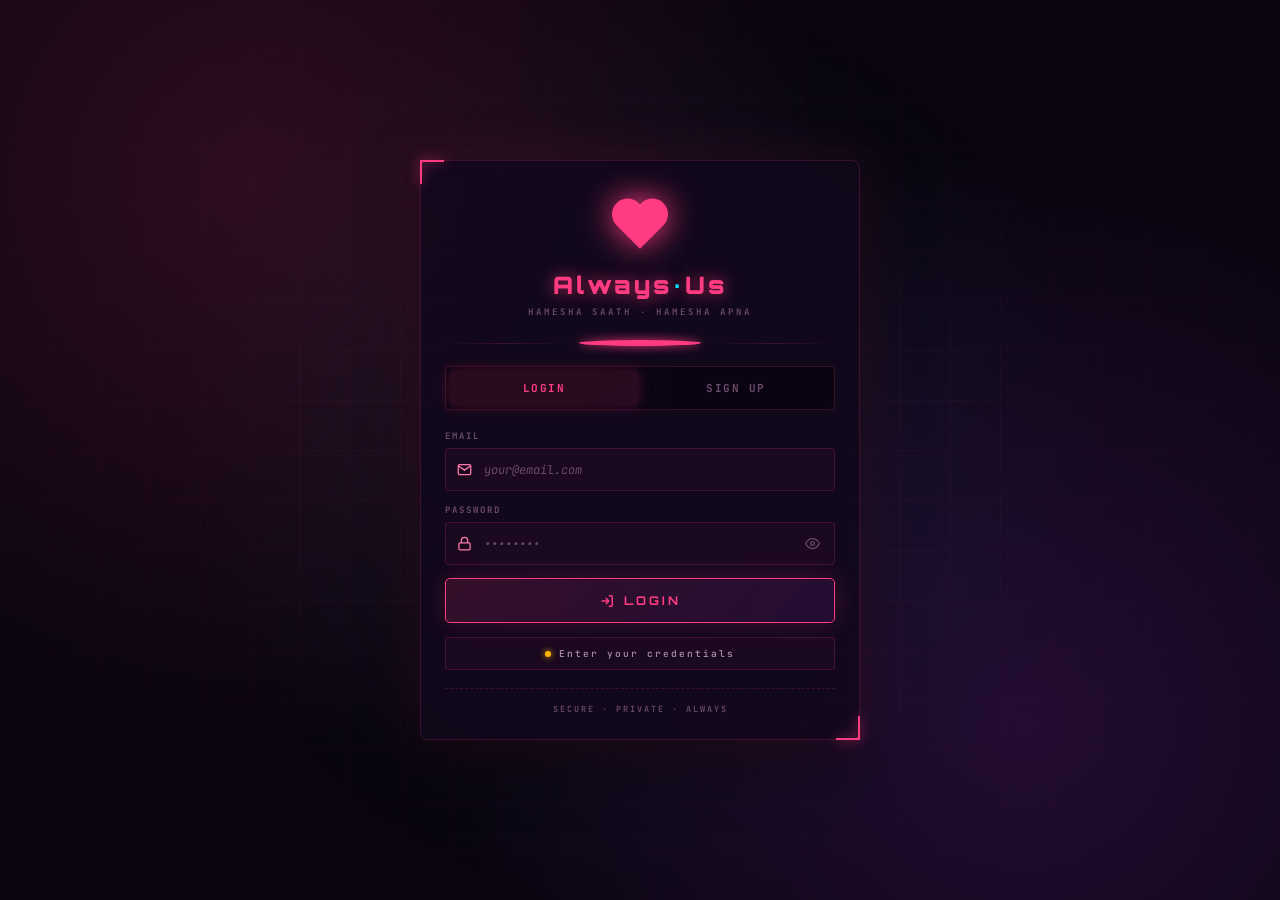
==== index.html @ 8a45453f "Add files via upload" ====
<!DOCTYPE html>
<html lang="en">
<head>
<meta charset="UTF-8">
<meta name="viewport" content="width=device-width, initial-scale=1.0, maximum-scale=1.0, user-scalable=no">
<meta name="theme-color" content="#0a0510">
<title>AlwaysUs — Hamesha Saath</title>
<link rel="stylesheet" href="style.css">
<link href="https://fonts.googleapis.com/css2?family=JetBrains+Mono:wght@300;400;500;600;700&family=Orbitron:wght@400;500;700;900&family=Cormorant+Garamond:wght@400;600;700&display=swap" rel="stylesheet">
</head>
<body>

<div class="bg-glow"></div>
<div class="bg-grid"></div>
<div class="bg-hearts" id="bgHearts"></div>

<div class="wrap">
  <div class="card" id="authCard">

    <div class="head">
      <svg class="heart-logo" viewBox="0 0 24 24" fill="none" stroke="currentColor" stroke-width="1.5">
        <path d="M20.84 4.61a5.5 5.5 0 0 0-7.78 0L12 5.67l-1.06-1.06a5.5 5.5 0 0 0-7.78 7.78l1.06 1.06L12 21.23l7.78-7.78 1.06-1.06a5.5 5.5 0 0 0 0-7.78z" fill="currentColor"/>
      </svg>
      <h1>Always<span>·</span>Us</h1>
      <p>HAMESHA SAATH · HAMESHA APNA</p>
    </div>

    <div class="divider">
      <span></span><span class="dot"></span><span></span>
    </div>

    <div class="tabs">
      <button class="tab-btn active" id="tabLogin">LOGIN</button>
      <button class="tab-btn" id="tabSignup">SIGN UP</button>
    </div>

    <!-- LOGIN FORM -->
    <form class="form-content active" id="loginForm" autocomplete="off">
      <div class="field">
        <label>Email</label>
        <div class="input-wrap">
          <svg class="input-icon" viewBox="0 0 24 24" fill="none" stroke="currentColor" stroke-width="2">
            <path d="M4 4h16c1.1 0 2 .9 2 2v12c0 1.1-.9 2-2 2H4c-1.1 0-2-.9-2-2V6c0-1.1.9-2 2-2z"/>
            <polyline points="22,6 12,13 2,6"/>
          </svg>
          <input type="email" id="loginEmail" placeholder="your@email.com" required/>
        </div>
      </div>
      <div class="field">
        <label>Password</label>
        <div class="input-wrap">
          <svg class="input-icon" viewBox="0 0 24 24" fill="none" stroke="currentColor" stroke-width="2">
            <rect x="3" y="11" width="18" height="11" rx="2"/>
            <path d="M7 11V7a5 5 0 0 1 10 0v4"/>
          </svg>
          <input type="password" id="loginPass" placeholder="••••••••" required/>
          <button type="button" class="toggle-pass" onclick="togglePass('loginPass', this)">
            <svg viewBox="0 0 24 24" fill="none" stroke="currentColor" stroke-width="2">
              <path d="M1 12s4-8 11-8 11 8 11 8-4 8-11 8-11-8-11-8z"/>
              <circle cx="12" cy="12" r="3"/>
            </svg>
          </button>
        </div>
      </div>
      <button type="submit" class="btn-main">
        <svg viewBox="0 0 24 24" fill="none" stroke="currentColor" stroke-width="2.5">
          <path d="M15 3h4a2 2 0 0 1 2 2v14a2 2 0 0 1-2 2h-4"/>
          <polyline points="10 17 15 12 10 7"/>
          <line x1="15" y1="12" x2="3" y2="12"/>
        </svg>
        <span>LOGIN</span>
        <span class="scan"></span>
      </button>
      <div class="status" id="loginStatus">
        <span class="dot"></span>
        <span id="loginMsg">Enter your credentials</span>
      </div>
    </form>

    <!-- SIGNUP FORM -->
    <form class="form-content" id="signupForm" autocomplete="off">
      <div class="field">
        <label>Full Name</label>
        <div class="input-wrap">
          <svg class="input-icon" viewBox="0 0 24 24" fill="none" stroke="currentColor" stroke-width="2">
            <path d="M20 21v-2a4 4 0 0 0-4-4H8a4 4 0 0 0-4 4v2"/>
            <circle cx="12" cy="7" r="4"/>
          </svg>
          <input type="text" id="signupName" placeholder="Your name" required maxlength="30"/>
        </div>
      </div>
      <div class="field">
        <label>Email</label>
        <div class="input-wrap">
          <svg class="input-icon" viewBox="0 0 24 24" fill="none" stroke="currentColor" stroke-width="2">
            <path d="M4 4h16c1.1 0 2 .9 2 2v12c0 1.1-.9 2-2 2H4c-1.1 0-2-.9-2-2V6c0-1.1.9-2 2-2z"/>
            <polyline points="22,6 12,13 2,6"/>
          </svg>
          <input type="email" id="signupEmail" placeholder="your@email.com" required/>
        </div>
      </div>
      <div class="field">
        <label>Password</label>
        <div class="input-wrap">
          <svg class="input-icon" viewBox="0 0 24 24" fill="none" stroke="currentColor" stroke-width="2">
            <rect x="3" y="11" width="18" height="11" rx="2"/>
            <path d="M7 11V7a5 5 0 0 1 10 0v4"/>
          </svg>
          <input type="password" id="signupPass" placeholder="Min 6 characters" required minlength="6"/>
          <button type="button" class="toggle-pass" onclick="togglePass('signupPass', this)">
            <svg viewBox="0 0 24 24" fill="none" stroke="currentColor" stroke-width="2">
              <path d="M1 12s4-8 11-8 11 8 11 8-4 8-11 8-11-8-11-8z"/>
              <circle cx="12" cy="12" r="3"/>
            </svg>
          </button>
        </div>
      </div>
      <div class="field">
        <label>Date of Birth</label>
        <div class="dob-row">
          <input type="number" id="dobDay" placeholder="DD" min="1" max="31" required/>
          <input type="number" id="dobMonth" placeholder="MM" min="1" max="12" required/>
          <input type="number" id="dobYear" placeholder="YYYY" min="1900" max="2020" required/>
        </div>
      </div>
      <div class="field">
        <label>Gender</label>
        <div class="gender-row">
          <div class="gender-btn" data-gender="male" onclick="selectGender('male')">Male</div>
          <div class="gender-btn" data-gender="female" onclick="selectGender('female')">Female</div>
          <div class="gender-btn" data-gender="other" onclick="selectGender('other')">Other</div>
        </div>
        <input type="hidden" id="signupGender"/>
      </div>
      <button type="submit" class="btn-main">
        <svg viewBox="0 0 24 24" fill="none" stroke="currentColor" stroke-width="2.5">
          <path d="M16 21v-2a4 4 0 0 0-4-4H6a4 4 0 0 0-4 4v2"/>
          <circle cx="9" cy="7" r="4"/>
          <line x1="19" y1="8" x2="19" y2="14"/>
          <line x1="22" y1="11" x2="16" y2="11"/>
        </svg>
        <span>CREATE ACCOUNT</span>
        <span class="scan"></span>
      </button>
      <div class="status" id="signupStatus">
        <span class="dot"></span>
        <span id="signupMsg">Create your account</span>
      </div>
    </form>

    <div class="footer">
      SECURE · PRIVATE · ALWAYS
    </div>

  </div>
</div>

<script src="app.js"></script>
<script>
initHearts();

const USERS_KEY = 'au_users';
const SESSION_KEY = 'au_session';

function getUsers() {
  try { return JSON.parse(localStorage.getItem(USERS_KEY) || '[]'); }
  catch(e) { return []; }
}
function saveUsers(users) { localStorage.setItem(USERS_KEY, JSON.stringify(users)); }

function setStatus(id, msg, type) {
  const el = document.getElementById(id);
  const msgEl = document.getElementById(id === 'loginStatus' ? 'loginMsg' : 'signupMsg');
  msgEl.innerText = msg;
  el.classList.remove('ok', 'err');
  if (type) el.classList.add(type);
}

function shakeCard() {
  const card = document.getElementById('authCard');
  card.classList.add('shake');
  setTimeout(() => card.classList.remove('shake'), 550);
}

function togglePass(inputId, btn) {
  const input = document.getElementById(inputId);
  const isPass = input.type === 'password';
  input.type = isPass ? 'text' : 'password';
  btn.innerHTML = isPass
    ? '<svg viewBox="0 0 24 24" fill="none" stroke="currentColor" stroke-width="2"><path d="M17.94 17.94A10.07 10.07 0 0 1 12 20c-7 0-11-8-11-8a18.45 18.45 0 0 1 5.06-5.94M9.9 4.24A9.12 9.12 0 0 1 12 4c7 0 11 8 11 8a18.5 18.5 0 0 1-2.16 3.19m-6.72-1.07a3 3 0 1 1-4.24-4.24"/><line x1="1" y1="1" x2="23" y2="23"/></svg>'
    : '<svg viewBox="0 0 24 24" fill="none" stroke="currentColor" stroke-width="2"><path d="M1 12s4-8 11-8 11 8 11 8-4 8-11 8-11-8-11-8z"/><circle cx="12" cy="12" r="3"/></svg>';
}

function sleep(ms) { return new Promise(r => setTimeout(r, ms)); }

function selectGender(g) {
  document.querySelectorAll('.gender-btn').forEach(b => b.classList.remove('active'));
  document.querySelector('.gender-btn[data-gender="' + g + '"]').classList.add('active');
  document.getElementById('signupGender').value = g;
}

document.getElementById('tabLogin').addEventListener('click', () => {
  document.getElementById('tabLogin').classList.add('active');
  document.getElementById('tabSignup').classList.remove('active');
  document.getElementById('loginForm').classList.add('active');
  document.getElementById('signupForm').classList.remove('active');
});
document.getElementById('tabSignup').addEventListener('click', () => {
  document.getElementById('tabSignup').classList.add('active');
  document.getElementById('tabLogin').classList.remove('active');
  document.getElementById('signupForm').classList.add('active');
  document.getElementById('loginForm').classList.remove('active');
});

document.getElementById('signupForm').addEventListener('submit', async (e) => {
  e.preventDefault();
  const name = document.getElementById('signupName').value.trim();
  const email = document.getElementById('signupEmail').value.trim().toLowerCase();
  const pass = document.getElementById('signupPass').value;
  const day = document.getElementById('dobDay').value;
  const month = document.getElementById('dobMonth').value;
  const year = document.getElementById('dobYear').value;
  const gender = document.getElementById('signupGender').value;

  if (!name || !email || !pass || !day || !month || !year || !gender) {
    setStatus('signupStatus', 'All fields required', 'err');
    shakeCard();
    return;
  }
  if (pass.length < 6) {
    setStatus('signupStatus', 'Password 6+ characters', 'err');
    shakeCard();
    return;
  }
  const dob = new Date(year, month - 1, day);
  const age = Math.floor((Date.now() - dob.getTime()) / (365.25 * 24 * 60 * 60 * 1000));
  if (age < 13 || age > 100) {
    setStatus('signupStatus', 'Age must be 13+', 'err');
    shakeCard();
    return;
  }

  const users = getUsers();
  if (users.find(u => u.email === email)) {
    setStatus('signupStatus', 'Email already registered', 'err');
    shakeCard();
    return;
  }

  setStatus('signupStatus', 'Creating account...', '');
  await sleep(700);

  const newUser = {
    name, email, password: pass,
    dob: `${year}-${String(month).padStart(2, '0')}-${String(day).padStart(2, '0')}`,
    age, gender,
    createdAt: Date.now(),
    token: generateToken(),
  };
  users.push(newUser);
  saveUsers(users);

  localStorage.setItem(SESSION_KEY, JSON.stringify({
    email: newUser.email,
    name: newUser.name,
    age: newUser.age,
    gender: newUser.gender,
    token: newUser.token,
    loginAt: Date.now(),
  }));

  setStatus('signupStatus', 'Account created! Redirecting...', 'ok');
  await sleep(900);
  window.location.href = 'setup.html';
});

document.getElementById('loginForm').addEventListener('submit', async (e) => {
  e.preventDefault();
  const email = document.getElementById('loginEmail').value.trim().toLowerCase();
  const pass = document.getElementById('loginPass').value;

  if (!email || !pass) {
    setStatus('loginStatus', 'Enter email and password', 'err');
    shakeCard();
    return;
  }

  setStatus('loginStatus', 'Authenticating...', '');
  await sleep(700);

  const users = getUsers();
  const user = users.find(u => u.email === email && u.password === pass);

  if (!user) {
    setStatus('loginStatus', 'Invalid credentials', 'err');
    shakeCard();
    return;
  }

  localStorage.setItem(SESSION_KEY, JSON.stringify({
    email: user.email,
    name: user.name,
    age: user.age,
    gender: user.gender,
    token: user.token,
    loginAt: Date.now(),
  }));

  setStatus('loginStatus', 'Welcome back, ' + user.name + '!', 'ok');
  await sleep(700);

  const companion = localStorage.getItem('au_companion');
  window.location.href = companion ? 'chat.html' : 'setup.html';
});

(function autoRedirect() {
  const raw = localStorage.getItem(SESSION_KEY);
  if (!raw) return;
  try {
    const s = JSON.parse(raw);
    if (s && s.token) {
      const companion = localStorage.getItem('au_companion');
      window.location.replace(companion ? 'chat.html' : 'setup.html');
    }
  } catch(_) {}
})();
</script>
</body>
</html>
---- style.css ----
:root {
  --bg-0: #0a0510;
  --bg-1: #12081c;
  --panel: rgba(18, 8, 28, 0.85);
  --panel-2: rgba(22, 10, 34, 0.95);
  --border: rgba(255, 60, 130, 0.18);
  --border-hi: rgba(255, 60, 130, 0.45);
  --pink: #ff3c82;
  --pink-2: #ff7bac;
  --purple: #b537f2;
  --cyan: #00e5ff;
  --text: #f5e6f0;
  --text-2: #a888a8;
  --text-3: #6b4a6b;
  --mono: 'JetBrains Mono', monospace;
  --disp: 'Orbitron', sans-serif;
  --serif: 'Cormorant Garamond', serif;
}

* { margin: 0; padding: 0; box-sizing: border-box; -webkit-tap-highlight-color: transparent; }

html, body {
  min-height: 100vh;
  background: var(--bg-0);
  color: var(--text);
  font-family: var(--mono);
  overflow-x: hidden;
}

/* BACKGROUNDS */
.bg-glow {
  position: fixed; inset: 0; z-index: 0; pointer-events: none;
  background:
    radial-gradient(circle at 20% 20%, rgba(255, 60, 130, 0.15), transparent 45%),
    radial-gradient(circle at 80% 80%, rgba(181, 55, 242, 0.15), transparent 45%),
    radial-gradient(circle at 50% 50%, rgba(0, 229, 255, 0.06), transparent 60%);
}
.bg-grid {
  position: fixed; inset: 0; z-index: 0; pointer-events: none;
  background-image:
    linear-gradient(rgba(255, 60, 130, 0.05) 1px, transparent 1px),
    linear-gradient(90deg, rgba(255, 60, 130, 0.05) 1px, transparent 1px);
  background-size: 50px 50px;
  mask-image: radial-gradient(ellipse at center, black 30%, transparent 90%);
}
.bg-hearts {
  position: fixed; inset: 0; z-index: 0; pointer-events: none;
  overflow: hidden;
}
.heart-float {
  position: absolute;
  color: var(--pink);
  opacity: 0;
  animation: floatUp linear infinite;
  filter: drop-shadow(0 0 8px var(--pink));
}
@keyframes floatUp {
  from { transform: translateY(100vh) rotate(0deg); opacity: 0; }
  10% { opacity: 0.15; }
  90% { opacity: 0.15; }
  to { transform: translateY(-100px) rotate(360deg); opacity: 0; }
}

/* LOGIN/SETUP WRAP */
.wrap {
  position: relative; z-index: 10;
  min-height: 100vh;
  display: flex; align-items: center; justify-content: center;
  padding: 20px;
}
.setup-wrap { padding: 20px 16px 40px; align-items: flex-start; }

.card {
  position: relative;
  width: 100%; max-width: 440px;
  background: var(--panel);
  border: 1px solid var(--border);
  border-radius: 8px;
  padding: 32px 24px 24px;
  backdrop-filter: blur(24px);
  box-shadow: 0 0 60px rgba(255, 60, 130, 0.12), 0 20px 60px rgba(0, 0, 0, 0.6);
  animation: fadeUp 0.6s ease-out;
}
.setup-card { max-width: 560px; padding: 28px 22px 22px; }

@keyframes fadeUp {
  from { opacity: 0; transform: translateY(20px) scale(0.98); }
  to { opacity: 1; transform: translateY(0) scale(1); }
}

.card::before, .card::after {
  content: ''; position: absolute;
  width: 22px; height: 22px;
  border: 2px solid var(--pink);
  pointer-events: none;
  filter: drop-shadow(0 0 6px var(--pink));
}
.card::before { top: -1px; left: -1px; border-right: none; border-bottom: none; }
.card::after { bottom: -1px; right: -1px; border-left: none; border-top: none; }

/* HEAD */
.head { text-align: center; margin-bottom: 22px; }
.heart-logo {
  width: 60px; height: 60px;
  margin: 0 auto 14px;
  color: var(--pink);
  filter: drop-shadow(0 0 16px var(--pink));
  animation: beat 1.5s ease-in-out infinite;
}
@keyframes beat {
  0%, 100% { transform: scale(1); }
  50% { transform: scale(1.15); }
}
.head h1 {
  font-family: var(--disp);
  font-size: 24px; font-weight: 900;
  letter-spacing: 3px;
  color: var(--pink);
  text-shadow: 0 0 16px rgba(255, 60, 130, 0.7);
  line-height: 1.1;
}
.head h1 span { color: var(--cyan); margin: 0 2px; }
.head p {
  font-size: 9px; color: var(--text-3);
  letter-spacing: 3px; margin-top: 8px;
  font-weight: 600;
}

/* DIVIDER */
.divider {
  display: flex; align-items: center; gap: 12px;
  margin-bottom: 20px;
}
.divider span {
  flex: 1; height: 1px;
  background: linear-gradient(90deg, transparent, var(--border), transparent);
}
.divider .dot {
  width: 6px; height: 6px;
  border-radius: 50%;
  background: var(--pink);
  box-shadow: 0 0 10px var(--pink);
  animation: pulse 2s infinite;
}
@keyframes pulse {
  0%, 100% { opacity: 1; transform: scale(1); }
  50% { opacity: 0.4; transform: scale(1.3); }
}

/* TABS */
.tabs {
  display: grid; grid-template-columns: 1fr 1fr;
  gap: 4px; margin-bottom: 20px;
  padding: 4px;
  background: rgba(0,0,0,0.35);
  border: 1px solid var(--border);
  border-radius: 4px;
}
.tab-btn {
  padding: 10px;
  background: transparent;
  border: none;
  color: var(--text-3);
  font-family: var(--mono);
  font-size: 11px;
  font-weight: 700;
  letter-spacing: 1.5px;
  cursor: pointer;
  border-radius: 3px;
  transition: all 0.25s;
}
.tab-btn.active {
  background: rgba(255, 60, 130, 0.12);
  color: var(--pink);
  box-shadow: 0 0 15px rgba(255, 60, 130, 0.25);
}

/* FIELDS */
.field { margin-bottom: 13px; }
.field label {
  display: block;
  font-size: 9px; color: var(--text-3);
  letter-spacing: 2px; margin-bottom: 6px;
  font-weight: 700;
  text-transform: uppercase;
}
.input-wrap { position: relative; display: flex; align-items: center; }
.input-icon {
  position: absolute; left: 12px;
  width: 15px; height: 15px;
  color: var(--pink-2);
  pointer-events: none; z-index: 2;
}
.field input, .field select {
  width: 100%;
  padding: 12px 40px 12px 38px;
  background: rgba(255, 60, 130, 0.04);
  border: 1px solid var(--border);
  border-radius: 4px;
  color: var(--text);
  font-family: var(--mono);
  font-size: 13px;
  outline: none;
  transition: all 0.25s;
}
.field select { padding-left: 38px; cursor: pointer; appearance: none; }
.field input:focus, .field select:focus {
  border-color: var(--pink);
  background: rgba(255, 60, 130, 0.08);
  box-shadow: 0 0 0 3px rgba(255, 60, 130, 0.1);
}
.field input::placeholder { color: var(--text-3); font-style: italic; font-size: 12px; }

/* DOB ROW */
.dob-row {
  display: grid;
  grid-template-columns: 1fr 1fr 1.3fr;
  gap: 6px;
}
.dob-row input { padding-left: 12px; text-align: center; }

/* GENDER */
.gender-row {
  display: grid;
  grid-template-columns: 1fr 1fr 1fr;
  gap: 6px;
  margin-top: 4px;
}
.gender-btn {
  padding: 10px 6px;
  background: rgba(255, 60, 130, 0.03);
  border: 1px solid var(--border);
  border-radius: 4px;
  color: var(--text-3);
  font-family: var(--mono);
  font-size: 10px;
  font-weight: 700;
  letter-spacing: 1px;
  cursor: pointer;
  text-align: center;
  transition: all 0.25s;
  text-transform: uppercase;
}
.gender-btn.active {
  background: rgba(255, 60, 130, 0.15);
  color: var(--pink);
  border-color: var(--pink);
  box-shadow: 0 0 12px rgba(255, 60, 130, 0.25);
}

/* TOGGLE PASS */
.toggle-pass {
  position: absolute; right: 8px;
  width: 30px; height: 30px;
  background: transparent; border: none;
  color: var(--text-3);
  cursor: pointer;
  display: flex; align-items: center; justify-content: center;
  border-radius: 3px;
  z-index: 2;
}
.toggle-pass svg { width: 15px; height: 15px; }

/* BUTTON */
.btn-main {
  position: relative;
  width: 100%;
  padding: 14px;
  margin-top: 8px;
  border-radius: 5px;
  background: linear-gradient(135deg, rgba(255, 60, 130, 0.15), rgba(181, 55, 242, 0.1));
  border: 1px solid var(--pink);
  color: var(--pink);
  font-family: var(--disp);
  font-size: 12px;
  font-weight: 700;
  letter-spacing: 3px;
  cursor: pointer;
  display: flex; align-items: center; justify-content: center;
  gap: 10px;
  overflow: hidden;
  transition: all 0.3s;
  box-shadow: 0 0 25px rgba(255, 60, 130, 0.2);
}
.btn-main svg { width: 14px; height: 14px; }
.btn-main:active:not(:disabled) { transform: scale(0.98); background: var(--pink); color: var(--bg-0); }
.btn-main:disabled { opacity: 0.4; cursor: not-allowed; }
.scan {
  position: absolute;
  top: 0; left: -100%;
  width: 100%; height: 100%;
  background: linear-gradient(90deg, transparent, rgba(255, 60, 130, 0.6), transparent);
  animation: scanBtn 3s infinite;
}
@keyframes scanBtn {
  0% { left: -100%; }
  60%, 100% { left: 100%; }
}

/* STATUS */
.status {
  display: flex; align-items: center; justify-content: center;
  gap: 8px;
  margin-top: 14px;
  padding: 9px 12px;
  background: rgba(255, 60, 130, 0.04);
  border: 1px solid var(--border);
  border-radius: 3px;
  font-size: 9.5px;
  letter-spacing: 2px;
  color: var(--text-2);
  font-weight: 600;
}
.status .dot {
  width: 6px; height: 6px;
  border-radius: 50%;
  background: #ffb400;
  box-shadow: 0 0 6px #ffb400;
  animation: pulse 1.5s infinite;
}
.status.ok { color: var(--pink); border-color: var(--pink); background: rgba(255, 60, 130, 0.08); }
.status.ok .dot { background: var(--pink); }
.status.err { color: #ff2d55; border-color: #ff2d55; background: rgba(255, 45, 85, 0.08); }
.status.err .dot { background: #ff2d55; animation: none; }

/* FORM CONTENT */
.form-content { display: none; }
.form-content.active { display: block; animation: fadeIn 0.35s; }
@keyframes fadeIn {
  from { opacity: 0; transform: translateX(10px); }
  to { opacity: 1; transform: translateX(0); }
}

/* FOOTER */
.footer {
  margin-top: 18px;
  padding-top: 14px;
  border-top: 1px dashed var(--border);
  font-size: 8.5px;
  color: var(--text-3);
  letter-spacing: 2px;
  text-align: center;
  font-weight: 600;
}

/* SHAKE */
.shake { animation: shakeAnim 0.5s; }
@keyframes shakeAnim {
  0%, 100% { transform: translateX(0); }
  20% { transform: translateX(-8px); }
  40% { transform: translateX(8px); }
  60% { transform: translateX(-5px); }
  80% { transform: translateX(5px); }
}

/* SETUP STEPS */
.setup-step { display: none; }
.setup-step.active { display: block; animation: fadeIn 0.4s; }
.step-title {
  display: flex; align-items: center; gap: 10px;
  margin-bottom: 18px;
  font-size: 11px;
  letter-spacing: 2px;
  color: var(--text);
  font-weight: 700;
  text-transform: uppercase;
}
.step-num {
  font-family: var(--disp);
  font-size: 11px;
  color: var(--bg-0);
  background: var(--pink);
  padding: 3px 8px;
  border-radius: 3px;
  box-shadow: 0 0 12px var(--pink);
}

/* CATEGORY GRID */
.category-grid {
  display: grid;
  grid-template-columns: repeat(3, 1fr);
  gap: 10px;
  margin-bottom: 20px;
}
.category-card {
  padding: 20px 10px;
  background: rgba(255, 60, 130, 0.04);
  border: 1px solid var(--border);
  border-radius: 6px;
  text-align: center;
  cursor: pointer;
  transition: all 0.3s;
}
.category-card svg {
  width: 32px; height: 32px;
  color: var(--pink-2);
  margin-bottom: 8px;
  transition: all 0.3s;
}
.category-card span {
  display: block;
  font-size: 11px;
  font-weight: 700;
  letter-spacing: 1px;
  color: var(--text-2);
  text-transform: uppercase;
}
.category-card:active, .category-card.active {
  background: rgba(255, 60, 130, 0.15);
  border-color: var(--pink);
  box-shadow: 0 0 20px rgba(255, 60, 130, 0.3);
  transform: scale(0.97);
}
.category-card.active svg { color: var(--pink); }
.category-card.active span { color: var(--pink); }

/* ROLE GRID */
.role-grid {
  display: grid;
  grid-template-columns: repeat(2, 1fr);
  gap: 8px;
  margin-bottom: 20px;
  max-height: 400px;
  overflow-y: auto;
  padding-right: 4px;
}
.role-grid::-webkit-scrollbar { width: 3px; }
.role-grid::-webkit-scrollbar-thumb { background: var(--pink); border-radius: 2px; }
.role-card {
  padding: 12px 10px;
  background: rgba(255, 60, 130, 0.04);
  border: 1px solid var(--border);
  border-radius: 6px;
  cursor: pointer;
  transition: all 0.3s;
  display: flex;
  align-items: center;
  gap: 10px;
}
.role-icon {
  font-size: 22px;
  filter: drop-shadow(0 0 6px rgba(255, 60, 130, 0.5));
}
.role-name {
  font-size: 12px;
  font-weight: 700;
  color: var(--text);
  letter-spacing: 0.5px;
}
.role-desc {
  font-size: 8.5px;
  color: var(--text-3);
  letter-spacing: 0.5px;
  margin-top: 2px;
}
.role-card:active, .role-card.active {
  background: rgba(255, 60, 130, 0.15);
  border-color: var(--pink);
  box-shadow: 0 0 15px rgba(255, 60, 130, 0.3);
  transform: scale(0.98);
}

/* NAME SUGGESTIONS */
.name-suggestions {
  display: flex;
  gap: 6px;
  flex-wrap: wrap;
  margin-bottom: 14px;
}
.name-suggestions span {
  padding: 6px 12px;
  background: rgba(255, 60, 130, 0.06);
  border: 1px solid var(--border);
  border-radius: 20px;
  font-size: 10px;
  color: var(--text-2);
  cursor: pointer;
  transition: all 0.25s;
  letter-spacing: 1px;
  font-weight: 600;
}
.name-suggestions span:active {
  background: var(--pink);
  color: var(--bg-0);
  border-color: var(--pink);
}

/* API HELP */
.api-help {
  margin-top: 6px;
  font-size: 9px;
}
.api-help a {
  color: var(--cyan);
  text-decoration: none;
  letter-spacing: 1px;
  font-weight: 600;
}

/* SETUP PROGRESS */
.setup-progress {
  display: flex;
  justify-content: center;
  gap: 8px;
  margin-top: 20px;
  padding-top: 16px;
  border-top: 1px dashed var(--border);
}
.prog-dot {
  width: 8px; height: 8px;
  border-radius: 50%;
  background: rgba(255, 60, 130, 0.2);
  transition: all 0.3s;
}
.prog-dot.active {
  background: var(--pink);
  box-shadow: 0 0 10px var(--pink);
}

/* ==================== CHAT ==================== */
.chat-app {
  position: relative; z-index: 10;
  display: flex; flex-direction: column;
  height: 100vh;
  max-width: 720px;
  margin: 0 auto;
  background: transparent;
}

.chat-topbar {
  display: flex; align-items: center; gap: 10px;
  padding: 12px 14px;
  background: var(--panel);
  border-bottom: 1px solid var(--border);
  backdrop-filter: blur(20px);
  flex-shrink: 0;
}
.back-btn, .menu-btn {
  width: 34px; height: 34px;
  background: transparent;
  border: 1px solid var(--border);
  border-radius: 4px;
  color: var(--text-2);
  display: flex; align-items: center; justify-content: center;
  cursor: pointer;
}
.back-btn svg, .menu-btn svg { width: 16px; height: 16px; }
.back-btn:active, .menu-btn:active { border-color: var(--pink); color: var(--pink); }

.chat-avatar {
  width: 38px; height: 38px;
  border-radius: 50%;
  background: linear-gradient(135deg, var(--pink), var(--purple));
  color: #fff;
  font-family: var(--disp);
  font-weight: 900;
  font-size: 14px;
  display: flex; align-items: center; justify-content: center;
  box-shadow: 0 0 15px rgba(255, 60, 130, 0.5);
  flex-shrink: 0;
}

.chat-info { flex: 1; min-width: 0; }
.chat-name {
  font-family: var(--disp);
  font-size: 13px;
  font-weight: 700;
  color: var(--pink);
  letter-spacing: 1px;
  text-shadow: 0 0 8px rgba(255, 60, 130, 0.5);
  overflow: hidden;
  text-overflow: ellipsis;
  white-space: nowrap;
}
.chat-status {
  font-size: 9px;
  color: var(--cyan);
  letter-spacing: 1.5px;
  margin-top: 2px;
  font-weight: 600;
}

.chat-menu {
  position: absolute;
  top: 60px; right: 14px;
  background: var(--panel-2);
  border: 1px solid var(--border);
  border-radius: 6px;
  padding: 6px;
  min-width: 180px;
  backdrop-filter: blur(20px);
  box-shadow: 0 10px 30px rgba(0,0,0,0.6);
  display: none;
  z-index: 100;
  animation: fadeIn 0.25s;
}
.chat-menu.show { display: block; }
.menu-item {
  display: flex; align-items: center; gap: 10px;
  padding: 10px 12px;
  color: var(--text-2);
  font-size: 11px;
  letter-spacing: 1px;
  cursor: pointer;
  border-radius: 4px;
  transition: all 0.2s;
  font-weight: 600;
}
.menu-item svg { width: 14px; height: 14px; }
.menu-item:active { background: rgba(255, 60, 130, 0.1); color: var(--pink); }
.menu-item.danger:active { background: rgba(255, 45, 85, 0.1); color: #ff2d55; }

.chat-area {
  flex: 1;
  overflow-y: auto;
  padding: 16px 14px;
  display: flex;
  flex-direction: column;
  gap: 10px;
  scroll-behavior: smooth;
}
.chat-area::-webkit-scrollbar { width: 3px; }
.chat-area::-webkit-scrollbar-thumb { background: var(--pink); border-radius: 2px; }

.welcome-msg {
  text-align: center;
  padding: 40px 20px;
}
.welcome-icon {
  width: 60px; height: 60px;
  margin: 0 auto 12px;
  color: var(--pink);
  filter: drop-shadow(0 0 16px var(--pink));
  animation: beat 1.5s ease-in-out infinite;
}
.welcome-icon svg { width: 100%; height: 100%; }
.welcome-text {
  font-size: 12px;
  color: var(--text-3);
  letter-spacing: 2px;
  font-weight: 600;
}

.msg {
  max-width: 82%;
  padding: 10px 14px;
  border-radius: 14px;
  font-size: 13px;
  line-height: 1.5;
  letter-spacing: 0.3px;
  animation: msgIn 0.3s ease-out;
  word-wrap: break-word;
  position: relative;
}
@keyframes msgIn {
  from { opacity: 0; transform: translateY(8px); }
  to { opacity: 1; transform: translateY(0); }
}

.msg.ai {
  align-self: flex-start;
  background: linear-gradient(135deg, rgba(255, 60, 130, 0.12), rgba(181, 55, 242, 0.08));
  border: 1px solid rgba(255, 60, 130, 0.25);
  border-bottom-left-radius: 4px;
  color: var(--text);
  box-shadow: 0 4px 15px rgba(255, 60, 130, 0.1);
}
.msg.user {
  align-self: flex-end;
  background: linear-gradient(135deg, rgba(0, 229, 255, 0.15), rgba(181, 55, 242, 0.1));
  border: 1px solid rgba(0, 229, 255, 0.25);
  border-bottom-right-radius: 4px;
  color: var(--text);
  box-shadow: 0 4px 15px rgba(0, 229, 255, 0.1);
}

.msg img {
  max-width: 200px;
  border-radius: 8px;
  margin-top: 4px;
  border: 1px solid rgba(255, 60, 130, 0.3);
}

.msg .msg-time {
  display: block;
  font-size: 8px;
  opacity: 0.5;
  margin-top: 4px;
  letter-spacing: 1px;
  text-align: right;
}

.typing-indicator {
  display: none;
  align-items: center;
  gap: 8px;
  padding: 8px 14px;
  flex-shrink: 0;
}
.typing-indicator.show { display: flex; }
.typing-avatar {
  width: 26px; height: 26px;
  border-radius: 50%;
  background: linear-gradient(135deg, var(--pink), var(--purple));
  color: #fff;
  font-family: var(--disp);
  font-weight: 900;
  font-size: 10px;
  display: flex; align-items: center; justify-content: center;
  box-shadow: 0 0 10px rgba(255, 60, 130, 0.5);
}
.typing-dots {
  display: flex;
  gap: 4px;
  padding: 10px 14px;
  background: rgba(255, 60, 130, 0.08);
  border: 1px solid rgba(255, 60, 130, 0.2);
  border-radius: 14px;
}
.typing-dots span {
  width: 6px; height: 6px;
  background: var(--pink);
  border-radius: 50%;
  animation: typingBounce 1.2s infinite;
}
.typing-dots span:nth-child(2) { animation-delay: 0.15s; }
.typing-dots span:nth-child(3) { animation-delay: 0.3s; }
@keyframes typingBounce {
  0%, 60%, 100% { transform: translateY(0); opacity: 0.4; }
  30% { transform: translateY(-6px); opacity: 1; }
}

.chat-input-area {
  display: flex;
  align-items: center;
  gap: 8px;
  padding: 10px 12px;
  background: var(--panel);
  border-top: 1px solid var(--border);
  backdrop-filter: blur(20px);
  flex-shrink: 0;
}
.attach-btn, .send-btn {
  width: 40px; height: 40px;
  border-radius: 50%;
  border: none;
  cursor: pointer;
  display: flex; align-items: center; justify-content: center;
  transition: all 0.25s;
  flex-shrink: 0;
}
.attach-btn {
  background: rgba(255, 60, 130, 0.1);
  border: 1px solid var(--border);
  color: var(--pink);
}
.attach-btn svg, .send-btn svg { width: 17px; height: 17px; }
.attach-btn:active { background: var(--pink); color: #fff; }

.send-btn {
  background: linear-gradient(135deg, var(--pink), var(--purple));
  color: #fff;
  box-shadow: 0 0 15px rgba(255, 60, 130, 0.5);
}
.send-btn:active { transform: scale(0.95); }

.chat-input-area input {
  flex: 1;
  padding: 11px 16px;
  background: rgba(255, 60, 130, 0.05);
  border: 1px solid var(--border);
  border-radius: 20px;
  color: var(--text);
  font-family: var(--mono);
  font-size: 13px;
  outline: none;
  transition: all 0.25s;
}
.chat-input-area input:focus {
  border-color: var(--pink);
  box-shadow: 0 0 0 3px rgba(255, 60, 130, 0.1);
}
.chat-input-area input::placeholder { color: var(--text-3); font-style: italic; font-size: 12px; }

.attach-menu {
  position: absolute;
  bottom: 70px; left: 12px;
  background: var(--panel-2);
  border: 1px solid var(--border);
  border-radius: 8px;
  padding: 6px;
  display: none;
  backdrop-filter: blur(20px);
  box-shadow: 0 10px 30px rgba(0,0,0,0.6);
  z-index: 50;
  animation: fadeIn 0.25s;
}
.attach-menu.show { display: flex; gap: 4px; }
.attach-item {
  display: flex; flex-direction: column; align-items: center; gap: 4px;
  padding: 10px 14px;
  cursor: pointer;
  border-radius: 6px;
  transition: all 0.25s;
  min-width: 70px;
}
.attach-item svg { width: 18px; height: 18px; color: var(--pink); }
.attach-item span {
  font-size: 9px;
  color: var(--text-2);
  letter-spacing: 1px;
  font-weight: 600;
  text-transform: uppercase;
}
.attach-item:active { background: rgba(255, 60, 130, 0.1); }

/* MOBILE */
@media (max-width: 500px) {
  .wrap { padding: 12px; }
  .card { padding: 26px 18px 20px; }
  .head h1 { font-size: 20px; letter-spacing: 2.5px; }
  .heart-logo { width: 52px; height: 52px; }
  .field input, .field select { padding: 11px 38px 11px 36px; font-size: 12.5px; }
  .btn-main { padding: 13px; font-size: 11px; letter-spacing: 2px; }
  .category-grid { grid-template-columns: repeat(3, 1fr); gap: 6px; }
  .category-card { padding: 14px 6px; }
  .category-card svg { width: 26px; height: 26px; }
  .category-card span { font-size: 9.5px; }
  .role-grid { grid-template-columns: repeat(2, 1fr); }
  .msg { max-width: 88%; font-size: 12.5px; }
  .chat-area { padding: 12px 10px; }
}
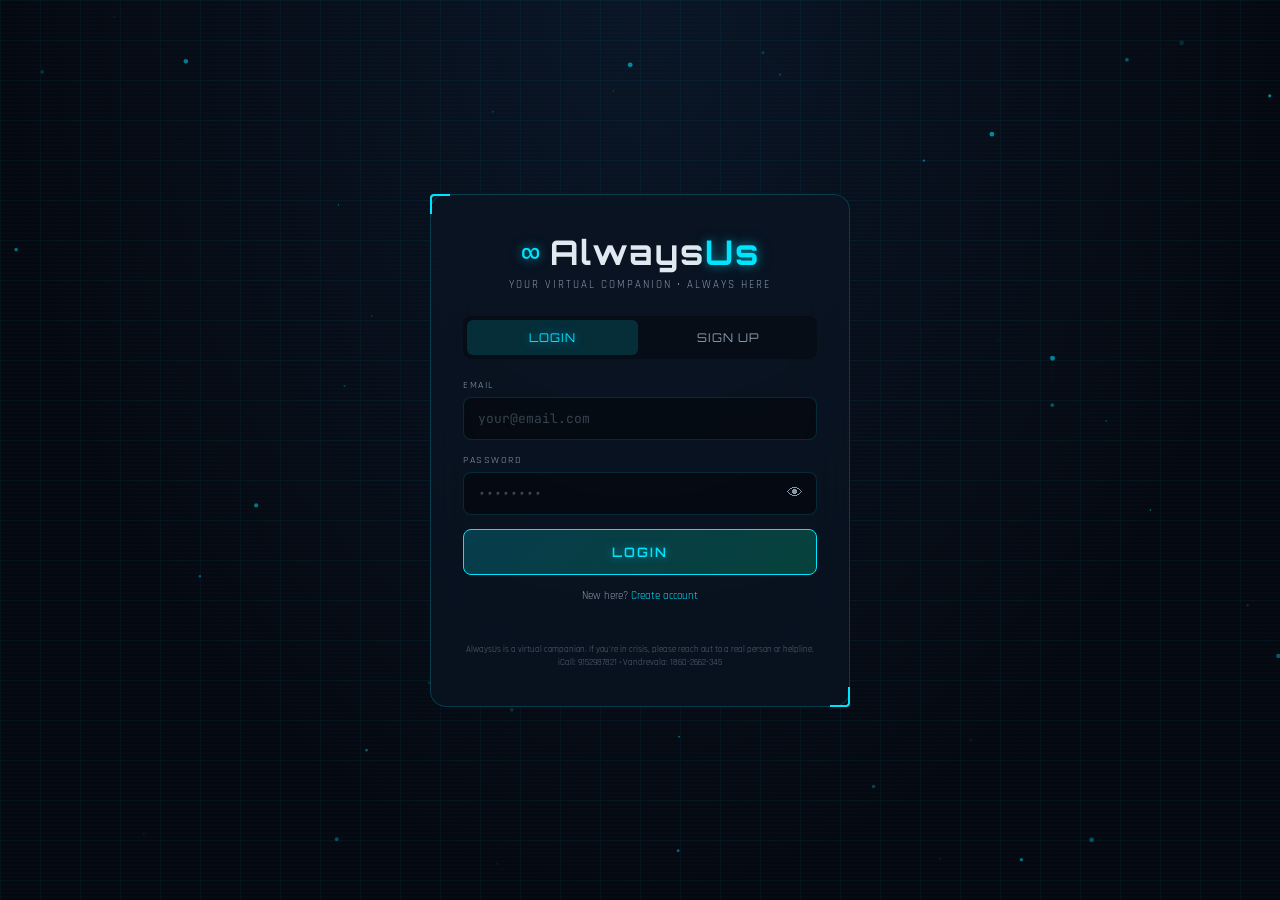
==== commit 0b2e4efc: "Add files via upload" ====
--- a/index.html
+++ b/index.html
@@ -1,329 +1,96 @@
 <!DOCTYPE html>
 <html lang="en">
 <head>
-<meta charset="UTF-8">
-<meta name="viewport" content="width=device-width, initial-scale=1.0, maximum-scale=1.0, user-scalable=no">
-<meta name="theme-color" content="#0a0510">
-<title>AlwaysUs — Hamesha Saath</title>
-<link rel="stylesheet" href="style.css">
-<link href="https://fonts.googleapis.com/css2?family=JetBrains+Mono:wght@300;400;500;600;700&family=Orbitron:wght@400;500;700;900&family=Cormorant+Garamond:wght@400;600;700&display=swap" rel="stylesheet">
+    <meta charset="UTF-8">
+    <meta name="viewport" content="width=device-width, initial-scale=1.0, maximum-scale=1.0, user-scalable=no">
+    <title>AlwaysUs • Virtual Companion</title>
+    <link rel="manifest" href="manifest.json">
+    <link rel="preconnect" href="https://fonts.googleapis.com">
+    <link rel="preconnect" href="https://fonts.gstatic.com" crossorigin>
+    <link href="https://fonts.googleapis.com/css2?family=Orbitron:wght@400;600;700;900&family=JetBrains+Mono:wght@300;400;500;600&family=Rajdhani:wght@400;500;600;700&display=swap" rel="stylesheet">
+    <link rel="stylesheet" href="style.css">
 </head>
 <body>
-
-<div class="bg-glow"></div>
-<div class="bg-grid"></div>
-<div class="bg-hearts" id="bgHearts"></div>
-
-<div class="wrap">
-  <div class="card" id="authCard">
-
-    <div class="head">
-      <svg class="heart-logo" viewBox="0 0 24 24" fill="none" stroke="currentColor" stroke-width="1.5">
-        <path d="M20.84 4.61a5.5 5.5 0 0 0-7.78 0L12 5.67l-1.06-1.06a5.5 5.5 0 0 0-7.78 7.78l1.06 1.06L12 21.23l7.78-7.78 1.06-1.06a5.5 5.5 0 0 0 0-7.78z" fill="currentColor"/>
-      </svg>
-      <h1>Always<span>·</span>Us</h1>
-      <p>HAMESHA SAATH · HAMESHA APNA</p>
+    <!-- Animated background -->
+    <div class="cyber-bg">
+        <div class="grid"></div>
+        <canvas id="particles-canvas"></canvas>
+        <div class="scanline"></div>
     </div>
 
-    <div class="divider">
-      <span></span><span class="dot"></span><span></span>
+    <!-- Main content -->
+    <div id="app">
+        <!-- Auth page -->
+        <div id="auth-screen" class="screen active">
+            <div class="glass-card corner-brackets auth-card">
+                <div class="logo">
+                    <span class="logo-icon">∞</span>
+                    <h1 class="logo-text">Always<span class="accent">Us</span></h1>
+                </div>
+                <p class="tagline">Your virtual companion • Always here</p>
+
+                <div class="tabs">
+                    <button class="tab active" data-tab="login">LOGIN</button>
+                    <button class="tab" data-tab="signup">SIGN UP</button>
+                </div>
+
+                <!-- Login form -->
+                <form id="login-form" class="auth-form active">
+                    <div class="input-group">
+                        <label>Email</label>
+                        <input type="email" id="login-email" placeholder="your@email.com" required>
+                    </div>
+                    <div class="input-group">
+                        <label>Password</label>
+                        <div class="password-wrapper">
+                            <input type="password" id="login-password" placeholder="••••••••" required>
+                            <button type="button" class="toggle-pw" data-target="login-password">👁</button>
+                        </div>
+                    </div>
+                    <button type="submit" class="btn-primary">LOGIN</button>
+                    <p class="switch-hint">New here? <a href="#" data-switch="signup">Create account</a></p>
+                </form>
+
+                <!-- Signup form -->
+                <form id="signup-form" class="auth-form">
+                    <div class="input-group">
+                        <label>Full Name</label>
+                        <input type="text" id="signup-name" placeholder="Your name" required>
+                    </div>
+                    <div class="input-group">
+                        <label>Email</label>
+                        <input type="email" id="signup-email" placeholder="your@email.com" required>
+                    </div>
+                    <div class="input-group">
+                        <label>Password (6+ chars)</label>
+                        <div class="password-wrapper">
+                            <input type="password" id="signup-password" placeholder="••••••••" minlength="6" required>
+                            <button type="button" class="toggle-pw" data-target="signup-password">👁</button>
+                        </div>
+                    </div>
+                    <div class="input-group">
+                        <label>Date of Birth (DD/MM/YYYY)</label>
+                        <input type="text" id="signup-dob" placeholder="DD/MM/YYYY" required>
+                    </div>
+                    <div class="input-group">
+                        <label>Gender</label>
+                        <select id="signup-gender" required>
+                            <option value="">Select</option>
+                            <option value="Male">Male</option>
+                            <option value="Female">Female</option>
+                            <option value="Other">Other</option>
+                        </select>
+                    </div>
+                    <button type="submit" class="btn-primary">CREATE ACCOUNT</button>
+                    <p class="switch-hint">Already have an account? <a href="#" data-switch="login">Login</a></p>
+                </form>
+
+                <div id="auth-error" class="error-msg"></div>
+                <p class="disclaimer">AlwaysUs is a virtual companion. If you're in crisis, please reach out to a real person or helpline. iCall: 9152987821 • Vandrevala: 1860-2662-345</p>
+            </div>
+        </div>
     </div>
 
-    <div class="tabs">
-      <button class="tab-btn active" id="tabLogin">LOGIN</button>
-      <button class="tab-btn" id="tabSignup">SIGN UP</button>
-    </div>
-
-    <!-- LOGIN FORM -->
-    <form class="form-content active" id="loginForm" autocomplete="off">
-      <div class="field">
-        <label>Email</label>
-        <div class="input-wrap">
-          <svg class="input-icon" viewBox="0 0 24 24" fill="none" stroke="currentColor" stroke-width="2">
-            <path d="M4 4h16c1.1 0 2 .9 2 2v12c0 1.1-.9 2-2 2H4c-1.1 0-2-.9-2-2V6c0-1.1.9-2 2-2z"/>
-            <polyline points="22,6 12,13 2,6"/>
-          </svg>
-          <input type="email" id="loginEmail" placeholder="your@email.com" required/>
-        </div>
-      </div>
-      <div class="field">
-        <label>Password</label>
-        <div class="input-wrap">
-          <svg class="input-icon" viewBox="0 0 24 24" fill="none" stroke="currentColor" stroke-width="2">
-            <rect x="3" y="11" width="18" height="11" rx="2"/>
-            <path d="M7 11V7a5 5 0 0 1 10 0v4"/>
-          </svg>
-          <input type="password" id="loginPass" placeholder="••••••••" required/>
-          <button type="button" class="toggle-pass" onclick="togglePass('loginPass', this)">
-            <svg viewBox="0 0 24 24" fill="none" stroke="currentColor" stroke-width="2">
-              <path d="M1 12s4-8 11-8 11 8 11 8-4 8-11 8-11-8-11-8z"/>
-              <circle cx="12" cy="12" r="3"/>
-            </svg>
-          </button>
-        </div>
-      </div>
-      <button type="submit" class="btn-main">
-        <svg viewBox="0 0 24 24" fill="none" stroke="currentColor" stroke-width="2.5">
-          <path d="M15 3h4a2 2 0 0 1 2 2v14a2 2 0 0 1-2 2h-4"/>
-          <polyline points="10 17 15 12 10 7"/>
-          <line x1="15" y1="12" x2="3" y2="12"/>
-        </svg>
-        <span>LOGIN</span>
-        <span class="scan"></span>
-      </button>
-      <div class="status" id="loginStatus">
-        <span class="dot"></span>
-        <span id="loginMsg">Enter your credentials</span>
-      </div>
-    </form>
-
-    <!-- SIGNUP FORM -->
-    <form class="form-content" id="signupForm" autocomplete="off">
-      <div class="field">
-        <label>Full Name</label>
-        <div class="input-wrap">
-          <svg class="input-icon" viewBox="0 0 24 24" fill="none" stroke="currentColor" stroke-width="2">
-            <path d="M20 21v-2a4 4 0 0 0-4-4H8a4 4 0 0 0-4 4v2"/>
-            <circle cx="12" cy="7" r="4"/>
-          </svg>
-          <input type="text" id="signupName" placeholder="Your name" required maxlength="30"/>
-        </div>
-      </div>
-      <div class="field">
-        <label>Email</label>
-        <div class="input-wrap">
-          <svg class="input-icon" viewBox="0 0 24 24" fill="none" stroke="currentColor" stroke-width="2">
-            <path d="M4 4h16c1.1 0 2 .9 2 2v12c0 1.1-.9 2-2 2H4c-1.1 0-2-.9-2-2V6c0-1.1.9-2 2-2z"/>
-            <polyline points="22,6 12,13 2,6"/>
-          </svg>
-          <input type="email" id="signupEmail" placeholder="your@email.com" required/>
-        </div>
-      </div>
-      <div class="field">
-        <label>Password</label>
-        <div class="input-wrap">
-          <svg class="input-icon" viewBox="0 0 24 24" fill="none" stroke="currentColor" stroke-width="2">
-            <rect x="3" y="11" width="18" height="11" rx="2"/>
-            <path d="M7 11V7a5 5 0 0 1 10 0v4"/>
-          </svg>
-          <input type="password" id="signupPass" placeholder="Min 6 characters" required minlength="6"/>
-          <button type="button" class="toggle-pass" onclick="togglePass('signupPass', this)">
-            <svg viewBox="0 0 24 24" fill="none" stroke="currentColor" stroke-width="2">
-              <path d="M1 12s4-8 11-8 11 8 11 8-4 8-11 8-11-8-11-8z"/>
-              <circle cx="12" cy="12" r="3"/>
-            </svg>
-          </button>
-        </div>
-      </div>
-      <div class="field">
-        <label>Date of Birth</label>
-        <div class="dob-row">
-          <input type="number" id="dobDay" placeholder="DD" min="1" max="31" required/>
-          <input type="number" id="dobMonth" placeholder="MM" min="1" max="12" required/>
-          <input type="number" id="dobYear" placeholder="YYYY" min="1900" max="2020" required/>
-        </div>
-      </div>
-      <div class="field">
-        <label>Gender</label>
-        <div class="gender-row">
-          <div class="gender-btn" data-gender="male" onclick="selectGender('male')">Male</div>
-          <div class="gender-btn" data-gender="female" onclick="selectGender('female')">Female</div>
-          <div class="gender-btn" data-gender="other" onclick="selectGender('other')">Other</div>
-        </div>
-        <input type="hidden" id="signupGender"/>
-      </div>
-      <button type="submit" class="btn-main">
-        <svg viewBox="0 0 24 24" fill="none" stroke="currentColor" stroke-width="2.5">
-          <path d="M16 21v-2a4 4 0 0 0-4-4H6a4 4 0 0 0-4 4v2"/>
-          <circle cx="9" cy="7" r="4"/>
-          <line x1="19" y1="8" x2="19" y2="14"/>
-          <line x1="22" y1="11" x2="16" y2="11"/>
-        </svg>
-        <span>CREATE ACCOUNT</span>
-        <span class="scan"></span>
-      </button>
-      <div class="status" id="signupStatus">
-        <span class="dot"></span>
-        <span id="signupMsg">Create your account</span>
-      </div>
-    </form>
-
-    <div class="footer">
-      SECURE · PRIVATE · ALWAYS
-    </div>
-
-  </div>
-</div>
-
-<script src="app.js"></script>
-<script>
-initHearts();
-
-const USERS_KEY = 'au_users';
-const SESSION_KEY = 'au_session';
-
-function getUsers() {
-  try { return JSON.parse(localStorage.getItem(USERS_KEY) || '[]'); }
-  catch(e) { return []; }
-}
-function saveUsers(users) { localStorage.setItem(USERS_KEY, JSON.stringify(users)); }
-
-function setStatus(id, msg, type) {
-  const el = document.getElementById(id);
-  const msgEl = document.getElementById(id === 'loginStatus' ? 'loginMsg' : 'signupMsg');
-  msgEl.innerText = msg;
-  el.classList.remove('ok', 'err');
-  if (type) el.classList.add(type);
-}
-
-function shakeCard() {
-  const card = document.getElementById('authCard');
-  card.classList.add('shake');
-  setTimeout(() => card.classList.remove('shake'), 550);
-}
-
-function togglePass(inputId, btn) {
-  const input = document.getElementById(inputId);
-  const isPass = input.type === 'password';
-  input.type = isPass ? 'text' : 'password';
-  btn.innerHTML = isPass
-    ? '<svg viewBox="0 0 24 24" fill="none" stroke="currentColor" stroke-width="2"><path d="M17.94 17.94A10.07 10.07 0 0 1 12 20c-7 0-11-8-11-8a18.45 18.45 0 0 1 5.06-5.94M9.9 4.24A9.12 9.12 0 0 1 12 4c7 0 11 8 11 8a18.5 18.5 0 0 1-2.16 3.19m-6.72-1.07a3 3 0 1 1-4.24-4.24"/><line x1="1" y1="1" x2="23" y2="23"/></svg>'
-    : '<svg viewBox="0 0 24 24" fill="none" stroke="currentColor" stroke-width="2"><path d="M1 12s4-8 11-8 11 8 11 8-4 8-11 8-11-8-11-8z"/><circle cx="12" cy="12" r="3"/></svg>';
-}
-
-function sleep(ms) { return new Promise(r => setTimeout(r, ms)); }
-
-function selectGender(g) {
-  document.querySelectorAll('.gender-btn').forEach(b => b.classList.remove('active'));
-  document.querySelector('.gender-btn[data-gender="' + g + '"]').classList.add('active');
-  document.getElementById('signupGender').value = g;
-}
-
-document.getElementById('tabLogin').addEventListener('click', () => {
-  document.getElementById('tabLogin').classList.add('active');
-  document.getElementById('tabSignup').classList.remove('active');
-  document.getElementById('loginForm').classList.add('active');
-  document.getElementById('signupForm').classList.remove('active');
-});
-document.getElementById('tabSignup').addEventListener('click', () => {
-  document.getElementById('tabSignup').classList.add('active');
-  document.getElementById('tabLogin').classList.remove('active');
-  document.getElementById('signupForm').classList.add('active');
-  document.getElementById('loginForm').classList.remove('active');
-});
-
-document.getElementById('signupForm').addEventListener('submit', async (e) => {
-  e.preventDefault();
-  const name = document.getElementById('signupName').value.trim();
-  const email = document.getElementById('signupEmail').value.trim().toLowerCase();
-  const pass = document.getElementById('signupPass').value;
-  const day = document.getElementById('dobDay').value;
-  const month = document.getElementById('dobMonth').value;
-  const year = document.getElementById('dobYear').value;
-  const gender = document.getElementById('signupGender').value;
-
-  if (!name || !email || !pass || !day || !month || !year || !gender) {
-    setStatus('signupStatus', 'All fields required', 'err');
-    shakeCard();
-    return;
-  }
-  if (pass.length < 6) {
-    setStatus('signupStatus', 'Password 6+ characters', 'err');
-    shakeCard();
-    return;
-  }
-  const dob = new Date(year, month - 1, day);
-  const age = Math.floor((Date.now() - dob.getTime()) / (365.25 * 24 * 60 * 60 * 1000));
-  if (age < 13 || age > 100) {
-    setStatus('signupStatus', 'Age must be 13+', 'err');
-    shakeCard();
-    return;
-  }
-
-  const users = getUsers();
-  if (users.find(u => u.email === email)) {
-    setStatus('signupStatus', 'Email already registered', 'err');
-    shakeCard();
-    return;
-  }
-
-  setStatus('signupStatus', 'Creating account...', '');
-  await sleep(700);
-
-  const newUser = {
-    name, email, password: pass,
-    dob: `${year}-${String(month).padStart(2, '0')}-${String(day).padStart(2, '0')}`,
-    age, gender,
-    createdAt: Date.now(),
-    token: generateToken(),
-  };
-  users.push(newUser);
-  saveUsers(users);
-
-  localStorage.setItem(SESSION_KEY, JSON.stringify({
-    email: newUser.email,
-    name: newUser.name,
-    age: newUser.age,
-    gender: newUser.gender,
-    token: newUser.token,
-    loginAt: Date.now(),
-  }));
-
-  setStatus('signupStatus', 'Account created! Redirecting...', 'ok');
-  await sleep(900);
-  window.location.href = 'setup.html';
-});
-
-document.getElementById('loginForm').addEventListener('submit', async (e) => {
-  e.preventDefault();
-  const email = document.getElementById('loginEmail').value.trim().toLowerCase();
-  const pass = document.getElementById('loginPass').value;
-
-  if (!email || !pass) {
-    setStatus('loginStatus', 'Enter email and password', 'err');
-    shakeCard();
-    return;
-  }
-
-  setStatus('loginStatus', 'Authenticating...', '');
-  await sleep(700);
-
-  const users = getUsers();
-  const user = users.find(u => u.email === email && u.password === pass);
-
-  if (!user) {
-    setStatus('loginStatus', 'Invalid credentials', 'err');
-    shakeCard();
-    return;
-  }
-
-  localStorage.setItem(SESSION_KEY, JSON.stringify({
-    email: user.email,
-    name: user.name,
-    age: user.age,
-    gender: user.gender,
-    token: user.token,
-    loginAt: Date.now(),
-  }));
-
-  setStatus('loginStatus', 'Welcome back, ' + user.name + '!', 'ok');
-  await sleep(700);
-
-  const companion = localStorage.getItem('au_companion');
-  window.location.href = companion ? 'chat.html' : 'setup.html';
-});
-
-(function autoRedirect() {
-  const raw = localStorage.getItem(SESSION_KEY);
-  if (!raw) return;
-  try {
-    const s = JSON.parse(raw);
-    if (s && s.token) {
-      const companion = localStorage.getItem('au_companion');
-      window.location.replace(companion ? 'chat.html' : 'setup.html');
-    }
-  } catch(_) {}
-})();
-</script>
+    <script src="app.js"></script>
 </body>
 </html>
--- a/style.css
+++ b/style.css
@@ -1,832 +1,981 @@
+/* ========== RESET & VARIABLES ========== */
+*, *::before, *::after {
+    box-sizing: border-box;
+    margin: 0;
+    padding: 0;
+}
+
 :root {
-  --bg-0: #0a0510;
-  --bg-1: #12081c;
-  --panel: rgba(18, 8, 28, 0.85);
-  --panel-2: rgba(22, 10, 34, 0.95);
-  --border: rgba(255, 60, 130, 0.18);
-  --border-hi: rgba(255, 60, 130, 0.45);
-  --pink: #ff3c82;
-  --pink-2: #ff7bac;
-  --purple: #b537f2;
-  --cyan: #00e5ff;
-  --text: #f5e6f0;
-  --text-2: #a888a8;
-  --text-3: #6b4a6b;
-  --mono: 'JetBrains Mono', monospace;
-  --disp: 'Orbitron', sans-serif;
-  --serif: 'Cormorant Garamond', serif;
-}
-
-* { margin: 0; padding: 0; box-sizing: border-box; -webkit-tap-highlight-color: transparent; }
+    --bg: #050810;
+    --bg2: #0a0f1a;
+    --cyan: #00e5ff;
+    --green: #00ffaa;
+    --text: #e0e8f0;
+    --text-dim: #8899aa;
+    --glass: rgba(10, 20, 35, 0.7);
+    --glass-border: rgba(0, 229, 255, 0.2);
+    --glow-cyan: 0 0 10px rgba(0, 229, 255, 0.5), 0 0 20px rgba(0, 229, 255, 0.2);
+    --glow-green: 0 0 10px rgba(0, 255, 170, 0.5), 0 0 20px rgba(0, 255, 170, 0.2);
+    --font-head: 'Orbitron', sans-serif;
+    --font-body: 'JetBrains Mono', monospace;
+    --font-alt: 'Rajdhani', sans-serif;
+}
 
 html, body {
-  min-height: 100vh;
-  background: var(--bg-0);
-  color: var(--text);
-  font-family: var(--mono);
-  overflow-x: hidden;
-}
-
-/* BACKGROUNDS */
-.bg-glow {
-  position: fixed; inset: 0; z-index: 0; pointer-events: none;
-  background:
-    radial-gradient(circle at 20% 20%, rgba(255, 60, 130, 0.15), transparent 45%),
-    radial-gradient(circle at 80% 80%, rgba(181, 55, 242, 0.15), transparent 45%),
-    radial-gradient(circle at 50% 50%, rgba(0, 229, 255, 0.06), transparent 60%);
-}
-.bg-grid {
-  position: fixed; inset: 0; z-index: 0; pointer-events: none;
-  background-image:
-    linear-gradient(rgba(255, 60, 130, 0.05) 1px, transparent 1px),
-    linear-gradient(90deg, rgba(255, 60, 130, 0.05) 1px, transparent 1px);
-  background-size: 50px 50px;
-  mask-image: radial-gradient(ellipse at center, black 30%, transparent 90%);
-}
-.bg-hearts {
-  position: fixed; inset: 0; z-index: 0; pointer-events: none;
-  overflow: hidden;
-}
-.heart-float {
-  position: absolute;
-  color: var(--pink);
-  opacity: 0;
-  animation: floatUp linear infinite;
-  filter: drop-shadow(0 0 8px var(--pink));
-}
-@keyframes floatUp {
-  from { transform: translateY(100vh) rotate(0deg); opacity: 0; }
-  10% { opacity: 0.15; }
-  90% { opacity: 0.15; }
-  to { transform: translateY(-100px) rotate(360deg); opacity: 0; }
-}
-
-/* LOGIN/SETUP WRAP */
-.wrap {
-  position: relative; z-index: 10;
-  min-height: 100vh;
-  display: flex; align-items: center; justify-content: center;
-  padding: 20px;
-}
-.setup-wrap { padding: 20px 16px 40px; align-items: flex-start; }
-
-.card {
-  position: relative;
-  width: 100%; max-width: 440px;
-  background: var(--panel);
-  border: 1px solid var(--border);
-  border-radius: 8px;
-  padding: 32px 24px 24px;
-  backdrop-filter: blur(24px);
-  box-shadow: 0 0 60px rgba(255, 60, 130, 0.12), 0 20px 60px rgba(0, 0, 0, 0.6);
-  animation: fadeUp 0.6s ease-out;
-}
-.setup-card { max-width: 560px; padding: 28px 22px 22px; }
-
-@keyframes fadeUp {
-  from { opacity: 0; transform: translateY(20px) scale(0.98); }
-  to { opacity: 1; transform: translateY(0) scale(1); }
-}
-
-.card::before, .card::after {
-  content: ''; position: absolute;
-  width: 22px; height: 22px;
-  border: 2px solid var(--pink);
-  pointer-events: none;
-  filter: drop-shadow(0 0 6px var(--pink));
-}
-.card::before { top: -1px; left: -1px; border-right: none; border-bottom: none; }
-.card::after { bottom: -1px; right: -1px; border-left: none; border-top: none; }
-
-/* HEAD */
-.head { text-align: center; margin-bottom: 22px; }
-.heart-logo {
-  width: 60px; height: 60px;
-  margin: 0 auto 14px;
-  color: var(--pink);
-  filter: drop-shadow(0 0 16px var(--pink));
-  animation: beat 1.5s ease-in-out infinite;
-}
-@keyframes beat {
-  0%, 100% { transform: scale(1); }
-  50% { transform: scale(1.15); }
-}
-.head h1 {
-  font-family: var(--disp);
-  font-size: 24px; font-weight: 900;
-  letter-spacing: 3px;
-  color: var(--pink);
-  text-shadow: 0 0 16px rgba(255, 60, 130, 0.7);
-  line-height: 1.1;
-}
-.head h1 span { color: var(--cyan); margin: 0 2px; }
-.head p {
-  font-size: 9px; color: var(--text-3);
-  letter-spacing: 3px; margin-top: 8px;
-  font-weight: 600;
-}
-
-/* DIVIDER */
-.divider {
-  display: flex; align-items: center; gap: 12px;
-  margin-bottom: 20px;
-}
-.divider span {
-  flex: 1; height: 1px;
-  background: linear-gradient(90deg, transparent, var(--border), transparent);
-}
-.divider .dot {
-  width: 6px; height: 6px;
-  border-radius: 50%;
-  background: var(--pink);
-  box-shadow: 0 0 10px var(--pink);
-  animation: pulse 2s infinite;
-}
+    height: 100%;
+    overflow: hidden;
+    background: var(--bg);
+    color: var(--text);
+    font-family: var(--font-body);
+    -webkit-font-smoothing: antialiased;
+}
+
+/* ========== CYBER BACKGROUND ========== */
+.cyber-bg {
+    position: fixed;
+    inset: 0;
+    z-index: 0;
+    pointer-events: none;
+    background: radial-gradient(ellipse at 50% 0%, #0a1525 0%, #050810 70%);
+}
+
+.grid {
+    position: absolute;
+    inset: 0;
+    background-image: 
+        linear-gradient(rgba(0, 229, 255, 0.04) 1px, transparent 1px),
+        linear-gradient(90deg, rgba(0, 229, 255, 0.04) 1px, transparent 1px);
+    background-size: 40px 40px;
+    animation: gridScroll 20s linear infinite;
+}
+
+@keyframes gridScroll {
+    0% { transform: translate(0, 0); }
+    100% { transform: translate(40px, 40px); }
+}
+
+#particles-canvas {
+    position: absolute;
+    inset: 0;
+    width: 100%;
+    height: 100%;
+}
+
+.scanline {
+    position: absolute;
+    inset: 0;
+    background: repeating-linear-gradient(
+        0deg,
+        transparent,
+        transparent 2px,
+        rgba(0, 229, 255, 0.015) 2px,
+        rgba(0, 229, 255, 0.015) 4px
+    );
+    animation: scan 8s linear infinite;
+}
+
+@keyframes scan {
+    0% { opacity: 0.6; }
+    50% { opacity: 1; }
+    100% { opacity: 0.6; }
+}
+
+/* ========== APP CONTAINER ========== */
+#app {
+    position: relative;
+    z-index: 1;
+    height: 100%;
+    display: flex;
+    flex-direction: column;
+}
+
+.screen {
+    display: none;
+    flex: 1;
+    overflow-y: auto;
+    padding: 20px;
+    align-items: center;
+    justify-content: center;
+}
+
+.screen.active {
+    display: flex;
+}
+
+/* ========== GLASS CARD ========== */
+.glass-card {
+    background: var(--glass);
+    backdrop-filter: blur(20px);
+    -webkit-backdrop-filter: blur(20px);
+    border: 1px solid var(--glass-border);
+    border-radius: 16px;
+    padding: 28px 24px;
+    width: 100%;
+    max-width: 420px;
+    position: relative;
+}
+
+.corner-brackets::before,
+.corner-brackets::after {
+    content: '';
+    position: absolute;
+    width: 20px;
+    height: 20px;
+    border-color: var(--cyan);
+    border-style: solid;
+    pointer-events: none;
+}
+
+.corner-brackets::before {
+    top: -1px;
+    left: -1px;
+    border-width: 2px 0 0 2px;
+    border-radius: 4px 0 0 0;
+}
+
+.corner-brackets::after {
+    bottom: -1px;
+    right: -1px;
+    border-width: 0 2px 2px 0;
+    border-radius: 0 0 4px 0;
+}
+
+/* ========== AUTH SCREEN ========== */
+.auth-card {
+    margin: auto;
+}
+
+.logo {
+    display: flex;
+    align-items: center;
+    justify-content: center;
+    gap: 10px;
+    margin-bottom: 4px;
+}
+
+.logo-icon {
+    font-size: 32px;
+    color: var(--cyan);
+    text-shadow: var(--glow-cyan);
+}
+
+.logo-text {
+    font-family: var(--font-head);
+    font-size: 28px;
+    font-weight: 700;
+    letter-spacing: 2px;
+}
+
+.accent {
+    color: var(--cyan);
+    text-shadow: var(--glow-cyan);
+}
+
+.tagline {
+    text-align: center;
+    font-size: 11px;
+    color: var(--text-dim);
+    font-family: var(--font-alt);
+    letter-spacing: 2px;
+    text-transform: uppercase;
+    margin-bottom: 24px;
+}
+
+/* Tabs */
+.tabs {
+    display: flex;
+    gap: 4px;
+    background: rgba(0, 0, 0, 0.3);
+    border-radius: 8px;
+    padding: 4px;
+    margin-bottom: 20px;
+}
+
+.tab {
+    flex: 1;
+    padding: 10px;
+    background: transparent;
+    border: none;
+    color: var(--text-dim);
+    font-family: var(--font-head);
+    font-size: 12px;
+    letter-spacing: 1px;
+    cursor: pointer;
+    border-radius: 6px;
+    transition: all 0.3s;
+}
+
+.tab.active {
+    background: rgba(0, 229, 255, 0.15);
+    color: var(--cyan);
+    text-shadow: 0 0 8px rgba(0, 229, 255, 0.5);
+}
+
+/* Forms */
+.auth-form {
+    display: none;
+    flex-direction: column;
+    gap: 14px;
+}
+
+.auth-form.active {
+    display: flex;
+}
+
+.input-group {
+    display: flex;
+    flex-direction: column;
+    gap: 6px;
+}
+
+.input-group label {
+    font-size: 10px;
+    color: var(--text-dim);
+    font-family: var(--font-alt);
+    letter-spacing: 1.5px;
+    text-transform: uppercase;
+}
+
+.input-group input,
+.input-group select {
+    background: rgba(0, 0, 0, 0.4);
+    border: 1px solid rgba(0, 229, 255, 0.15);
+    border-radius: 8px;
+    padding: 12px 14px;
+    color: var(--text);
+    font-family: var(--font-body);
+    font-size: 13px;
+    outline: none;
+    transition: all 0.3s;
+    width: 100%;
+}
+
+.input-group input:focus,
+.input-group select:focus {
+    border-color: var(--cyan);
+    box-shadow: 0 0 0 2px rgba(0, 229, 255, 0.1), var(--glow-cyan);
+}
+
+.input-group input::placeholder {
+    color: rgba(136, 153, 170, 0.4);
+}
+
+.password-wrapper {
+    position: relative;
+}
+
+.toggle-pw {
+    position: absolute;
+    right: 10px;
+    top: 50%;
+    transform: translateY(-50%);
+    background: none;
+    border: none;
+    color: var(--text-dim);
+    cursor: pointer;
+    font-size: 16px;
+    padding: 4px;
+}
+
+/* Buttons */
+.btn-primary {
+    background: linear-gradient(135deg, rgba(0, 229, 255, 0.2), rgba(0, 255, 170, 0.2));
+    border: 1px solid var(--cyan);
+    border-radius: 8px;
+    padding: 14px;
+    color: var(--cyan);
+    font-family: var(--font-head);
+    font-size: 13px;
+    font-weight: 600;
+    letter-spacing: 2px;
+    cursor: pointer;
+    transition: all 0.3s;
+    text-shadow: 0 0 8px rgba(0, 229, 255, 0.5);
+}
+
+.btn-primary:hover {
+    background: linear-gradient(135deg, rgba(0, 229, 255, 0.35), rgba(0, 255, 170, 0.35));
+    box-shadow: var(--glow-cyan);
+    transform: translateY(-1px);
+}
+
+.btn-primary:active {
+    transform: translateY(0);
+}
+
+.btn-secondary {
+    background: transparent;
+    border: 1px solid rgba(136, 153, 170, 0.3);
+    border-radius: 8px;
+    padding: 14px;
+    color: var(--text-dim);
+    font-family: var(--font-head);
+    font-size: 13px;
+    letter-spacing: 2px;
+    cursor: pointer;
+    transition: all 0.3s;
+}
+
+.btn-secondary:hover:not(:disabled) {
+    border-color: var(--text-dim);
+    color: var(--text);
+}
+
+.btn-secondary:disabled {
+    opacity: 0.3;
+    cursor: not-allowed;
+}
+
+.switch-hint {
+    text-align: center;
+    font-size: 11px;
+    color: var(--text-dim);
+    font-family: var(--font-alt);
+}
+
+.switch-hint a {
+    color: var(--cyan);
+    text-decoration: none;
+    cursor: pointer;
+}
+
+.error-msg {
+    color: #ff4466;
+    font-size: 11px;
+    text-align: center;
+    min-height: 16px;
+    font-family: var(--font-alt);
+    margin-top: 8px;
+}
+
+.disclaimer {
+    font-size: 9px;
+    color: var(--text-dim);
+    text-align: center;
+    margin-top: 16px;
+    line-height: 1.5;
+    font-family: var(--font-alt);
+    opacity: 0.6;
+}
+
+/* ========== SETUP SCREEN ========== */
+.setup-card {
+    max-width: 480px;
+    margin: auto;
+}
+
+.setup-header {
+    text-align: center;
+    margin-bottom: 24px;
+}
+
+.setup-header h2 {
+    font-size: 20px;
+    letter-spacing: 3px;
+    color: var(--cyan);
+    text-shadow: var(--glow-cyan);
+    margin-bottom: 16px;
+}
+
+.progress-dots {
+    display: flex;
+    justify-content: center;
+    gap: 12px;
+}
+
+.dot {
+    width: 32px;
+    height: 32px;
+    border-radius: 50%;
+    border: 2px solid rgba(0, 229, 255, 0.2);
+    display: flex;
+    align-items: center;
+    justify-content: center;
+    font-size: 12px;
+    font-family: var(--font-head);
+    color: var(--text-dim);
+    transition: all 0.3s;
+}
+
+.dot.active {
+    border-color: var(--cyan);
+    color: var(--cyan);
+    box-shadow: var(--glow-cyan);
+    background: rgba(0, 229, 255, 0.1);
+}
+
+.dot.done {
+    border-color: var(--green);
+    color: var(--green);
+    background: rgba(0, 255, 170, 0.1);
+}
+
+.setup-step {
+    display: none;
+    animation: fadeIn 0.3s ease;
+}
+
+.setup-step.active {
+    display: block;
+}
+
+@keyframes fadeIn {
+    from { opacity: 0; transform: translateY(8px); }
+    to { opacity: 1; transform: translateY(0); }
+}
+
+.step-title {
+    font-family: var(--font-alt);
+    font-size: 16px;
+    color: var(--text);
+    margin-bottom: 16px;
+    text-align: center;
+    letter-spacing: 1px;
+}
+
+.category-grid {
+    display: grid;
+    grid-template-columns: repeat(3, 1fr);
+    gap: 12px;
+}
+
+.category-btn {
+    background: rgba(0, 0, 0, 0.4);
+    border: 1px solid rgba(0, 229, 255, 0.15);
+    border-radius: 12px;
+    padding: 20px 8px;
+    display: flex;
+    flex-direction: column;
+    align-items: center;
+    gap: 8px;
+    cursor: pointer;
+    transition: all 0.3s;
+    color: var(--text);
+}
+
+.category-btn:hover {
+    border-color: var(--cyan);
+    box-shadow: var(--glow-cyan);
+    transform: translateY(-2px);
+}
+
+.category-btn.selected {
+    border-color: var(--green);
+    box-shadow: var(--glow-green);
+    background: rgba(0, 255, 170, 0.08);
+}
+
+.cat-icon {
+    font-size: 28px;
+}
+
+.cat-label {
+    font-family: var(--font-alt);
+    font-size: 13px;
+    letter-spacing: 1px;
+}
+
+.role-grid {
+    display: grid;
+    grid-template-columns: repeat(3, 1fr);
+    gap: 8px;
+    max-height: 260px;
+    overflow-y: auto;
+    padding-right: 4px;
+}
+
+.role-grid::-webkit-scrollbar {
+    width: 4px;
+}
+
+.role-grid::-webkit-scrollbar-thumb {
+    background: rgba(0, 229, 255, 0.3);
+    border-radius: 4px;
+}
+
+.role-btn {
+    background: rgba(0, 0, 0, 0.4);
+    border: 1px solid rgba(0, 229, 255, 0.15);
+    border-radius: 8px;
+    padding: 12px 6px;
+    font-family: var(--font-alt);
+    font-size: 12px;
+    color: var(--text);
+    cursor: pointer;
+    transition: all 0.3s;
+    letter-spacing: 0.5px;
+}
+
+.role-btn:hover {
+    border-color: var(--cyan);
+    box-shadow: var(--glow-cyan);
+}
+
+.role-btn.selected {
+    border-color: var(--green);
+    box-shadow: var(--glow-green);
+    background: rgba(0, 255, 170, 0.08);
+}
+
+.suggestions {
+    display: flex;
+    flex-wrap: wrap;
+    gap: 6px;
+    margin-top: 6px;
+}
+
+.sugg {
+    font-size: 11px;
+    padding: 4px 10px;
+    border-radius: 12px;
+    background: rgba(0, 229, 255, 0.08);
+    border: 1px solid rgba(0, 229, 255, 0.2);
+    color: var(--text-dim);
+    cursor: pointer;
+    transition: all 0.2s;
+    font-family: var(--font-alt);
+}
+
+.sugg:hover {
+    border-color: var(--cyan);
+    color: var(--cyan);
+}
+
+.hint {
+    font-size: 10px;
+    color: var(--text-dim);
+    font-family: var(--font-alt);
+}
+
+.hint a {
+    color: var(--cyan);
+    text-decoration: none;
+}
+
+.setup-nav {
+    display: flex;
+    gap: 12px;
+    margin-top: 24px;
+}
+
+.setup-nav button {
+    flex: 1;
+}
+
+/* ========== CHAT SCREEN ========== */
+#chat-screen {
+    padding: 0;
+    display: none;
+    flex-direction: column;
+    height: 100%;
+    overflow: hidden;
+    max-width: 100%;
+}
+
+#chat-screen.active {
+    display: flex;
+}
+
+.chat-topbar {
+    display: flex;
+    align-items: center;
+    justify-content: space-between;
+    padding: 12px 16px;
+    background: rgba(5, 8, 16, 0.85);
+    backdrop-filter: blur(20px);
+    border-bottom: 1px solid var(--glass-border);
+    flex-shrink: 0;
+    position: relative;
+    z-index: 10;
+}
+
+.topbar-left {
+    display: flex;
+    align-items: center;
+    gap: 12px;
+}
+
+.avatar {
+    width: 40px;
+    height: 40px;
+    border-radius: 50%;
+    background: linear-gradient(135deg, rgba(0, 229, 255, 0.3), rgba(0, 255, 170, 0.3));
+    border: 2px solid var(--cyan);
+    display: flex;
+    align-items: center;
+    justify-content: center;
+    font-family: var(--font-head);
+    font-size: 16px;
+    color: var(--cyan);
+    text-shadow: 0 0 8px rgba(0, 229, 255, 0.5);
+    box-shadow: var(--glow-cyan);
+}
+
+.topbar-info {
+    display: flex;
+    flex-direction: column;
+    gap: 2px;
+}
+
+.companion-name {
+    font-family: var(--font-head);
+    font-size: 14px;
+    color: var(--text);
+    letter-spacing: 1px;
+}
+
+.status {
+    font-size: 10px;
+    color: var(--green);
+    display: flex;
+    align-items: center;
+    gap: 5px;
+    font-family: var(--font-alt);
+}
+
+.online-dot {
+    width: 6px;
+    height: 6px;
+    border-radius: 50%;
+    background: var(--green);
+    box-shadow: 0 0 6px var(--green);
+    animation: pulse 2s infinite;
+}
+
 @keyframes pulse {
-  0%, 100% { opacity: 1; transform: scale(1); }
-  50% { opacity: 0.4; transform: scale(1.3); }
-}
-
-/* TABS */
-.tabs {
-  display: grid; grid-template-columns: 1fr 1fr;
-  gap: 4px; margin-bottom: 20px;
-  padding: 4px;
-  background: rgba(0,0,0,0.35);
-  border: 1px solid var(--border);
-  border-radius: 4px;
-}
-.tab-btn {
-  padding: 10px;
-  background: transparent;
-  border: none;
-  color: var(--text-3);
-  font-family: var(--mono);
-  font-size: 11px;
-  font-weight: 700;
-  letter-spacing: 1.5px;
-  cursor: pointer;
-  border-radius: 3px;
-  transition: all 0.25s;
-}
-.tab-btn.active {
-  background: rgba(255, 60, 130, 0.12);
-  color: var(--pink);
-  box-shadow: 0 0 15px rgba(255, 60, 130, 0.25);
-}
-
-/* FIELDS */
-.field { margin-bottom: 13px; }
-.field label {
-  display: block;
-  font-size: 9px; color: var(--text-3);
-  letter-spacing: 2px; margin-bottom: 6px;
-  font-weight: 700;
-  text-transform: uppercase;
-}
-.input-wrap { position: relative; display: flex; align-items: center; }
-.input-icon {
-  position: absolute; left: 12px;
-  width: 15px; height: 15px;
-  color: var(--pink-2);
-  pointer-events: none; z-index: 2;
-}
-.field input, .field select {
-  width: 100%;
-  padding: 12px 40px 12px 38px;
-  background: rgba(255, 60, 130, 0.04);
-  border: 1px solid var(--border);
-  border-radius: 4px;
-  color: var(--text);
-  font-family: var(--mono);
-  font-size: 13px;
-  outline: none;
-  transition: all 0.25s;
-}
-.field select { padding-left: 38px; cursor: pointer; appearance: none; }
-.field input:focus, .field select:focus {
-  border-color: var(--pink);
-  background: rgba(255, 60, 130, 0.08);
-  box-shadow: 0 0 0 3px rgba(255, 60, 130, 0.1);
-}
-.field input::placeholder { color: var(--text-3); font-style: italic; font-size: 12px; }
-
-/* DOB ROW */
-.dob-row {
-  display: grid;
-  grid-template-columns: 1fr 1fr 1.3fr;
-  gap: 6px;
-}
-.dob-row input { padding-left: 12px; text-align: center; }
-
-/* GENDER */
-.gender-row {
-  display: grid;
-  grid-template-columns: 1fr 1fr 1fr;
-  gap: 6px;
-  margin-top: 4px;
-}
-.gender-btn {
-  padding: 10px 6px;
-  background: rgba(255, 60, 130, 0.03);
-  border: 1px solid var(--border);
-  border-radius: 4px;
-  color: var(--text-3);
-  font-family: var(--mono);
-  font-size: 10px;
-  font-weight: 700;
-  letter-spacing: 1px;
-  cursor: pointer;
-  text-align: center;
-  transition: all 0.25s;
-  text-transform: uppercase;
-}
-.gender-btn.active {
-  background: rgba(255, 60, 130, 0.15);
-  color: var(--pink);
-  border-color: var(--pink);
-  box-shadow: 0 0 12px rgba(255, 60, 130, 0.25);
-}
-
-/* TOGGLE PASS */
-.toggle-pass {
-  position: absolute; right: 8px;
-  width: 30px; height: 30px;
-  background: transparent; border: none;
-  color: var(--text-3);
-  cursor: pointer;
-  display: flex; align-items: center; justify-content: center;
-  border-radius: 3px;
-  z-index: 2;
-}
-.toggle-pass svg { width: 15px; height: 15px; }
-
-/* BUTTON */
-.btn-main {
-  position: relative;
-  width: 100%;
-  padding: 14px;
-  margin-top: 8px;
-  border-radius: 5px;
-  background: linear-gradient(135deg, rgba(255, 60, 130, 0.15), rgba(181, 55, 242, 0.1));
-  border: 1px solid var(--pink);
-  color: var(--pink);
-  font-family: var(--disp);
-  font-size: 12px;
-  font-weight: 700;
-  letter-spacing: 3px;
-  cursor: pointer;
-  display: flex; align-items: center; justify-content: center;
-  gap: 10px;
-  overflow: hidden;
-  transition: all 0.3s;
-  box-shadow: 0 0 25px rgba(255, 60, 130, 0.2);
-}
-.btn-main svg { width: 14px; height: 14px; }
-.btn-main:active:not(:disabled) { transform: scale(0.98); background: var(--pink); color: var(--bg-0); }
-.btn-main:disabled { opacity: 0.4; cursor: not-allowed; }
-.scan {
-  position: absolute;
-  top: 0; left: -100%;
-  width: 100%; height: 100%;
-  background: linear-gradient(90deg, transparent, rgba(255, 60, 130, 0.6), transparent);
-  animation: scanBtn 3s infinite;
-}
-@keyframes scanBtn {
-  0% { left: -100%; }
-  60%, 100% { left: 100%; }
-}
-
-/* STATUS */
-.status {
-  display: flex; align-items: center; justify-content: center;
-  gap: 8px;
-  margin-top: 14px;
-  padding: 9px 12px;
-  background: rgba(255, 60, 130, 0.04);
-  border: 1px solid var(--border);
-  border-radius: 3px;
-  font-size: 9.5px;
-  letter-spacing: 2px;
-  color: var(--text-2);
-  font-weight: 600;
-}
-.status .dot {
-  width: 6px; height: 6px;
-  border-radius: 50%;
-  background: #ffb400;
-  box-shadow: 0 0 6px #ffb400;
-  animation: pulse 1.5s infinite;
-}
-.status.ok { color: var(--pink); border-color: var(--pink); background: rgba(255, 60, 130, 0.08); }
-.status.ok .dot { background: var(--pink); }
-.status.err { color: #ff2d55; border-color: #ff2d55; background: rgba(255, 45, 85, 0.08); }
-.status.err .dot { background: #ff2d55; animation: none; }
-
-/* FORM CONTENT */
-.form-content { display: none; }
-.form-content.active { display: block; animation: fadeIn 0.35s; }
-@keyframes fadeIn {
-  from { opacity: 0; transform: translateX(10px); }
-  to { opacity: 1; transform: translateX(0); }
-}
-
-/* FOOTER */
-.footer {
-  margin-top: 18px;
-  padding-top: 14px;
-  border-top: 1px dashed var(--border);
-  font-size: 8.5px;
-  color: var(--text-3);
-  letter-spacing: 2px;
-  text-align: center;
-  font-weight: 600;
-}
-
-/* SHAKE */
-.shake { animation: shakeAnim 0.5s; }
-@keyframes shakeAnim {
-  0%, 100% { transform: translateX(0); }
-  20% { transform: translateX(-8px); }
-  40% { transform: translateX(8px); }
-  60% { transform: translateX(-5px); }
-  80% { transform: translateX(5px); }
-}
-
-/* SETUP STEPS */
-.setup-step { display: none; }
-.setup-step.active { display: block; animation: fadeIn 0.4s; }
-.step-title {
-  display: flex; align-items: center; gap: 10px;
-  margin-bottom: 18px;
-  font-size: 11px;
-  letter-spacing: 2px;
-  color: var(--text);
-  font-weight: 700;
-  text-transform: uppercase;
-}
-.step-num {
-  font-family: var(--disp);
-  font-size: 11px;
-  color: var(--bg-0);
-  background: var(--pink);
-  padding: 3px 8px;
-  border-radius: 3px;
-  box-shadow: 0 0 12px var(--pink);
-}
-
-/* CATEGORY GRID */
-.category-grid {
-  display: grid;
-  grid-template-columns: repeat(3, 1fr);
-  gap: 10px;
-  margin-bottom: 20px;
-}
-.category-card {
-  padding: 20px 10px;
-  background: rgba(255, 60, 130, 0.04);
-  border: 1px solid var(--border);
-  border-radius: 6px;
-  text-align: center;
-  cursor: pointer;
-  transition: all 0.3s;
-}
-.category-card svg {
-  width: 32px; height: 32px;
-  color: var(--pink-2);
-  margin-bottom: 8px;
-  transition: all 0.3s;
-}
-.category-card span {
-  display: block;
-  font-size: 11px;
-  font-weight: 700;
-  letter-spacing: 1px;
-  color: var(--text-2);
-  text-transform: uppercase;
-}
-.category-card:active, .category-card.active {
-  background: rgba(255, 60, 130, 0.15);
-  border-color: var(--pink);
-  box-shadow: 0 0 20px rgba(255, 60, 130, 0.3);
-  transform: scale(0.97);
-}
-.category-card.active svg { color: var(--pink); }
-.category-card.active span { color: var(--pink); }
-
-/* ROLE GRID */
-.role-grid {
-  display: grid;
-  grid-template-columns: repeat(2, 1fr);
-  gap: 8px;
-  margin-bottom: 20px;
-  max-height: 400px;
-  overflow-y: auto;
-  padding-right: 4px;
-}
-.role-grid::-webkit-scrollbar { width: 3px; }
-.role-grid::-webkit-scrollbar-thumb { background: var(--pink); border-radius: 2px; }
-.role-card {
-  padding: 12px 10px;
-  background: rgba(255, 60, 130, 0.04);
-  border: 1px solid var(--border);
-  border-radius: 6px;
-  cursor: pointer;
-  transition: all 0.3s;
-  display: flex;
-  align-items: center;
-  gap: 10px;
-}
-.role-icon {
-  font-size: 22px;
-  filter: drop-shadow(0 0 6px rgba(255, 60, 130, 0.5));
-}
-.role-name {
-  font-size: 12px;
-  font-weight: 700;
-  color: var(--text);
-  letter-spacing: 0.5px;
-}
-.role-desc {
-  font-size: 8.5px;
-  color: var(--text-3);
-  letter-spacing: 0.5px;
-  margin-top: 2px;
-}
-.role-card:active, .role-card.active {
-  background: rgba(255, 60, 130, 0.15);
-  border-color: var(--pink);
-  box-shadow: 0 0 15px rgba(255, 60, 130, 0.3);
-  transform: scale(0.98);
-}
-
-/* NAME SUGGESTIONS */
-.name-suggestions {
-  display: flex;
-  gap: 6px;
-  flex-wrap: wrap;
-  margin-bottom: 14px;
-}
-.name-suggestions span {
-  padding: 6px 12px;
-  background: rgba(255, 60, 130, 0.06);
-  border: 1px solid var(--border);
-  border-radius: 20px;
-  font-size: 10px;
-  color: var(--text-2);
-  cursor: pointer;
-  transition: all 0.25s;
-  letter-spacing: 1px;
-  font-weight: 600;
-}
-.name-suggestions span:active {
-  background: var(--pink);
-  color: var(--bg-0);
-  border-color: var(--pink);
-}
-
-/* API HELP */
-.api-help {
-  margin-top: 6px;
-  font-size: 9px;
-}
-.api-help a {
-  color: var(--cyan);
-  text-decoration: none;
-  letter-spacing: 1px;
-  font-weight: 600;
-}
-
-/* SETUP PROGRESS */
-.setup-progress {
-  display: flex;
-  justify-content: center;
-  gap: 8px;
-  margin-top: 20px;
-  padding-top: 16px;
-  border-top: 1px dashed var(--border);
-}
-.prog-dot {
-  width: 8px; height: 8px;
-  border-radius: 50%;
-  background: rgba(255, 60, 130, 0.2);
-  transition: all 0.3s;
-}
-.prog-dot.active {
-  background: var(--pink);
-  box-shadow: 0 0 10px var(--pink);
-}
-
-/* ==================== CHAT ==================== */
-.chat-app {
-  position: relative; z-index: 10;
-  display: flex; flex-direction: column;
-  height: 100vh;
-  max-width: 720px;
-  margin: 0 auto;
-  background: transparent;
-}
-
-.chat-topbar {
-  display: flex; align-items: center; gap: 10px;
-  padding: 12px 14px;
-  background: var(--panel);
-  border-bottom: 1px solid var(--border);
-  backdrop-filter: blur(20px);
-  flex-shrink: 0;
-}
-.back-btn, .menu-btn {
-  width: 34px; height: 34px;
-  background: transparent;
-  border: 1px solid var(--border);
-  border-radius: 4px;
-  color: var(--text-2);
-  display: flex; align-items: center; justify-content: center;
-  cursor: pointer;
-}
-.back-btn svg, .menu-btn svg { width: 16px; height: 16px; }
-.back-btn:active, .menu-btn:active { border-color: var(--pink); color: var(--pink); }
-
-.chat-avatar {
-  width: 38px; height: 38px;
-  border-radius: 50%;
-  background: linear-gradient(135deg, var(--pink), var(--purple));
-  color: #fff;
-  font-family: var(--disp);
-  font-weight: 900;
-  font-size: 14px;
-  display: flex; align-items: center; justify-content: center;
-  box-shadow: 0 0 15px rgba(255, 60, 130, 0.5);
-  flex-shrink: 0;
-}
-
-.chat-info { flex: 1; min-width: 0; }
-.chat-name {
-  font-family: var(--disp);
-  font-size: 13px;
-  font-weight: 700;
-  color: var(--pink);
-  letter-spacing: 1px;
-  text-shadow: 0 0 8px rgba(255, 60, 130, 0.5);
-  overflow: hidden;
-  text-overflow: ellipsis;
-  white-space: nowrap;
-}
-.chat-status {
-  font-size: 9px;
-  color: var(--cyan);
-  letter-spacing: 1.5px;
-  margin-top: 2px;
-  font-weight: 600;
-}
-
-.chat-menu {
-  position: absolute;
-  top: 60px; right: 14px;
-  background: var(--panel-2);
-  border: 1px solid var(--border);
-  border-radius: 6px;
-  padding: 6px;
-  min-width: 180px;
-  backdrop-filter: blur(20px);
-  box-shadow: 0 10px 30px rgba(0,0,0,0.6);
-  display: none;
-  z-index: 100;
-  animation: fadeIn 0.25s;
-}
-.chat-menu.show { display: block; }
-.menu-item {
-  display: flex; align-items: center; gap: 10px;
-  padding: 10px 12px;
-  color: var(--text-2);
-  font-size: 11px;
-  letter-spacing: 1px;
-  cursor: pointer;
-  border-radius: 4px;
-  transition: all 0.2s;
-  font-weight: 600;
-}
-.menu-item svg { width: 14px; height: 14px; }
-.menu-item:active { background: rgba(255, 60, 130, 0.1); color: var(--pink); }
-.menu-item.danger:active { background: rgba(255, 45, 85, 0.1); color: #ff2d55; }
-
+    0%, 100% { opacity: 1; }
+    50% { opacity: 0.4; }
+}
+
+.icon-btn {
+    background: transparent;
+    border: 1px solid rgba(0, 229, 255, 0.2);
+    border-radius: 8px;
+    color: var(--text);
+    width: 36px;
+    height: 36px;
+    display: flex;
+    align-items: center;
+    justify-content: center;
+    cursor: pointer;
+    font-size: 16px;
+    transition: all 0.3s;
+}
+
+.icon-btn:hover {
+    border-color: var(--cyan);
+    box-shadow: var(--glow-cyan);
+}
+
+/* Menu dropdown */
+.menu-dropdown {
+    position: absolute;
+    top: 60px;
+    right: 16px;
+    background: rgba(10, 20, 35, 0.95);
+    backdrop-filter: blur(20px);
+    border: 1px solid var(--glass-border);
+    border-radius: 10px;
+    padding: 6px;
+    display: none;
+    flex-direction: column;
+    gap: 2px;
+    z-index: 100;
+    min-width: 160px;
+    box-shadow: 0 8px 32px rgba(0, 0, 0, 0.5);
+}
+
+.menu-dropdown.open {
+    display: flex;
+}
+
+.menu-dropdown button {
+    background: transparent;
+    border: none;
+    color: var(--text);
+    padding: 10px 14px;
+    text-align: left;
+    font-family: var(--font-alt);
+    font-size: 13px;
+    cursor: pointer;
+    border-radius: 6px;
+    transition: all 0.2s;
+}
+
+.menu-dropdown button:hover {
+    background: rgba(0, 229, 255, 0.1);
+    color: var(--cyan);
+}
+
+/* Chat area */
 .chat-area {
-  flex: 1;
-  overflow-y: auto;
-  padding: 16px 14px;
-  display: flex;
-  flex-direction: column;
-  gap: 10px;
-  scroll-behavior: smooth;
-}
-.chat-area::-webkit-scrollbar { width: 3px; }
-.chat-area::-webkit-scrollbar-thumb { background: var(--pink); border-radius: 2px; }
-
-.welcome-msg {
-  text-align: center;
-  padding: 40px 20px;
-}
-.welcome-icon {
-  width: 60px; height: 60px;
-  margin: 0 auto 12px;
-  color: var(--pink);
-  filter: drop-shadow(0 0 16px var(--pink));
-  animation: beat 1.5s ease-in-out infinite;
-}
-.welcome-icon svg { width: 100%; height: 100%; }
-.welcome-text {
-  font-size: 12px;
-  color: var(--text-3);
-  letter-spacing: 2px;
-  font-weight: 600;
-}
-
-.msg {
-  max-width: 82%;
-  padding: 10px 14px;
-  border-radius: 14px;
-  font-size: 13px;
-  line-height: 1.5;
-  letter-spacing: 0.3px;
-  animation: msgIn 0.3s ease-out;
-  word-wrap: break-word;
-  position: relative;
-}
+    flex: 1;
+    overflow-y: auto;
+    padding: 16px;
+    display: flex;
+    flex-direction: column;
+    gap: 10px;
+    scroll-behavior: smooth;
+}
+
+.chat-area::-webkit-scrollbar {
+    width: 4px;
+}
+
+.chat-area::-webkit-scrollbar-thumb {
+    background: rgba(0, 229, 255, 0.2);
+    border-radius: 4px;
+}
+
+.message {
+    max-width: 80%;
+    padding: 10px 14px;
+    border-radius: 14px;
+    font-size: 13px;
+    line-height: 1.5;
+    animation: msgIn 0.3s ease;
+    word-wrap: break-word;
+    position: relative;
+}
+
 @keyframes msgIn {
-  from { opacity: 0; transform: translateY(8px); }
-  to { opacity: 1; transform: translateY(0); }
-}
-
-.msg.ai {
-  align-self: flex-start;
-  background: linear-gradient(135deg, rgba(255, 60, 130, 0.12), rgba(181, 55, 242, 0.08));
-  border: 1px solid rgba(255, 60, 130, 0.25);
-  border-bottom-left-radius: 4px;
-  color: var(--text);
-  box-shadow: 0 4px 15px rgba(255, 60, 130, 0.1);
-}
-.msg.user {
-  align-self: flex-end;
-  background: linear-gradient(135deg, rgba(0, 229, 255, 0.15), rgba(181, 55, 242, 0.1));
-  border: 1px solid rgba(0, 229, 255, 0.25);
-  border-bottom-right-radius: 4px;
-  color: var(--text);
-  box-shadow: 0 4px 15px rgba(0, 229, 255, 0.1);
-}
-
-.msg img {
-  max-width: 200px;
-  border-radius: 8px;
-  margin-top: 4px;
-  border: 1px solid rgba(255, 60, 130, 0.3);
-}
-
-.msg .msg-time {
-  display: block;
-  font-size: 8px;
-  opacity: 0.5;
-  margin-top: 4px;
-  letter-spacing: 1px;
-  text-align: right;
-}
-
+    from { opacity: 0; transform: translateY(8px); }
+    to { opacity: 1; transform: translateY(0); }
+}
+
+.message.ai {
+    align-self: flex-start;
+    background: rgba(0, 229, 255, 0.08);
+    border: 1px solid rgba(0, 229, 255, 0.15);
+    border-bottom-left-radius: 4px;
+    color: var(--text);
+}
+
+.message.user {
+    align-self: flex-end;
+    background: rgba(0, 255, 170, 0.12);
+    border: 1px solid rgba(0, 255, 170, 0.2);
+    border-bottom-right-radius: 4px;
+    color: var(--text);
+}
+
+.message img {
+    max-width: 100%;
+    border-radius: 8px;
+    margin-top: 4px;
+}
+
+.message .msg-time {
+    font-size: 9px;
+    color: var(--text-dim);
+    margin-top: 4px;
+    display: block;
+    text-align: right;
+    font-family: var(--font-alt);
+}
+
+/* Typing indicator */
 .typing-indicator {
-  display: none;
-  align-items: center;
-  gap: 8px;
-  padding: 8px 14px;
-  flex-shrink: 0;
-}
-.typing-indicator.show { display: flex; }
-.typing-avatar {
-  width: 26px; height: 26px;
-  border-radius: 50%;
-  background: linear-gradient(135deg, var(--pink), var(--purple));
-  color: #fff;
-  font-family: var(--disp);
-  font-weight: 900;
-  font-size: 10px;
-  display: flex; align-items: center; justify-content: center;
-  box-shadow: 0 0 10px rgba(255, 60, 130, 0.5);
-}
-.typing-dots {
-  display: flex;
-  gap: 4px;
-  padding: 10px 14px;
-  background: rgba(255, 60, 130, 0.08);
-  border: 1px solid rgba(255, 60, 130, 0.2);
-  border-radius: 14px;
-}
-.typing-dots span {
-  width: 6px; height: 6px;
-  background: var(--pink);
-  border-radius: 50%;
-  animation: typingBounce 1.2s infinite;
-}
-.typing-dots span:nth-child(2) { animation-delay: 0.15s; }
-.typing-dots span:nth-child(3) { animation-delay: 0.3s; }
-@keyframes typingBounce {
-  0%, 60%, 100% { transform: translateY(0); opacity: 0.4; }
-  30% { transform: translateY(-6px); opacity: 1; }
-}
-
+    display: none;
+    align-items: center;
+    gap: 4px;
+    padding: 8px 16px;
+    margin-left: 16px;
+    margin-bottom: 4px;
+}
+
+.typing-indicator.show {
+    display: flex;
+}
+
+.typing-indicator .dot {
+    width: 6px;
+    height: 6px;
+    border-radius: 50%;
+    background: var(--cyan);
+    animation: typing 1.4s infinite;
+}
+
+.typing-indicator .dot:nth-child(2) { animation-delay: 0.2s; }
+.typing-indicator .dot:nth-child(3) { animation-delay: 0.4s; }
+
+@keyframes typing {
+    0%, 60%, 100% { transform: translateY(0); opacity: 0.4; }
+    30% { transform: translateY(-6px); opacity: 1; }
+}
+
+/* Input area */
 .chat-input-area {
-  display: flex;
-  align-items: center;
-  gap: 8px;
-  padding: 10px 12px;
-  background: var(--panel);
-  border-top: 1px solid var(--border);
-  backdrop-filter: blur(20px);
-  flex-shrink: 0;
-}
-.attach-btn, .send-btn {
-  width: 40px; height: 40px;
-  border-radius: 50%;
-  border: none;
-  cursor: pointer;
-  display: flex; align-items: center; justify-content: center;
-  transition: all 0.25s;
-  flex-shrink: 0;
-}
+    display: flex;
+    align-items: center;
+    gap: 8px;
+    padding: 10px 16px;
+    padding-bottom: calc(10px + env(safe-area-inset-bottom, 0px));
+    background: rgba(5, 8, 16, 0.9);
+    backdrop-filter: blur(20px);
+    border-top: 1px solid var(--glass-border);
+    flex-shrink: 0;
+    position: relative;
+}
+
+#message-input {
+    flex: 1;
+    background: rgba(0, 0, 0, 0.4);
+    border: 1px solid rgba(0, 229, 255, 0.15);
+    border-radius: 20px;
+    padding: 10px 16px;
+    color: var(--text);
+    font-family: var(--font-body);
+    font-size: 13px;
+    outline: none;
+    transition: all 0.3s;
+}
+
+#message-input:focus {
+    border-color: var(--cyan);
+    box-shadow: 0 0 0 2px rgba(0, 229, 255, 0.1);
+}
+
+#message-input::placeholder {
+    color: rgba(136, 153, 170, 0.4);
+}
+
+.send-btn {
+    width: 40px;
+    height: 40px;
+    border-radius: 50%;
+    background: linear-gradient(135deg, var(--cyan), var(--green));
+    border: none;
+    color: var(--bg);
+    font-size: 16px;
+    cursor: pointer;
+    display: flex;
+    align-items: center;
+    justify-content: center;
+    transition: all 0.3s;
+    box-shadow: var(--glow-cyan);
+    flex-shrink: 0;
+}
+
+.send-btn:hover {
+    transform: scale(1.05);
+    box-shadow: 0 0 20px rgba(0, 229, 255, 0.6);
+}
+
+.send-btn:active {
+    transform: scale(0.95);
+}
+
 .attach-btn {
-  background: rgba(255, 60, 130, 0.1);
-  border: 1px solid var(--border);
-  color: var(--pink);
-}
-.attach-btn svg, .send-btn svg { width: 17px; height: 17px; }
-.attach-btn:active { background: var(--pink); color: #fff; }
-
-.send-btn {
-  background: linear-gradient(135deg, var(--pink), var(--purple));
-  color: #fff;
-  box-shadow: 0 0 15px rgba(255, 60, 130, 0.5);
-}
-.send-btn:active { transform: scale(0.95); }
-
-.chat-input-area input {
-  flex: 1;
-  padding: 11px 16px;
-  background: rgba(255, 60, 130, 0.05);
-  border: 1px solid var(--border);
-  border-radius: 20px;
-  color: var(--text);
-  font-family: var(--mono);
-  font-size: 13px;
-  outline: none;
-  transition: all 0.25s;
-}
-.chat-input-area input:focus {
-  border-color: var(--pink);
-  box-shadow: 0 0 0 3px rgba(255, 60, 130, 0.1);
-}
-.chat-input-area input::placeholder { color: var(--text-3); font-style: italic; font-size: 12px; }
+    font-size: 20px;
+    font-weight: 300;
+    flex-shrink: 0;
+}
 
 .attach-menu {
-  position: absolute;
-  bottom: 70px; left: 12px;
-  background: var(--panel-2);
-  border: 1px solid var(--border);
-  border-radius: 8px;
-  padding: 6px;
-  display: none;
-  backdrop-filter: blur(20px);
-  box-shadow: 0 10px 30px rgba(0,0,0,0.6);
-  z-index: 50;
-  animation: fadeIn 0.25s;
-}
-.attach-menu.show { display: flex; gap: 4px; }
-.attach-item {
-  display: flex; flex-direction: column; align-items: center; gap: 4px;
-  padding: 10px 14px;
-  cursor: pointer;
-  border-radius: 6px;
-  transition: all 0.25s;
-  min-width: 70px;
-}
-.attach-item svg { width: 18px; height: 18px; color: var(--pink); }
-.attach-item span {
-  font-size: 9px;
-  color: var(--text-2);
-  letter-spacing: 1px;
-  font-weight: 600;
-  text-transform: uppercase;
-}
-.attach-item:active { background: rgba(255, 60, 130, 0.1); }
-
-/* MOBILE */
-@media (max-width: 500px) {
-  .wrap { padding: 12px; }
-  .card { padding: 26px 18px 20px; }
-  .head h1 { font-size: 20px; letter-spacing: 2.5px; }
-  .heart-logo { width: 52px; height: 52px; }
-  .field input, .field select { padding: 11px 38px 11px 36px; font-size: 12.5px; }
-  .btn-main { padding: 13px; font-size: 11px; letter-spacing: 2px; }
-  .category-grid { grid-template-columns: repeat(3, 1fr); gap: 6px; }
-  .category-card { padding: 14px 6px; }
-  .category-card svg { width: 26px; height: 26px; }
-  .category-card span { font-size: 9.5px; }
-  .role-grid { grid-template-columns: repeat(2, 1fr); }
-  .msg { max-width: 88%; font-size: 12.5px; }
-  .chat-area { padding: 12px 10px; }
+    position: absolute;
+    bottom: 70px;
+    left: 16px;
+    background: rgba(10, 20, 35, 0.95);
+    backdrop-filter: blur(20px);
+    border: 1px solid var(--glass-border);
+    border-radius: 10px;
+    padding: 6px;
+    display: none;
+    flex-direction: column;
+    gap: 2px;
+    z-index: 100;
+    min-width: 140px;
+}
+
+.attach-menu.open {
+    display: flex;
+}
+
+.attach-menu button {
+    background: transparent;
+    border: none;
+    color: var(--text);
+    padding: 10px 14px;
+    text-align: left;
+    font-family: var(--font-alt);
+    font-size: 13px;
+    cursor: pointer;
+    border-radius: 6px;
+    transition: all 0.2s;
+}
+
+.attach-menu button:hover {
+    background: rgba(0, 229, 255, 0.1);
+    color: var(--cyan);
+}
+
+/* ========== RESPONSIVE ========== */
+@media (max-width: 480px) {
+    .glass-card {
+        padding: 22px 18px;
+        border-radius: 12px;
+    }
+
+    .logo-text {
+        font-size: 24px;
+    }
+
+    .category-grid {
+        gap: 8px;
+    }
+
+    .category-btn {
+        padding: 16px 4px;
+    }
+
+    .cat-icon {
+        font-size: 24px;
+    }
+
+    .cat-label {
+        font-size: 11px;
+    }
+
+    .role-grid {
+        grid-template-columns: repeat(2, 1fr);
+        gap: 6px;
+    }
+
+    .role-btn {
+        font-size: 11px;
+        padding: 10px 4px;
+    }
+
+    .message {
+        max-width: 88%;
+        font-size: 12px;
+    }
+
+    .chat-area {
+        padding: 12px;
+    }
+
+    .chat-input-area {
+        padding: 8px 12px;
+        padding-bottom: calc(8px + env(safe-area-inset-bottom, 0px));
+    }
+}
+
+@media (min-width: 768px) {
+    .glass-card {
+        padding: 36px 32px;
+    }
+
+    .logo-text {
+        font-size: 34px;
+    }
+
+    .message {
+        max-width: 65%;
+    }
+
+    .chat-area {
+        padding: 20px 10%;
+    }
 }
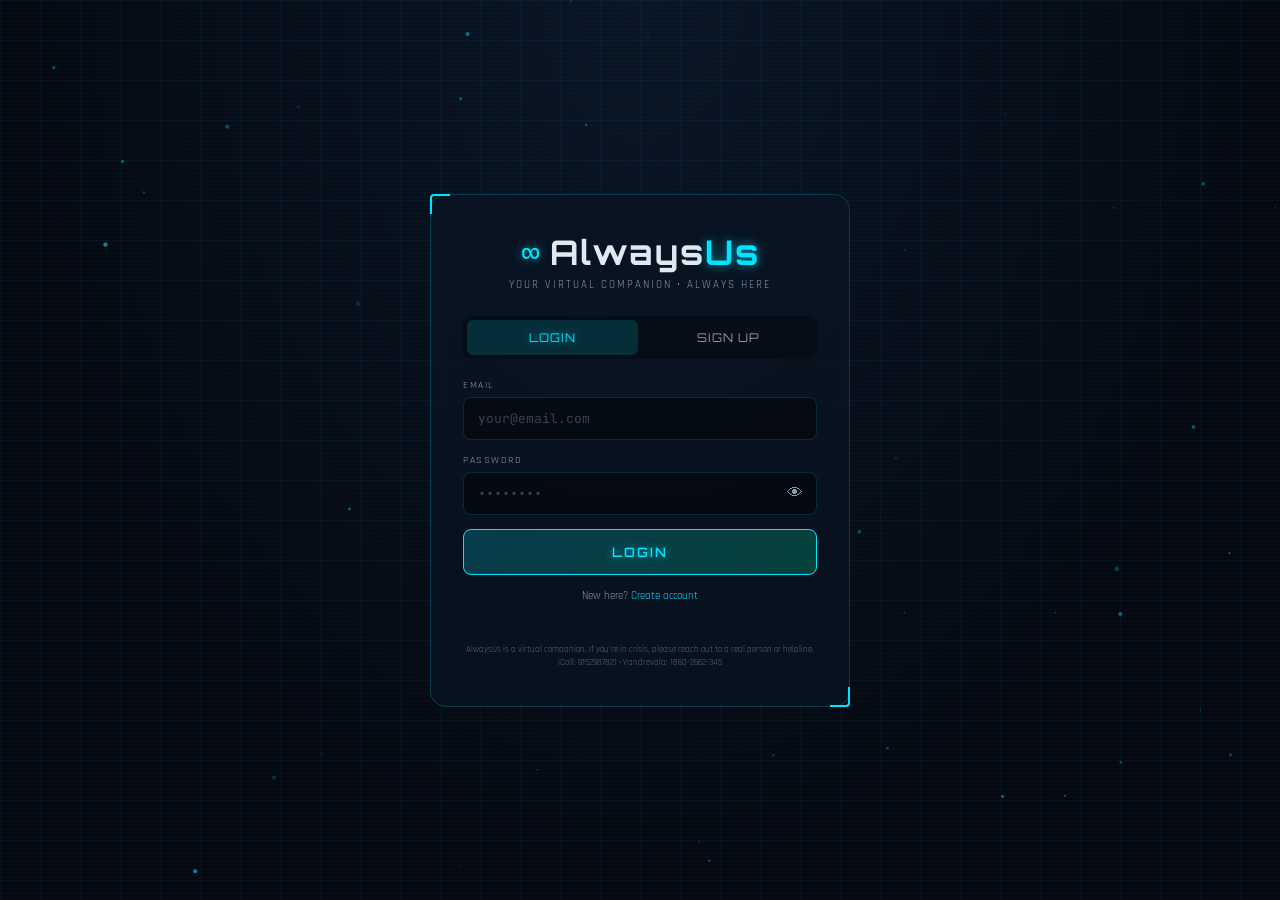
==== commit acb6b081: "Add files via upload" ====
--- a/index.html
+++ b/index.html
@@ -4,6 +4,7 @@
     <meta charset="UTF-8">
     <meta name="viewport" content="width=device-width, initial-scale=1.0, maximum-scale=1.0, user-scalable=no">
     <title>AlwaysUs • Virtual Companion</title>
+    <meta name="theme-color" content="#050810">
     <link rel="manifest" href="manifest.json">
     <link rel="preconnect" href="https://fonts.googleapis.com">
     <link rel="preconnect" href="https://fonts.gstatic.com" crossorigin>
@@ -11,16 +12,13 @@
     <link rel="stylesheet" href="style.css">
 </head>
 <body>
-    <!-- Animated background -->
     <div class="cyber-bg">
         <div class="grid"></div>
         <canvas id="particles-canvas"></canvas>
         <div class="scanline"></div>
     </div>
 
-    <!-- Main content -->
     <div id="app">
-        <!-- Auth page -->
         <div id="auth-screen" class="screen active">
             <div class="glass-card corner-brackets auth-card">
                 <div class="logo">
@@ -34,7 +32,6 @@
                     <button class="tab" data-tab="signup">SIGN UP</button>
                 </div>
 
-                <!-- Login form -->
                 <form id="login-form" class="auth-form active">
                     <div class="input-group">
                         <label>Email</label>
@@ -51,7 +48,6 @@
                     <p class="switch-hint">New here? <a href="#" data-switch="signup">Create account</a></p>
                 </form>
 
-                <!-- Signup form -->
                 <form id="signup-form" class="auth-form">
                     <div class="input-group">
                         <label>Full Name</label>
--- a/style.css
+++ b/style.css
@@ -1,4 +1,3 @@
-/* ========== RESET & VARIABLES ========== */
 *, *::before, *::after {
     box-sizing: border-box;
     margin: 0;
@@ -30,7 +29,6 @@
     -webkit-font-smoothing: antialiased;
 }
 
-/* ========== CYBER BACKGROUND ========== */
 .cyber-bg {
     position: fixed;
     inset: 0;
@@ -80,7 +78,6 @@
     100% { opacity: 0.6; }
 }
 
-/* ========== APP CONTAINER ========== */
 #app {
     position: relative;
     z-index: 1;
@@ -102,7 +99,6 @@
     display: flex;
 }
 
-/* ========== GLASS CARD ========== */
 .glass-card {
     background: var(--glass);
     backdrop-filter: blur(20px);
@@ -140,10 +136,7 @@
     border-radius: 0 0 4px 0;
 }
 
-/* ========== AUTH SCREEN ========== */
-.auth-card {
-    margin: auto;
-}
+.auth-card { margin: auto; }
 
 .logo {
     display: flex;
@@ -164,6 +157,7 @@
     font-size: 28px;
     font-weight: 700;
     letter-spacing: 2px;
+    color: var(--text);
 }
 
 .accent {
@@ -181,7 +175,6 @@
     margin-bottom: 24px;
 }
 
-/* Tabs */
 .tabs {
     display: flex;
     gap: 4px;
@@ -211,7 +204,6 @@
     text-shadow: 0 0 8px rgba(0, 229, 255, 0.5);
 }
 
-/* Forms */
 .auth-form {
     display: none;
     flex-direction: column;
@@ -277,7 +269,6 @@
     padding: 4px;
 }
 
-/* Buttons */
 .btn-primary {
     background: linear-gradient(135deg, rgba(0, 229, 255, 0.2), rgba(0, 255, 170, 0.2));
     border: 1px solid var(--cyan);
@@ -299,10 +290,6 @@
     transform: translateY(-1px);
 }
 
-.btn-primary:active {
-    transform: translateY(0);
-}
-
 .btn-secondary {
     background: transparent;
     border: 1px solid rgba(136, 153, 170, 0.3);
@@ -358,7 +345,6 @@
     opacity: 0.6;
 }
 
-/* ========== SETUP SCREEN ========== */
 .setup-card {
     max-width: 480px;
     margin: auto;
@@ -465,9 +451,7 @@
     background: rgba(0, 255, 170, 0.08);
 }
 
-.cat-icon {
-    font-size: 28px;
-}
+.cat-icon { font-size: 28px; }
 
 .cat-label {
     font-family: var(--font-alt);
@@ -484,10 +468,7 @@
     padding-right: 4px;
 }
 
-.role-grid::-webkit-scrollbar {
-    width: 4px;
-}
-
+.role-grid::-webkit-scrollbar { width: 4px; }
 .role-grid::-webkit-scrollbar-thumb {
     background: rgba(0, 229, 255, 0.3);
     border-radius: 4px;
@@ -558,11 +539,8 @@
     margin-top: 24px;
 }
 
-.setup-nav button {
-    flex: 1;
-}
-
-/* ========== CHAT SCREEN ========== */
+.setup-nav button { flex: 1; }
+
 #chat-screen {
     padding: 0;
     display: none;
@@ -572,9 +550,7 @@
     max-width: 100%;
 }
 
-#chat-screen.active {
-    display: flex;
-}
+#chat-screen.active { display: flex; }
 
 .chat-topbar {
     display: flex;
@@ -667,7 +643,6 @@
     box-shadow: var(--glow-cyan);
 }
 
-/* Menu dropdown */
 .menu-dropdown {
     position: absolute;
     top: 60px;
@@ -685,9 +660,7 @@
     box-shadow: 0 8px 32px rgba(0, 0, 0, 0.5);
 }
 
-.menu-dropdown.open {
-    display: flex;
-}
+.menu-dropdown.open { display: flex; }
 
 .menu-dropdown button {
     background: transparent;
@@ -707,7 +680,6 @@
     color: var(--cyan);
 }
 
-/* Chat area */
 .chat-area {
     flex: 1;
     overflow-y: auto;
@@ -718,10 +690,7 @@
     scroll-behavior: smooth;
 }
 
-.chat-area::-webkit-scrollbar {
-    width: 4px;
-}
-
+.chat-area::-webkit-scrollbar { width: 4px; }
 .chat-area::-webkit-scrollbar-thumb {
     background: rgba(0, 229, 255, 0.2);
     border-radius: 4px;
@@ -774,7 +743,6 @@
     font-family: var(--font-alt);
 }
 
-/* Typing indicator */
 .typing-indicator {
     display: none;
     align-items: center;
@@ -784,9 +752,7 @@
     margin-bottom: 4px;
 }
 
-.typing-indicator.show {
-    display: flex;
-}
+.typing-indicator.show { display: flex; }
 
 .typing-indicator .dot {
     width: 6px;
@@ -804,7 +770,6 @@
     30% { transform: translateY(-6px); opacity: 1; }
 }
 
-/* Input area */
 .chat-input-area {
     display: flex;
     align-items: center;
@@ -860,10 +825,6 @@
 .send-btn:hover {
     transform: scale(1.05);
     box-shadow: 0 0 20px rgba(0, 229, 255, 0.6);
-}
-
-.send-btn:active {
-    transform: scale(0.95);
 }
 
 .attach-btn {
@@ -888,9 +849,7 @@
     min-width: 140px;
 }
 
-.attach-menu.open {
-    display: flex;
-}
+.attach-menu.open { display: flex; }
 
 .attach-menu button {
     background: transparent;
@@ -910,72 +869,23 @@
     color: var(--cyan);
 }
 
-/* ========== RESPONSIVE ========== */
 @media (max-width: 480px) {
-    .glass-card {
-        padding: 22px 18px;
-        border-radius: 12px;
-    }
-
-    .logo-text {
-        font-size: 24px;
-    }
-
-    .category-grid {
-        gap: 8px;
-    }
-
-    .category-btn {
-        padding: 16px 4px;
-    }
-
-    .cat-icon {
-        font-size: 24px;
-    }
-
-    .cat-label {
-        font-size: 11px;
-    }
-
-    .role-grid {
-        grid-template-columns: repeat(2, 1fr);
-        gap: 6px;
-    }
-
-    .role-btn {
-        font-size: 11px;
-        padding: 10px 4px;
-    }
-
-    .message {
-        max-width: 88%;
-        font-size: 12px;
-    }
-
-    .chat-area {
-        padding: 12px;
-    }
-
-    .chat-input-area {
-        padding: 8px 12px;
-        padding-bottom: calc(8px + env(safe-area-inset-bottom, 0px));
-    }
+    .glass-card { padding: 22px 18px; border-radius: 12px; }
+    .logo-text { font-size: 24px; }
+    .category-grid { gap: 8px; }
+    .category-btn { padding: 16px 4px; }
+    .cat-icon { font-size: 24px; }
+    .cat-label { font-size: 11px; }
+    .role-grid { grid-template-columns: repeat(2, 1fr); gap: 6px; }
+    .role-btn { font-size: 11px; padding: 10px 4px; }
+    .message { max-width: 88%; font-size: 12px; }
+    .chat-area { padding: 12px; }
+    .chat-input-area { padding: 8px 12px; padding-bottom: calc(8px + env(safe-area-inset-bottom, 0px)); }
 }
 
 @media (min-width: 768px) {
-    .glass-card {
-        padding: 36px 32px;
-    }
-
-    .logo-text {
-        font-size: 34px;
-    }
-
-    .message {
-        max-width: 65%;
-    }
-
-    .chat-area {
-        padding: 20px 10%;
-    }
+    .glass-card { padding: 36px 32px; }
+    .logo-text { font-size: 34px; }
+    .message { max-width: 65%; }
+    .chat-area { padding: 20px 10%; }
 }
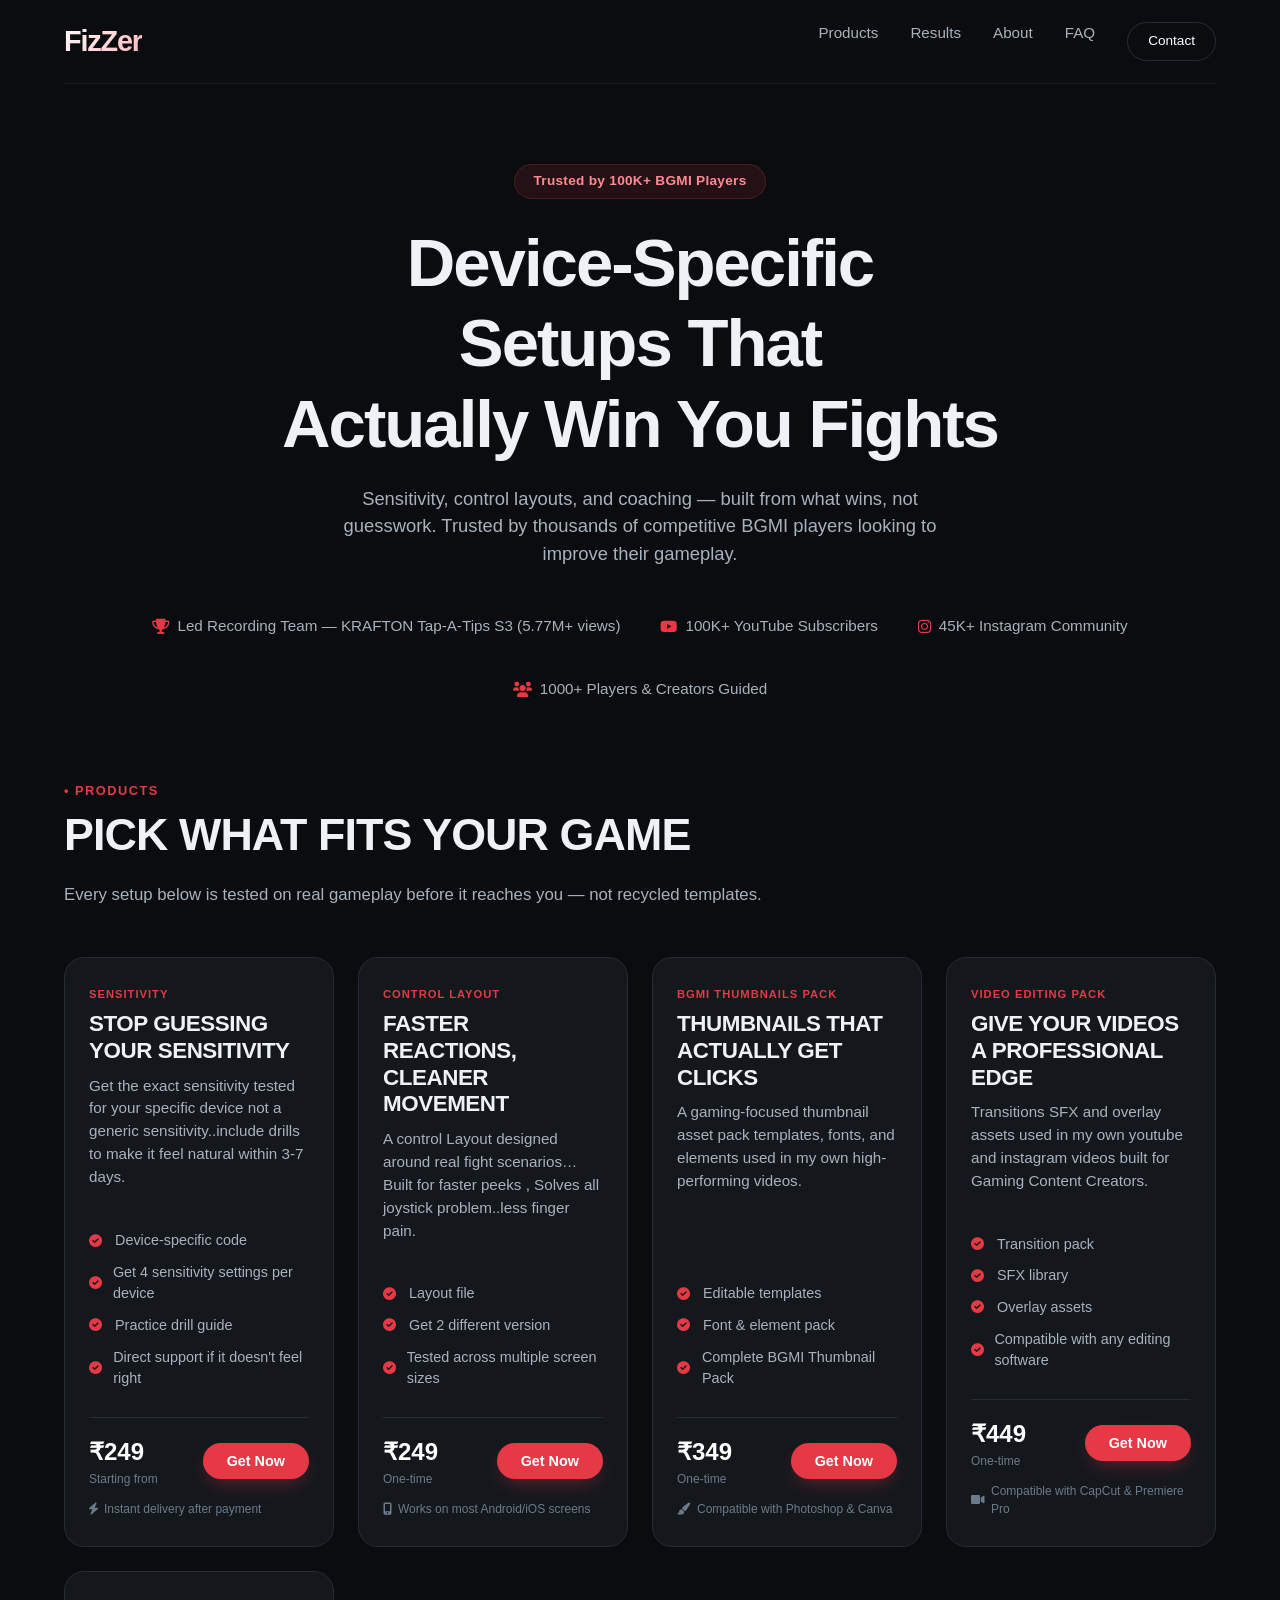
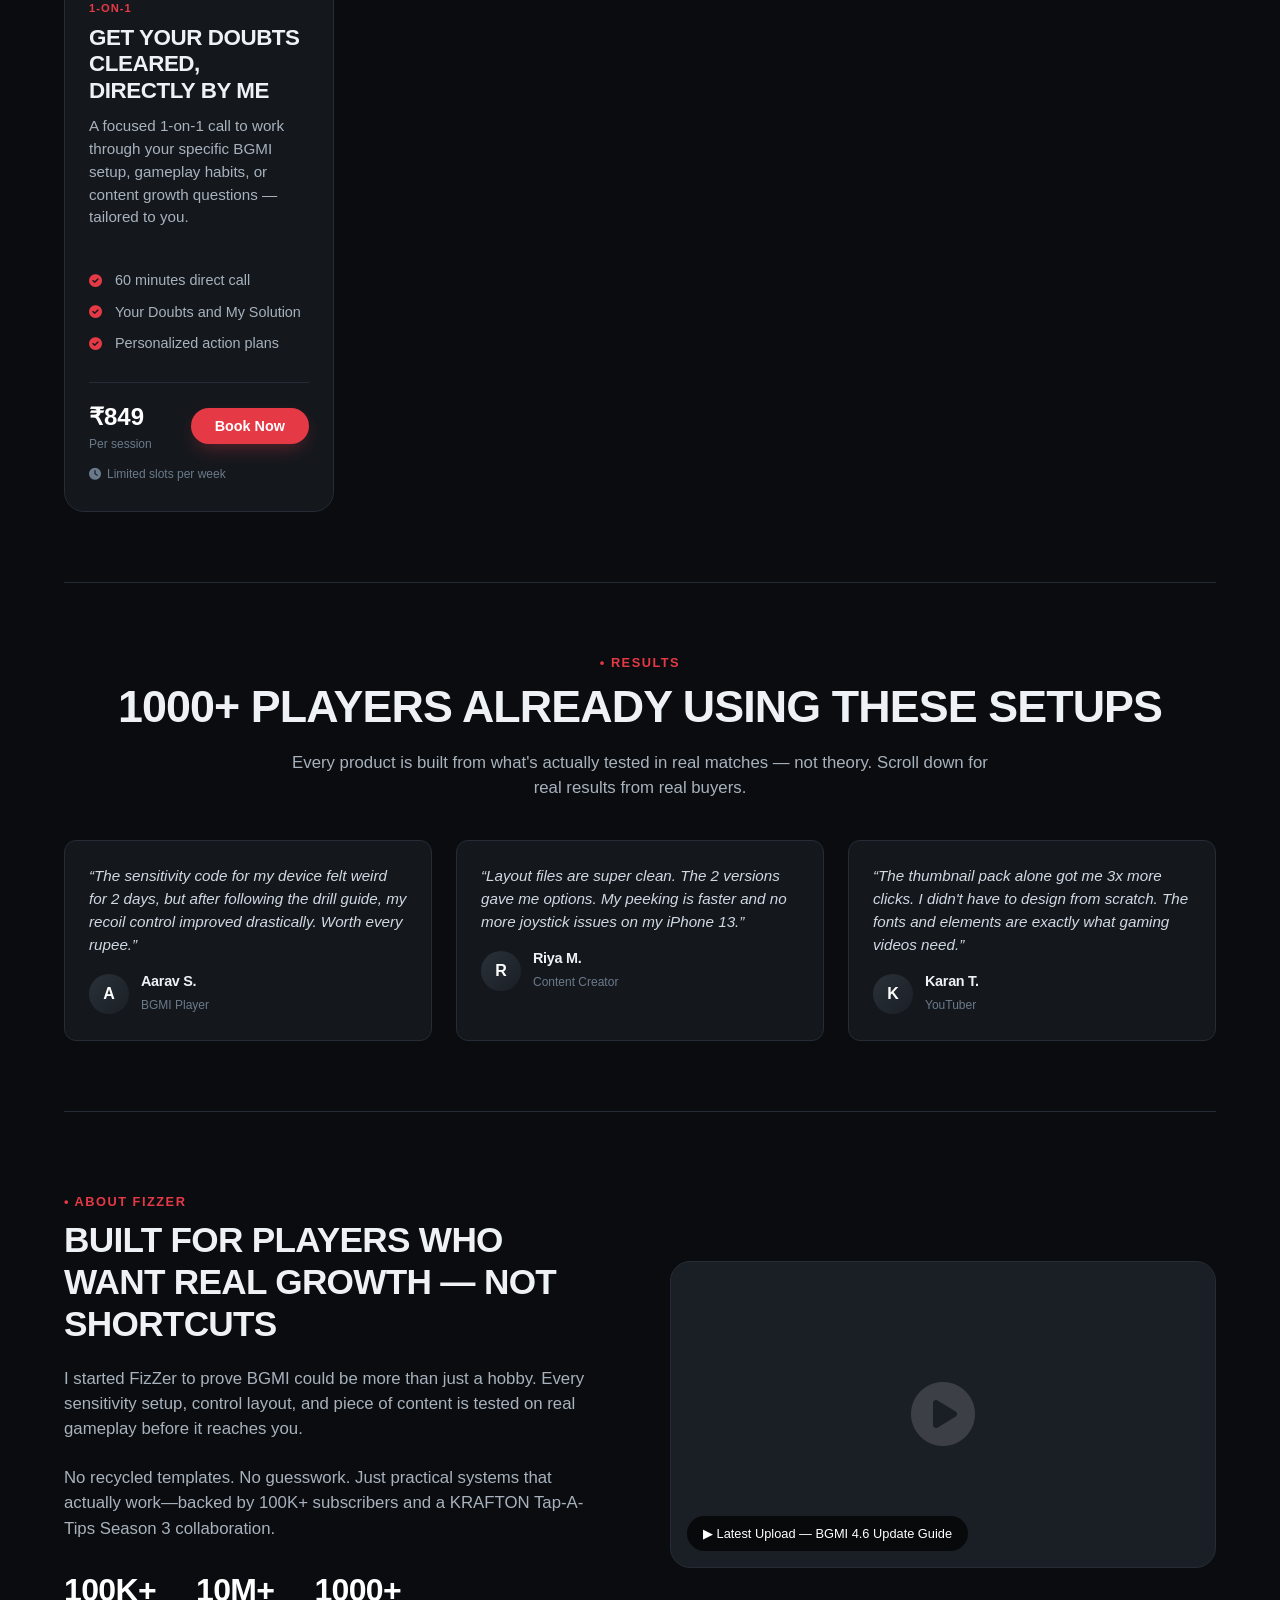
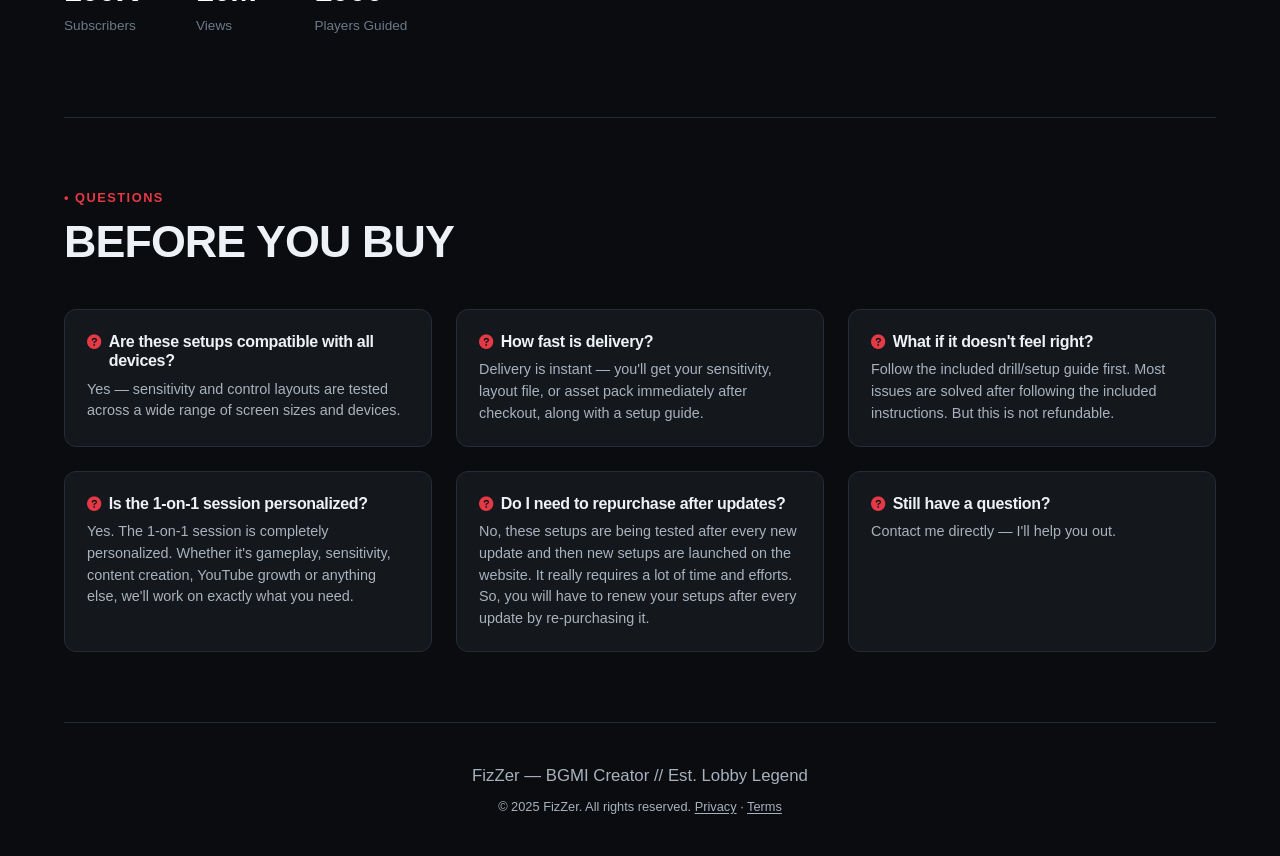
==== commit 5452b108: "Add files via upload" ====
--- a/index.html
+++ b/index.html
@@ -1,92 +1,807 @@
 <!DOCTYPE html>
 <html lang="en">
 <head>
-    <meta charset="UTF-8">
-    <meta name="viewport" content="width=device-width, initial-scale=1.0, maximum-scale=1.0, user-scalable=no">
-    <title>AlwaysUs • Virtual Companion</title>
-    <meta name="theme-color" content="#050810">
-    <link rel="manifest" href="manifest.json">
-    <link rel="preconnect" href="https://fonts.googleapis.com">
-    <link rel="preconnect" href="https://fonts.gstatic.com" crossorigin>
-    <link href="https://fonts.googleapis.com/css2?family=Orbitron:wght@400;600;700;900&family=JetBrains+Mono:wght@300;400;500;600&family=Rajdhani:wght@400;500;600;700&display=swap" rel="stylesheet">
-    <link rel="stylesheet" href="style.css">
+  <meta charset="UTF-8">
+  <meta name="viewport" content="width=device-width, initial-scale=1.0">
+  <title>FizZer — Device-Specific BGMI Setups</title>
+  <!-- Font Awesome for icons (optional, but used in original) -->
+  <link rel="stylesheet" href="https://cdnjs.cloudflare.com/ajax/libs/font-awesome/6.0.0-beta3/css/all.min.css">
+  <style>
+    * {
+      margin: 0;
+      padding: 0;
+      box-sizing: border-box;
+    }
+
+    body {
+      background: #0a0c0f;
+      color: #eef2f6;
+      font-family: 'Inter', -apple-system, BlinkMacSystemFont, 'Segoe UI', Roboto, Helvetica, Arial, sans-serif;
+      line-height: 1.5;
+      -webkit-font-smoothing: antialiased;
+    }
+
+    .container {
+      max-width: 1200px;
+      margin: 0 auto;
+      padding: 0 24px;
+    }
+
+    /* ----- TYPOGRAPHY & COLORS ----- */
+    :root {
+      --bg-dark: #0a0c0f;
+      --bg-card: #14181d;
+      --bg-card-hover: #1a1f26;
+      --accent: #e63946;
+      --accent-glow: #ff4d5a;
+      --text-primary: #ffffff;
+      --text-secondary: #a8b2bd;
+      --text-muted: #6b7a8a;
+      --border: #252c35;
+      --radius: 20px;
+      --radius-sm: 12px;
+      --shadow: 0 20px 40px -10px rgba(0, 0, 0, 0.7);
+    }
+
+    h1, h2, h3, h4 {
+      font-weight: 700;
+      line-height: 1.2;
+      letter-spacing: -0.02em;
+    }
+
+    h1 {
+      font-size: clamp(2.4rem, 7vw, 4.2rem);
+      font-weight: 800;
+      letter-spacing: -0.03em;
+      margin-bottom: 20px;
+    }
+
+    h2 {
+      font-size: clamp(1.8rem, 4vw, 2.8rem);
+      margin-bottom: 16px;
+    }
+
+    h3 {
+      font-size: 1.4rem;
+      margin-bottom: 12px;
+    }
+
+    p {
+      color: var(--text-secondary);
+      font-size: 1.05rem;
+    }
+
+    a {
+      text-decoration: none;
+      color: inherit;
+    }
+
+    /* ----- BUTTONS ----- */
+    .btn {
+      display: inline-block;
+      background: var(--accent);
+      color: #fff;
+      font-weight: 600;
+      padding: 12px 28px;
+      border-radius: 60px;
+      border: none;
+      cursor: pointer;
+      transition: all 0.2s ease;
+      font-size: 1rem;
+      box-shadow: 0 8px 20px -6px rgba(230, 57, 70, 0.4);
+    }
+
+    .btn:hover {
+      background: var(--accent-glow);
+      transform: translateY(-2px);
+      box-shadow: 0 12px 28px -6px rgba(230, 57, 70, 0.6);
+    }
+
+    .btn-outline {
+      background: transparent;
+      border: 1px solid var(--border);
+      box-shadow: none;
+      color: #fff;
+    }
+
+    .btn-outline:hover {
+      background: rgba(255, 255, 255, 0.05);
+      border-color: #3a4450;
+      box-shadow: none;
+    }
+
+    /* ----- HEADER / NAV ----- */
+    .navbar {
+      padding: 20px 0;
+      display: flex;
+      align-items: center;
+      justify-content: space-between;
+      border-bottom: 1px solid rgba(37, 44, 53, 0.5);
+    }
+
+    .logo {
+      font-size: 1.8rem;
+      font-weight: 800;
+      letter-spacing: -0.04em;
+      background: linear-gradient(135deg, #fff 0%, #ffb3b8 100%);
+      -webkit-background-clip: text;
+      background-clip: text;
+      -webkit-text-fill-color: transparent;
+    }
+
+    .nav-links {
+      display: flex;
+      gap: 32px;
+      font-weight: 500;
+      font-size: 0.95rem;
+      color: var(--text-secondary);
+    }
+
+    .nav-links a:hover {
+      color: #fff;
+    }
+
+    /* ----- HERO ----- */
+    .hero {
+      padding: 80px 0 60px;
+      text-align: center;
+      position: relative;
+    }
+
+    .hero-badge {
+      display: inline-block;
+      background: rgba(230, 57, 70, 0.12);
+      color: #ff8a92;
+      padding: 6px 18px;
+      border-radius: 40px;
+      font-size: 0.85rem;
+      font-weight: 600;
+      letter-spacing: 0.3px;
+      margin-bottom: 24px;
+      border: 1px solid rgba(230, 57, 70, 0.2);
+    }
+
+    .hero h1 {
+      max-width: 900px;
+      margin-left: auto;
+      margin-right: auto;
+    }
+
+    .hero p {
+      max-width: 640px;
+      margin: 16px auto 32px;
+      font-size: 1.15rem;
+    }
+
+    .hero-stats {
+      display: flex;
+      flex-wrap: wrap;
+      justify-content: center;
+      gap: 40px;
+      margin: 48px 0 20px;
+      color: var(--text-secondary);
+      font-size: 0.95rem;
+    }
+
+    .hero-stats span {
+      display: flex;
+      align-items: center;
+      gap: 8px;
+    }
+
+    .hero-stats i {
+      color: var(--accent);
+    }
+
+    /* ----- PRODUCT SECTION ----- */
+    .section-label {
+      font-size: 0.8rem;
+      text-transform: uppercase;
+      letter-spacing: 1.5px;
+      color: var(--accent);
+      font-weight: 700;
+      margin-bottom: 8px;
+    }
+
+    .section-title {
+      margin-bottom: 40px;
+    }
+
+    .product-grid {
+      display: grid;
+      grid-template-columns: repeat(auto-fit, minmax(260px, 1fr));
+      gap: 24px;
+      margin: 50px 0 70px;
+    }
+
+    .product-card {
+      background: var(--bg-card);
+      border: 1px solid var(--border);
+      border-radius: var(--radius);
+      padding: 28px 24px;
+      display: flex;
+      flex-direction: column;
+      transition: all 0.25s ease;
+    }
+
+    .product-card:hover {
+      background: var(--bg-card-hover);
+      border-color: #3a4450;
+      transform: translateY(-4px);
+      box-shadow: var(--shadow);
+    }
+
+    .product-tag {
+      font-size: 0.7rem;
+      text-transform: uppercase;
+      letter-spacing: 1px;
+      color: var(--accent);
+      font-weight: 700;
+      margin-bottom: 8px;
+    }
+
+    .product-card h3 {
+      font-size: 1.4rem;
+      margin-bottom: 10px;
+    }
+
+    .product-desc {
+      font-size: 0.95rem;
+      margin-bottom: 18px;
+      flex: 1;
+    }
+
+    .product-features {
+      list-style: none;
+      margin: 18px 0 22px;
+    }
+
+    .product-features li {
+      font-size: 0.9rem;
+      color: var(--text-secondary);
+      padding: 5px 0;
+      display: flex;
+      align-items: center;
+      gap: 10px;
+    }
+
+    .product-features i {
+      color: var(--accent);
+      font-size: 0.8rem;
+      width: 16px;
+    }
+
+    .price-row {
+      display: flex;
+      align-items: center;
+      justify-content: space-between;
+      margin-top: auto;
+      padding-top: 16px;
+      border-top: 1px solid var(--border);
+    }
+
+    .price {
+      font-size: 1.5rem;
+      font-weight: 700;
+      color: #fff;
+    }
+
+    .price small {
+      font-size: 0.75rem;
+      font-weight: 400;
+      color: var(--text-muted);
+      display: block;
+    }
+
+    .product-note {
+      font-size: 0.75rem;
+      color: var(--text-muted);
+      margin-top: 12px;
+      display: flex;
+      align-items: center;
+      gap: 6px;
+    }
+
+    /* ----- RESULTS / SOCIAL PROOF ----- */
+    .results-section {
+      padding: 70px 0;
+      border-top: 1px solid var(--border);
+      border-bottom: 1px solid var(--border);
+      text-align: center;
+    }
+
+    .testimonial-grid {
+      display: grid;
+      grid-template-columns: repeat(auto-fit, minmax(260px, 1fr));
+      gap: 24px;
+      margin-top: 40px;
+    }
+
+    .testimonial-card {
+      background: var(--bg-card);
+      border: 1px solid var(--border);
+      border-radius: var(--radius-sm);
+      padding: 24px;
+      text-align: left;
+    }
+
+    .testimonial-card p {
+      font-size: 0.95rem;
+      font-style: italic;
+      color: #d0d8e2;
+    }
+
+    .testimonial-user {
+      margin-top: 16px;
+      display: flex;
+      align-items: center;
+      gap: 12px;
+    }
+
+    .avatar {
+      width: 40px;
+      height: 40px;
+      border-radius: 50%;
+      background: linear-gradient(135deg, #2b3138, #1a1f26);
+      display: flex;
+      align-items: center;
+      justify-content: center;
+      font-weight: 700;
+      color: #fff;
+      font-size: 1rem;
+    }
+
+    .user-info h4 {
+      font-size: 0.9rem;
+      margin-bottom: 2px;
+    }
+
+    .user-info span {
+      font-size: 0.75rem;
+      color: var(--text-muted);
+    }
+
+    /* ----- ABOUT ----- */
+    .about-section {
+      padding: 80px 0;
+      display: grid;
+      grid-template-columns: 1fr 1fr;
+      gap: 60px;
+      align-items: center;
+    }
+
+    .about-text h2 {
+      font-size: 2.2rem;
+      margin-bottom: 20px;
+    }
+
+    .about-text p {
+      margin-bottom: 24px;
+    }
+
+    .stats-row {
+      display: flex;
+      gap: 40px;
+      margin-top: 30px;
+    }
+
+    .stat-item h3 {
+      font-size: 2rem;
+      margin-bottom: 4px;
+      color: #fff;
+    }
+
+    .stat-item span {
+      font-size: 0.85rem;
+      color: var(--text-muted);
+    }
+
+    .video-placeholder {
+      background: #1a1f26;
+      border-radius: var(--radius);
+      border: 1px solid var(--border);
+      aspect-ratio: 16/9;
+      display: flex;
+      align-items: center;
+      justify-content: center;
+      position: relative;
+      overflow: hidden;
+    }
+
+    .video-placeholder i {
+      font-size: 4rem;
+      color: rgba(255, 255, 255, 0.15);
+    }
+
+    .video-label {
+      position: absolute;
+      bottom: 16px;
+      left: 16px;
+      background: rgba(0, 0, 0, 0.7);
+      backdrop-filter: blur(8px);
+      padding: 8px 16px;
+      border-radius: 40px;
+      font-size: 0.8rem;
+      color: #fff;
+    }
+
+    /* ----- FAQ ----- */
+    .faq-section {
+      padding: 70px 0;
+      border-top: 1px solid var(--border);
+    }
+
+    .faq-grid {
+      display: grid;
+      grid-template-columns: repeat(auto-fit, minmax(300px, 1fr));
+      gap: 24px;
+      margin-top: 40px;
+    }
+
+    .faq-item {
+      background: var(--bg-card);
+      border: 1px solid var(--border);
+      border-radius: var(--radius-sm);
+      padding: 22px;
+    }
+
+    .faq-item h4 {
+      font-size: 1rem;
+      margin-bottom: 8px;
+      display: flex;
+      gap: 8px;
+      align-items: flex-start;
+    }
+
+    .faq-item h4 i {
+      color: var(--accent);
+      font-size: 0.9rem;
+      margin-top: 3px;
+    }
+
+    .faq-item p {
+      font-size: 0.9rem;
+      color: var(--text-secondary);
+    }
+
+    /* ----- FOOTER ----- */
+    footer {
+      padding: 40px 0;
+      text-align: center;
+      border-top: 1px solid var(--border);
+      color: var(--text-muted);
+      font-size: 0.9rem;
+    }
+
+    footer a {
+      color: var(--text-secondary);
+      text-decoration: underline;
+      text-underline-offset: 2px;
+    }
+
+    footer a:hover {
+      color: #fff;
+    }
+
+    /* ----- RESPONSIVE ----- */
+    @media (max-width: 768px) {
+      .navbar {
+        flex-direction: column;
+        gap: 16px;
+      }
+
+      .nav-links {
+        gap: 20px;
+        font-size: 0.85rem;
+      }
+
+      .about-section {
+        grid-template-columns: 1fr;
+        gap: 40px;
+      }
+
+      .hero-stats {
+        gap: 20px;
+        font-size: 0.85rem;
+      }
+
+      .stats-row {
+        gap: 24px;
+      }
+
+      .product-grid {
+        grid-template-columns: 1fr;
+      }
+
+      .testimonial-grid {
+        grid-template-columns: 1fr;
+      }
+
+      .faq-grid {
+        grid-template-columns: 1fr;
+      }
+    }
+
+    @media (max-width: 480px) {
+      .container {
+        padding: 0 18px;
+      }
+
+      .hero {
+        padding: 50px 0 30px;
+      }
+
+      .hero-stats {
+        flex-direction: column;
+        align-items: center;
+        gap: 10px;
+      }
+
+      .stats-row {
+        flex-direction: column;
+        gap: 16px;
+      }
+
+      .price-row {
+        flex-direction: column;
+        align-items: flex-start;
+        gap: 12px;
+      }
+
+      .btn {
+        width: 100%;
+        text-align: center;
+      }
+    }
+  </style>
 </head>
 <body>
-    <div class="cyber-bg">
-        <div class="grid"></div>
-        <canvas id="particles-canvas"></canvas>
-        <div class="scanline"></div>
-    </div>
-
-    <div id="app">
-        <div id="auth-screen" class="screen active">
-            <div class="glass-card corner-brackets auth-card">
-                <div class="logo">
-                    <span class="logo-icon">∞</span>
-                    <h1 class="logo-text">Always<span class="accent">Us</span></h1>
-                </div>
-                <p class="tagline">Your virtual companion • Always here</p>
-
-                <div class="tabs">
-                    <button class="tab active" data-tab="login">LOGIN</button>
-                    <button class="tab" data-tab="signup">SIGN UP</button>
-                </div>
-
-                <form id="login-form" class="auth-form active">
-                    <div class="input-group">
-                        <label>Email</label>
-                        <input type="email" id="login-email" placeholder="your@email.com" required>
-                    </div>
-                    <div class="input-group">
-                        <label>Password</label>
-                        <div class="password-wrapper">
-                            <input type="password" id="login-password" placeholder="••••••••" required>
-                            <button type="button" class="toggle-pw" data-target="login-password">👁</button>
-                        </div>
-                    </div>
-                    <button type="submit" class="btn-primary">LOGIN</button>
-                    <p class="switch-hint">New here? <a href="#" data-switch="signup">Create account</a></p>
-                </form>
-
-                <form id="signup-form" class="auth-form">
-                    <div class="input-group">
-                        <label>Full Name</label>
-                        <input type="text" id="signup-name" placeholder="Your name" required>
-                    </div>
-                    <div class="input-group">
-                        <label>Email</label>
-                        <input type="email" id="signup-email" placeholder="your@email.com" required>
-                    </div>
-                    <div class="input-group">
-                        <label>Password (6+ chars)</label>
-                        <div class="password-wrapper">
-                            <input type="password" id="signup-password" placeholder="••••••••" minlength="6" required>
-                            <button type="button" class="toggle-pw" data-target="signup-password">👁</button>
-                        </div>
-                    </div>
-                    <div class="input-group">
-                        <label>Date of Birth (DD/MM/YYYY)</label>
-                        <input type="text" id="signup-dob" placeholder="DD/MM/YYYY" required>
-                    </div>
-                    <div class="input-group">
-                        <label>Gender</label>
-                        <select id="signup-gender" required>
-                            <option value="">Select</option>
-                            <option value="Male">Male</option>
-                            <option value="Female">Female</option>
-                            <option value="Other">Other</option>
-                        </select>
-                    </div>
-                    <button type="submit" class="btn-primary">CREATE ACCOUNT</button>
-                    <p class="switch-hint">Already have an account? <a href="#" data-switch="login">Login</a></p>
-                </form>
-
-                <div id="auth-error" class="error-msg"></div>
-                <p class="disclaimer">AlwaysUs is a virtual companion. If you're in crisis, please reach out to a real person or helpline. iCall: 9152987821 • Vandrevala: 1860-2662-345</p>
-            </div>
+
+<div class="container">
+  <!-- NAVBAR -->
+  <nav class="navbar">
+    <div class="logo">FizZer</div>
+    <div class="nav-links">
+      <a href="#">Products</a>
+      <a href="#">Results</a>
+      <a href="#">About</a>
+      <a href="#">FAQ</a>
+      <a href="#" class="btn-outline" style="padding:8px 20px;border-radius:40px;font-size:0.85rem;">Contact</a>
+    </div>
+  </nav>
+
+  <!-- HERO -->
+  <section class="hero">
+    <div class="hero-badge">Trusted by 100K+ BGMI Players</div>
+    <h1>Device-Specific<br>Setups That<br>Actually Win You Fights</h1>
+    <p>Sensitivity, control layouts, and coaching — built from what wins, not guesswork. Trusted by thousands of competitive BGMI players looking to improve their gameplay.</p>
+    <div class="hero-stats">
+      <span><i class="fas fa-trophy"></i> Led Recording Team — KRAFTON Tap-A-Tips S3 (5.77M+ views)</span>
+      <span><i class="fab fa-youtube"></i> 100K+ YouTube Subscribers</span>
+      <span><i class="fab fa-instagram"></i> 45K+ Instagram Community</span>
+      <span><i class="fas fa-users"></i> 1000+ Players & Creators Guided</span>
+    </div>
+  </section>
+
+  <!-- PRODUCTS -->
+  <div class="section-label">• PRODUCTS</div>
+  <h2 class="section-title">PICK WHAT FITS YOUR GAME</h2>
+  <p style="margin-top:-20px;margin-bottom:20px;">Every setup below is tested on real gameplay before it reaches you — not recycled templates.</p>
+
+  <div class="product-grid">
+    <!-- Card 1: Sensitivity -->
+    <div class="product-card">
+      <div class="product-tag">Sensitivity</div>
+      <h3>STOP GUESSING YOUR SENSITIVITY</h3>
+      <p class="product-desc">Get the exact sensitivity tested for your specific device not a generic sensitivity..include drills to make it feel natural within 3-7 days.</p>
+      <ul class="product-features">
+        <li><i class="fas fa-check-circle"></i> Device-specific code</li>
+        <li><i class="fas fa-check-circle"></i> Get 4 sensitivity settings per device</li>
+        <li><i class="fas fa-check-circle"></i> Practice drill guide</li>
+        <li><i class="fas fa-check-circle"></i> Direct support if it doesn't feel right</li>
+      </ul>
+      <div class="price-row">
+        <div class="price">₹249<small>Starting from</small></div>
+        <button class="btn" style="padding:10px 24px;font-size:0.9rem;">Get Now</button>
+      </div>
+      <div class="product-note"><i class="fas fa-bolt"></i> Instant delivery after payment</div>
+    </div>
+
+    <!-- Card 2: Control Layout -->
+    <div class="product-card">
+      <div class="product-tag">Control Layout</div>
+      <h3>FASTER REACTIONS, CLEANER MOVEMENT</h3>
+      <p class="product-desc">A control Layout designed around real fight scenarios…Built for faster peeks , Solves all joystick problem..less finger pain.</p>
+      <ul class="product-features">
+        <li><i class="fas fa-check-circle"></i> Layout file</li>
+        <li><i class="fas fa-check-circle"></i> Get 2 different version</li>
+        <li><i class="fas fa-check-circle"></i> Tested across multiple screen sizes</li>
+      </ul>
+      <div class="price-row">
+        <div class="price">₹249<small>One-time</small></div>
+        <button class="btn" style="padding:10px 24px;font-size:0.9rem;">Get Now</button>
+      </div>
+      <div class="product-note"><i class="fas fa-mobile-alt"></i> Works on most Android/iOS screens</div>
+    </div>
+
+    <!-- Card 3: Thumbnails Pack -->
+    <div class="product-card">
+      <div class="product-tag">BGMI Thumbnails Pack</div>
+      <h3>THUMBNAILS THAT ACTUALLY GET CLICKS</h3>
+      <p class="product-desc">A gaming-focused thumbnail asset pack templates, fonts, and elements used in my own high-performing videos.</p>
+      <ul class="product-features">
+        <li><i class="fas fa-check-circle"></i> Editable templates</li>
+        <li><i class="fas fa-check-circle"></i> Font & element pack</li>
+        <li><i class="fas fa-check-circle"></i> Complete BGMI Thumbnail Pack</li>
+      </ul>
+      <div class="price-row">
+        <div class="price">₹349<small>One-time</small></div>
+        <button class="btn" style="padding:10px 24px;font-size:0.9rem;">Get Now</button>
+      </div>
+      <div class="product-note"><i class="fas fa-paint-brush"></i> Compatible with Photoshop & Canva</div>
+    </div>
+
+    <!-- Card 4: Video Editing Pack -->
+    <div class="product-card">
+      <div class="product-tag">Video Editing Pack</div>
+      <h3>GIVE YOUR VIDEOS A PROFESSIONAL EDGE</h3>
+      <p class="product-desc">Transitions SFX and overlay assets used in my own youtube and instagram videos built for Gaming Content Creators.</p>
+      <ul class="product-features">
+        <li><i class="fas fa-check-circle"></i> Transition pack</li>
+        <li><i class="fas fa-check-circle"></i> SFX library</li>
+        <li><i class="fas fa-check-circle"></i> Overlay assets</li>
+        <li><i class="fas fa-check-circle"></i> Compatible with any editing software</li>
+      </ul>
+      <div class="price-row">
+        <div class="price">₹449<small>One-time</small></div>
+        <button class="btn" style="padding:10px 24px;font-size:0.9rem;">Get Now</button>
+      </div>
+      <div class="product-note"><i class="fas fa-video"></i> Compatible with CapCut & Premiere Pro</div>
+    </div>
+
+    <!-- Card 5: 1-on-1 -->
+    <div class="product-card">
+      <div class="product-tag">1-on-1</div>
+      <h3>GET YOUR DOUBTS CLEARED, DIRECTLY BY ME</h3>
+      <p class="product-desc">A focused 1-on-1 call to work through your specific BGMI setup, gameplay habits, or content growth questions — tailored to you.</p>
+      <ul class="product-features">
+        <li><i class="fas fa-check-circle"></i> 60 minutes direct call</li>
+        <li><i class="fas fa-check-circle"></i> Your Doubts and My Solution</li>
+        <li><i class="fas fa-check-circle"></i> Personalized action plans</li>
+      </ul>
+      <div class="price-row">
+        <div class="price">₹849<small>Per session</small></div>
+        <button class="btn" style="padding:10px 24px;font-size:0.9rem;">Book Now</button>
+      </div>
+      <div class="product-note"><i class="fas fa-clock"></i> Limited slots per week</div>
+    </div>
+  </div>
+
+  <!-- RESULTS / TESTIMONIALS -->
+  <section class="results-section">
+    <div class="section-label">• RESULTS</div>
+    <h2>1000+ PLAYERS ALREADY USING THESE SETUPS</h2>
+    <p style="max-width:700px;margin:16px auto 0;">Every product is built from what's actually tested in real matches — not theory. Scroll down for real results from real buyers.</p>
+
+    <div class="testimonial-grid">
+      <div class="testimonial-card">
+        <p>“The sensitivity code for my device felt weird for 2 days, but after following the drill guide, my recoil control improved drastically. Worth every rupee.”</p>
+        <div class="testimonial-user">
+          <div class="avatar">A</div>
+          <div class="user-info">
+            <h4>Aarav S.</h4>
+            <span>BGMI Player</span>
+          </div>
         </div>
-    </div>
-
-    <script src="app.js"></script>
+      </div>
+      <div class="testimonial-card">
+        <p>“Layout files are super clean. The 2 versions gave me options. My peeking is faster and no more joystick issues on my iPhone 13.”</p>
+        <div class="testimonial-user">
+          <div class="avatar">R</div>
+          <div class="user-info">
+            <h4>Riya M.</h4>
+            <span>Content Creator</span>
+          </div>
+        </div>
+      </div>
+      <div class="testimonial-card">
+        <p>“The thumbnail pack alone got me 3x more clicks. I didn't have to design from scratch. The fonts and elements are exactly what gaming videos need.”</p>
+        <div class="testimonial-user">
+          <div class="avatar">K</div>
+          <div class="user-info">
+            <h4>Karan T.</h4>
+            <span>YouTuber</span>
+          </div>
+        </div>
+      </div>
+    </div>
+  </section>
+
+  <!-- ABOUT -->
+  <section class="about-section">
+    <div class="about-text">
+      <div class="section-label">• ABOUT FIZZER</div>
+      <h2>BUILT FOR PLAYERS WHO WANT REAL GROWTH — NOT SHORTCUTS</h2>
+      <p>I started FizZer to prove BGMI could be more than just a hobby. Every sensitivity setup, control layout, and piece of content is tested on real gameplay before it reaches you.</p>
+      <p>No recycled templates. No guesswork. Just practical systems that actually work—backed by 100K+ subscribers and a KRAFTON Tap-A-Tips Season 3 collaboration.</p>
+      <div class="stats-row">
+        <div class="stat-item">
+          <h3>100K+</h3>
+          <span>Subscribers</span>
+        </div>
+        <div class="stat-item">
+          <h3>10M+</h3>
+          <span>Views</span>
+        </div>
+        <div class="stat-item">
+          <h3>1000+</h3>
+          <span>Players Guided</span>
+        </div>
+      </div>
+    </div>
+    <div class="video-placeholder">
+      <i class="fas fa-play-circle"></i>
+      <div class="video-label">▶ Latest Upload — BGMI 4.6 Update Guide</div>
+    </div>
+  </section>
+
+  <!-- FAQ -->
+  <section class="faq-section">
+    <div class="section-label">• QUESTIONS</div>
+    <h2>BEFORE YOU BUY</h2>
+
+    <div class="faq-grid">
+      <div class="faq-item">
+        <h4><i class="fas fa-question-circle"></i> Are these setups compatible with all devices?</h4>
+        <p>Yes — sensitivity and control layouts are tested across a wide range of screen sizes and devices.</p>
+      </div>
+      <div class="faq-item">
+        <h4><i class="fas fa-question-circle"></i> How fast is delivery?</h4>
+        <p>Delivery is instant — you'll get your sensitivity, layout file, or asset pack immediately after checkout, along with a setup guide.</p>
+      </div>
+      <div class="faq-item">
+        <h4><i class="fas fa-question-circle"></i> What if it doesn't feel right?</h4>
+        <p>Follow the included drill/setup guide first. Most issues are solved after following the included instructions. But this is not refundable.</p>
+      </div>
+      <div class="faq-item">
+        <h4><i class="fas fa-question-circle"></i> Is the 1-on-1 session personalized?</h4>
+        <p>Yes. The 1-on-1 session is completely personalized. Whether it's gameplay, sensitivity, content creation, YouTube growth or anything else, we'll work on exactly what you need.</p>
+      </div>
+      <div class="faq-item">
+        <h4><i class="fas fa-question-circle"></i> Do I need to repurchase after updates?</h4>
+        <p>No, these setups are being tested after every new update and then new setups are launched on the website. It really requires a lot of time and efforts. So, you will have to renew your setups after every update by re-purchasing it.</p>
+      </div>
+      <div class="faq-item">
+        <h4><i class="fas fa-question-circle"></i> Still have a question?</h4>
+        <p>Contact me directly — I'll help you out.</p>
+      </div>
+    </div>
+  </section>
+
+  <!-- FOOTER -->
+  <footer>
+    <p>FizZer — BGMI Creator // Est. Lobby Legend</p>
+    <p style="margin-top:8px;font-size:0.8rem;">© 2025 FizZer. All rights reserved. <a href="#">Privacy</a> · <a href="#">Terms</a></p>
+  </footer>
+</div>
+
+<!-- Simple JavaScript for any future interactivity — not strictly needed, but included for completeness -->
+<script>
+  // Optional: Add smooth scroll or click handlers if needed
+  document.querySelectorAll('.btn, .btn-outline').forEach(btn => {
+    btn.addEventListener('click', (e) => {
+      // Prevent default if it's an anchor without a real link
+      if (btn.tagName === 'A' && btn.getAttribute('href') === '#') {
+        e.preventDefault();
+      }
+      // In a real clone, you'd link to actual product pages or checkout
+      console.log('Button clicked:', btn.textContent.trim());
+    });
+  });
+
+  // Optional: Hover effect on product cards already handled via CSS
+  // This ensures that no console errors appear
+  console.log('FizZer clone loaded — ready.');
+</script>
 </body>
 </html>
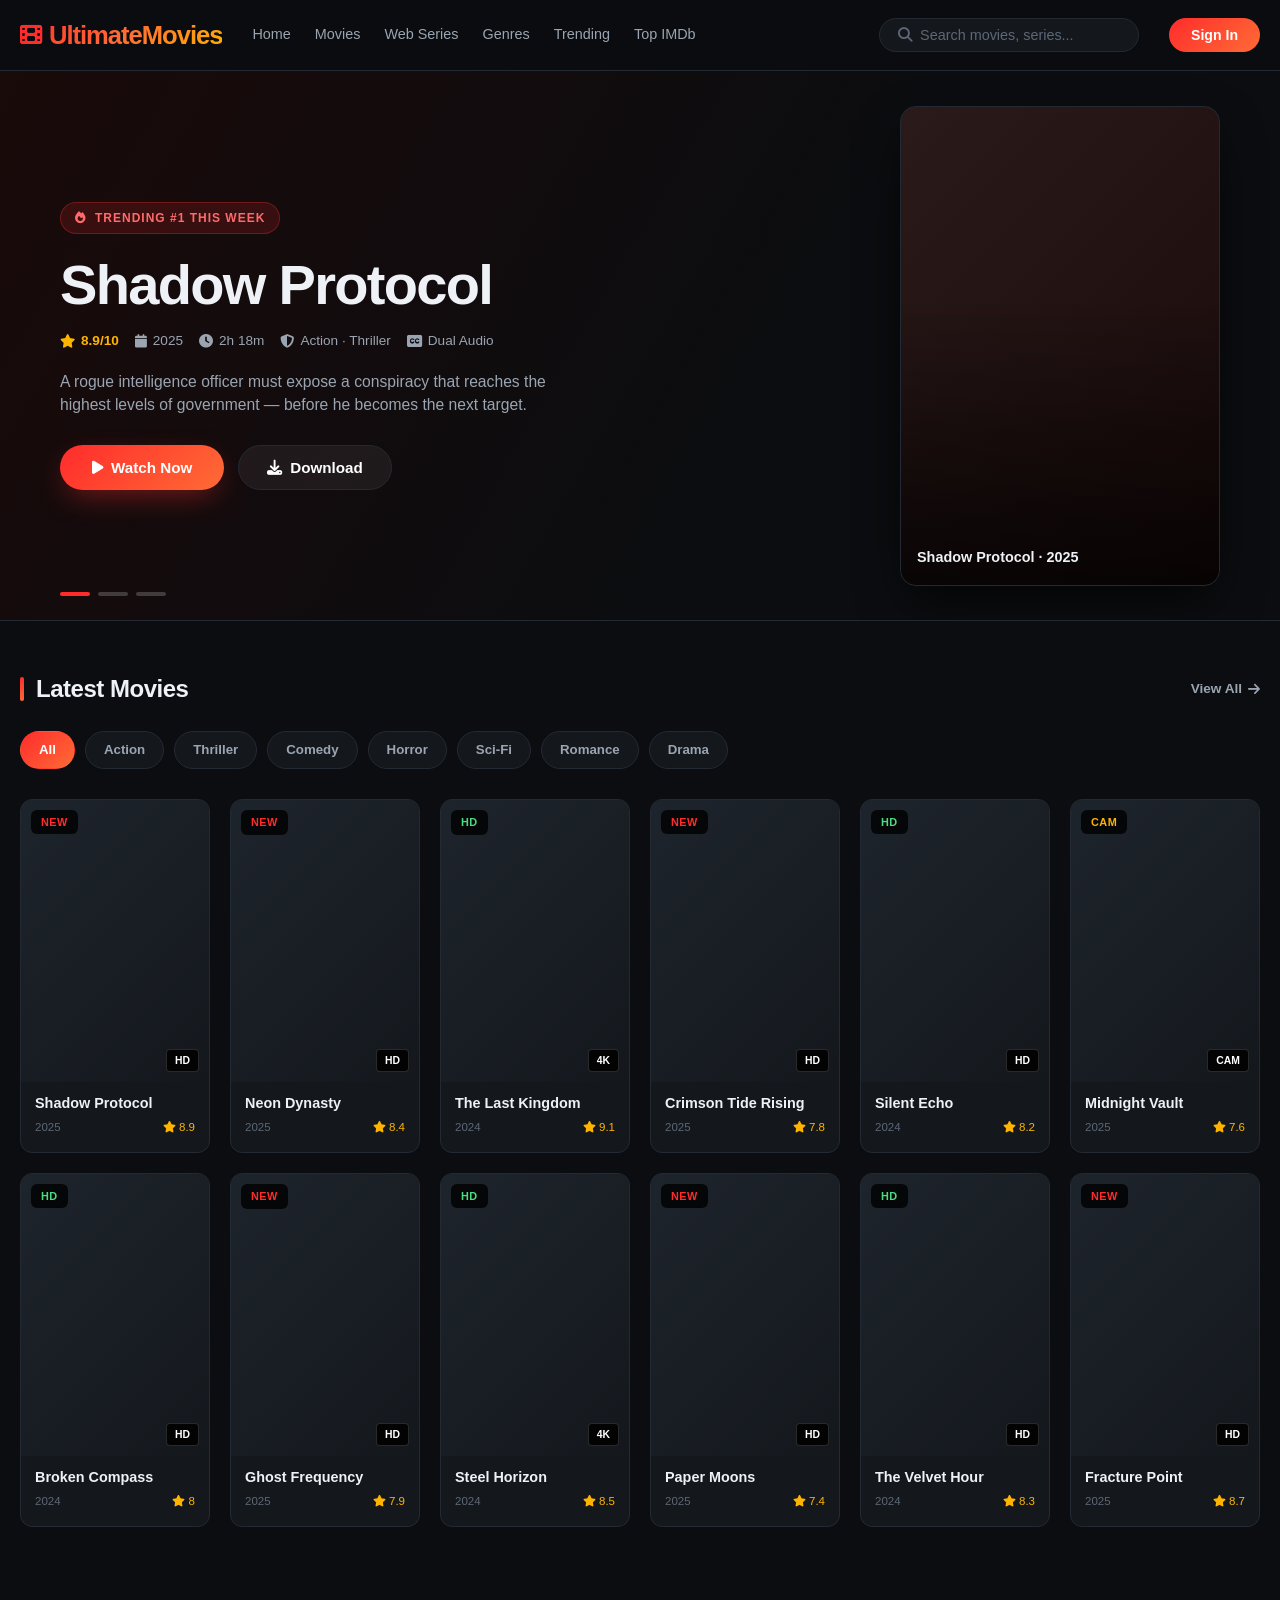
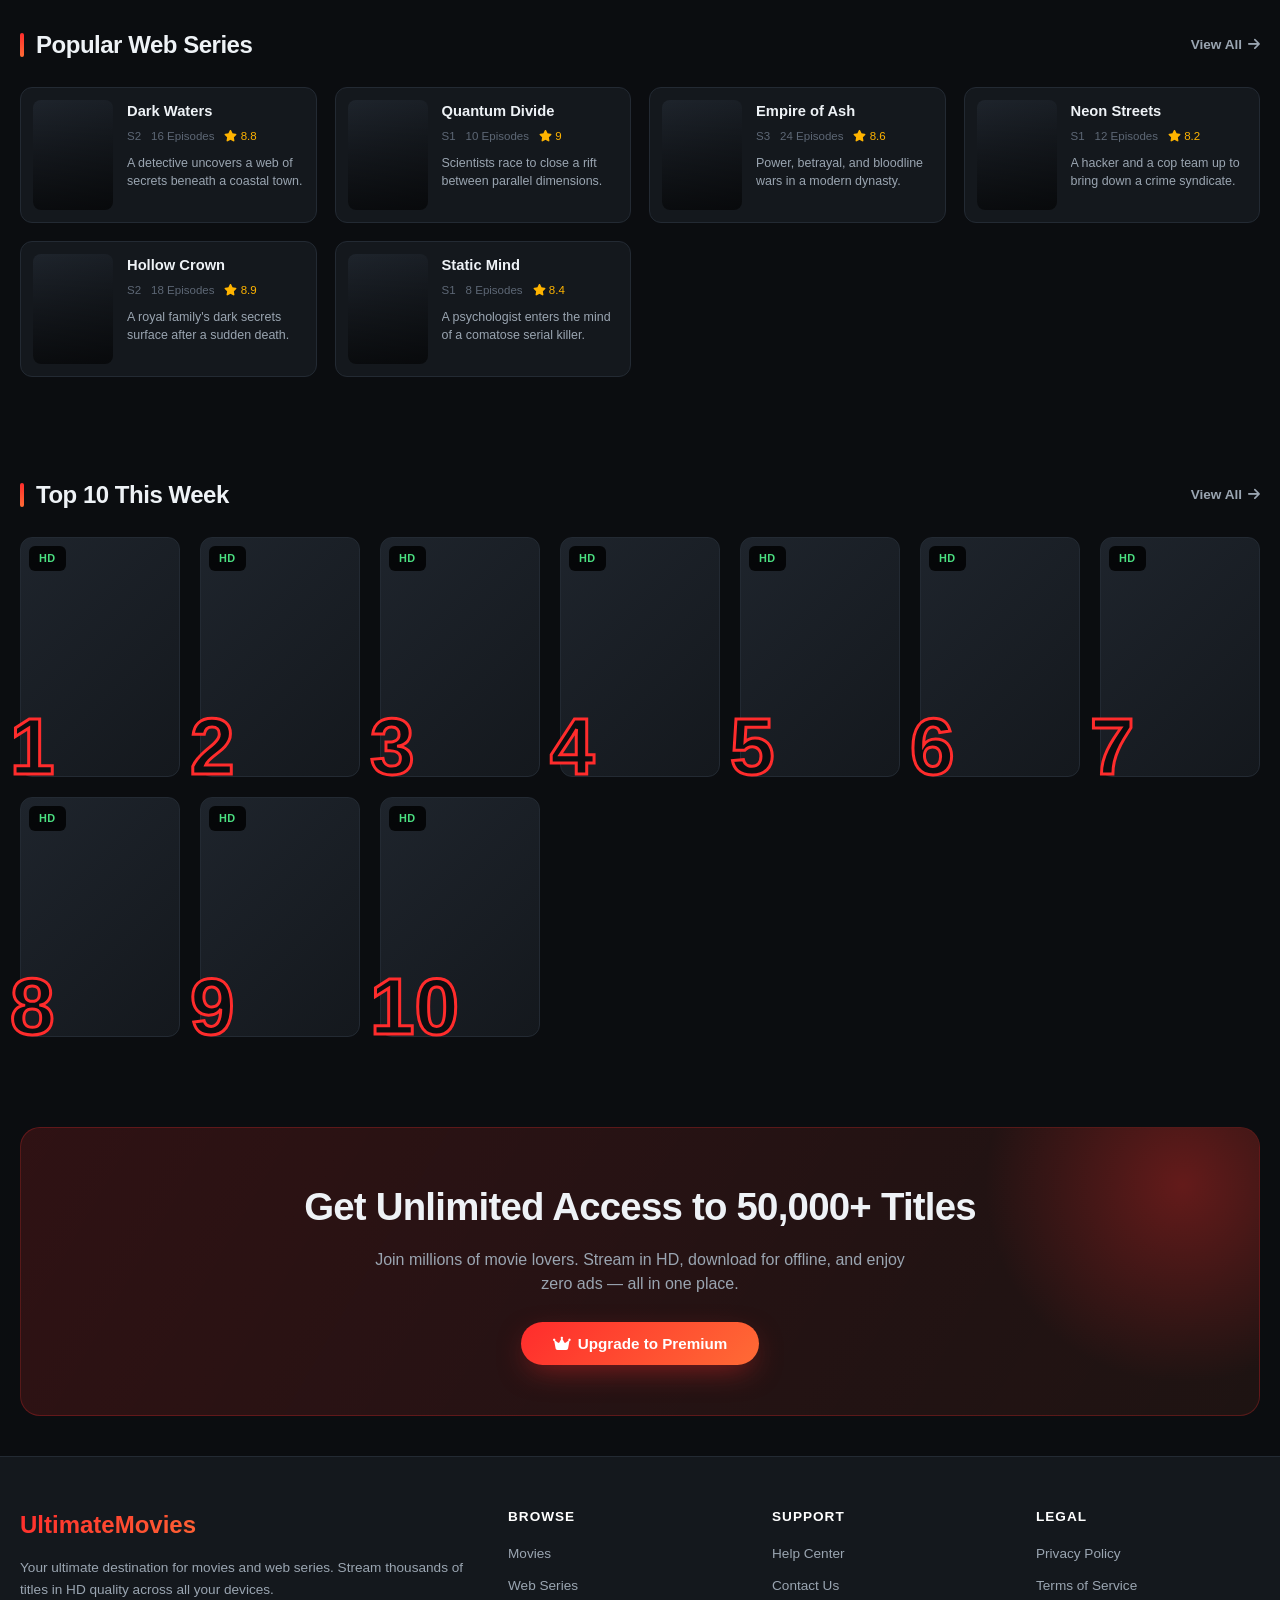
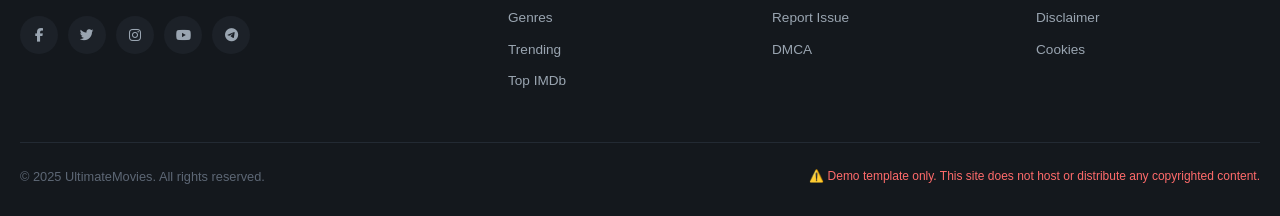
==== commit f46a1035: "Add files via upload" ====
--- a/index.html
+++ b/index.html
@@ -1,807 +1,882 @@
 <!DOCTYPE html>
 <html lang="en">
 <head>
-  <meta charset="UTF-8">
-  <meta name="viewport" content="width=device-width, initial-scale=1.0">
-  <title>FizZer — Device-Specific BGMI Setups</title>
-  <!-- Font Awesome for icons (optional, but used in original) -->
-  <link rel="stylesheet" href="https://cdnjs.cloudflare.com/ajax/libs/font-awesome/6.0.0-beta3/css/all.min.css">
-  <style>
-    * {
-      margin: 0;
-      padding: 0;
-      box-sizing: border-box;
-    }
-
-    body {
-      background: #0a0c0f;
-      color: #eef2f6;
-      font-family: 'Inter', -apple-system, BlinkMacSystemFont, 'Segoe UI', Roboto, Helvetica, Arial, sans-serif;
-      line-height: 1.5;
-      -webkit-font-smoothing: antialiased;
-    }
-
-    .container {
-      max-width: 1200px;
-      margin: 0 auto;
-      padding: 0 24px;
-    }
-
-    /* ----- TYPOGRAPHY & COLORS ----- */
-    :root {
-      --bg-dark: #0a0c0f;
-      --bg-card: #14181d;
-      --bg-card-hover: #1a1f26;
-      --accent: #e63946;
-      --accent-glow: #ff4d5a;
-      --text-primary: #ffffff;
-      --text-secondary: #a8b2bd;
-      --text-muted: #6b7a8a;
-      --border: #252c35;
-      --radius: 20px;
-      --radius-sm: 12px;
-      --shadow: 0 20px 40px -10px rgba(0, 0, 0, 0.7);
-    }
-
-    h1, h2, h3, h4 {
-      font-weight: 700;
-      line-height: 1.2;
-      letter-spacing: -0.02em;
-    }
-
-    h1 {
-      font-size: clamp(2.4rem, 7vw, 4.2rem);
-      font-weight: 800;
-      letter-spacing: -0.03em;
-      margin-bottom: 20px;
-    }
-
-    h2 {
-      font-size: clamp(1.8rem, 4vw, 2.8rem);
-      margin-bottom: 16px;
-    }
-
-    h3 {
-      font-size: 1.4rem;
-      margin-bottom: 12px;
-    }
-
-    p {
-      color: var(--text-secondary);
-      font-size: 1.05rem;
-    }
-
-    a {
-      text-decoration: none;
-      color: inherit;
-    }
-
-    /* ----- BUTTONS ----- */
-    .btn {
-      display: inline-block;
-      background: var(--accent);
-      color: #fff;
-      font-weight: 600;
-      padding: 12px 28px;
-      border-radius: 60px;
-      border: none;
-      cursor: pointer;
-      transition: all 0.2s ease;
-      font-size: 1rem;
-      box-shadow: 0 8px 20px -6px rgba(230, 57, 70, 0.4);
-    }
-
-    .btn:hover {
-      background: var(--accent-glow);
-      transform: translateY(-2px);
-      box-shadow: 0 12px 28px -6px rgba(230, 57, 70, 0.6);
-    }
-
-    .btn-outline {
-      background: transparent;
-      border: 1px solid var(--border);
-      box-shadow: none;
-      color: #fff;
-    }
-
-    .btn-outline:hover {
-      background: rgba(255, 255, 255, 0.05);
-      border-color: #3a4450;
-      box-shadow: none;
-    }
-
-    /* ----- HEADER / NAV ----- */
-    .navbar {
-      padding: 20px 0;
-      display: flex;
-      align-items: center;
-      justify-content: space-between;
-      border-bottom: 1px solid rgba(37, 44, 53, 0.5);
-    }
-
-    .logo {
-      font-size: 1.8rem;
-      font-weight: 800;
-      letter-spacing: -0.04em;
-      background: linear-gradient(135deg, #fff 0%, #ffb3b8 100%);
-      -webkit-background-clip: text;
-      background-clip: text;
-      -webkit-text-fill-color: transparent;
-    }
-
-    .nav-links {
-      display: flex;
-      gap: 32px;
-      font-weight: 500;
-      font-size: 0.95rem;
-      color: var(--text-secondary);
-    }
-
-    .nav-links a:hover {
-      color: #fff;
-    }
-
-    /* ----- HERO ----- */
-    .hero {
-      padding: 80px 0 60px;
-      text-align: center;
-      position: relative;
-    }
-
-    .hero-badge {
-      display: inline-block;
-      background: rgba(230, 57, 70, 0.12);
-      color: #ff8a92;
-      padding: 6px 18px;
-      border-radius: 40px;
-      font-size: 0.85rem;
-      font-weight: 600;
-      letter-spacing: 0.3px;
-      margin-bottom: 24px;
-      border: 1px solid rgba(230, 57, 70, 0.2);
-    }
-
-    .hero h1 {
-      max-width: 900px;
-      margin-left: auto;
-      margin-right: auto;
-    }
-
-    .hero p {
-      max-width: 640px;
-      margin: 16px auto 32px;
-      font-size: 1.15rem;
-    }
-
-    .hero-stats {
-      display: flex;
-      flex-wrap: wrap;
-      justify-content: center;
-      gap: 40px;
-      margin: 48px 0 20px;
-      color: var(--text-secondary);
-      font-size: 0.95rem;
-    }
-
-    .hero-stats span {
-      display: flex;
-      align-items: center;
-      gap: 8px;
-    }
-
-    .hero-stats i {
-      color: var(--accent);
-    }
-
-    /* ----- PRODUCT SECTION ----- */
-    .section-label {
-      font-size: 0.8rem;
-      text-transform: uppercase;
-      letter-spacing: 1.5px;
-      color: var(--accent);
-      font-weight: 700;
-      margin-bottom: 8px;
-    }
-
-    .section-title {
-      margin-bottom: 40px;
-    }
-
-    .product-grid {
-      display: grid;
-      grid-template-columns: repeat(auto-fit, minmax(260px, 1fr));
-      gap: 24px;
-      margin: 50px 0 70px;
-    }
-
-    .product-card {
-      background: var(--bg-card);
-      border: 1px solid var(--border);
-      border-radius: var(--radius);
-      padding: 28px 24px;
-      display: flex;
-      flex-direction: column;
-      transition: all 0.25s ease;
-    }
-
-    .product-card:hover {
-      background: var(--bg-card-hover);
-      border-color: #3a4450;
-      transform: translateY(-4px);
-      box-shadow: var(--shadow);
-    }
-
-    .product-tag {
-      font-size: 0.7rem;
-      text-transform: uppercase;
-      letter-spacing: 1px;
-      color: var(--accent);
-      font-weight: 700;
-      margin-bottom: 8px;
-    }
-
-    .product-card h3 {
-      font-size: 1.4rem;
-      margin-bottom: 10px;
-    }
-
-    .product-desc {
-      font-size: 0.95rem;
-      margin-bottom: 18px;
-      flex: 1;
-    }
-
-    .product-features {
-      list-style: none;
-      margin: 18px 0 22px;
-    }
-
-    .product-features li {
-      font-size: 0.9rem;
-      color: var(--text-secondary);
-      padding: 5px 0;
-      display: flex;
-      align-items: center;
-      gap: 10px;
-    }
-
-    .product-features i {
-      color: var(--accent);
-      font-size: 0.8rem;
-      width: 16px;
-    }
-
-    .price-row {
-      display: flex;
-      align-items: center;
-      justify-content: space-between;
-      margin-top: auto;
-      padding-top: 16px;
-      border-top: 1px solid var(--border);
-    }
-
-    .price {
-      font-size: 1.5rem;
-      font-weight: 700;
-      color: #fff;
-    }
-
-    .price small {
-      font-size: 0.75rem;
-      font-weight: 400;
-      color: var(--text-muted);
-      display: block;
-    }
-
-    .product-note {
-      font-size: 0.75rem;
-      color: var(--text-muted);
-      margin-top: 12px;
-      display: flex;
-      align-items: center;
-      gap: 6px;
-    }
-
-    /* ----- RESULTS / SOCIAL PROOF ----- */
-    .results-section {
-      padding: 70px 0;
-      border-top: 1px solid var(--border);
-      border-bottom: 1px solid var(--border);
-      text-align: center;
-    }
-
-    .testimonial-grid {
-      display: grid;
-      grid-template-columns: repeat(auto-fit, minmax(260px, 1fr));
-      gap: 24px;
-      margin-top: 40px;
-    }
-
-    .testimonial-card {
-      background: var(--bg-card);
-      border: 1px solid var(--border);
-      border-radius: var(--radius-sm);
-      padding: 24px;
-      text-align: left;
-    }
-
-    .testimonial-card p {
-      font-size: 0.95rem;
-      font-style: italic;
-      color: #d0d8e2;
-    }
-
-    .testimonial-user {
-      margin-top: 16px;
-      display: flex;
-      align-items: center;
-      gap: 12px;
-    }
-
-    .avatar {
-      width: 40px;
-      height: 40px;
-      border-radius: 50%;
-      background: linear-gradient(135deg, #2b3138, #1a1f26);
-      display: flex;
-      align-items: center;
-      justify-content: center;
-      font-weight: 700;
-      color: #fff;
-      font-size: 1rem;
-    }
-
-    .user-info h4 {
-      font-size: 0.9rem;
-      margin-bottom: 2px;
-    }
-
-    .user-info span {
-      font-size: 0.75rem;
-      color: var(--text-muted);
-    }
-
-    /* ----- ABOUT ----- */
-    .about-section {
-      padding: 80px 0;
-      display: grid;
-      grid-template-columns: 1fr 1fr;
-      gap: 60px;
-      align-items: center;
-    }
-
-    .about-text h2 {
-      font-size: 2.2rem;
-      margin-bottom: 20px;
-    }
-
-    .about-text p {
-      margin-bottom: 24px;
-    }
-
-    .stats-row {
-      display: flex;
-      gap: 40px;
-      margin-top: 30px;
-    }
-
-    .stat-item h3 {
-      font-size: 2rem;
-      margin-bottom: 4px;
-      color: #fff;
-    }
-
-    .stat-item span {
-      font-size: 0.85rem;
-      color: var(--text-muted);
-    }
-
-    .video-placeholder {
-      background: #1a1f26;
-      border-radius: var(--radius);
-      border: 1px solid var(--border);
-      aspect-ratio: 16/9;
-      display: flex;
-      align-items: center;
-      justify-content: center;
-      position: relative;
-      overflow: hidden;
-    }
-
-    .video-placeholder i {
-      font-size: 4rem;
-      color: rgba(255, 255, 255, 0.15);
-    }
-
-    .video-label {
-      position: absolute;
-      bottom: 16px;
-      left: 16px;
-      background: rgba(0, 0, 0, 0.7);
-      backdrop-filter: blur(8px);
-      padding: 8px 16px;
-      border-radius: 40px;
-      font-size: 0.8rem;
-      color: #fff;
-    }
-
-    /* ----- FAQ ----- */
-    .faq-section {
-      padding: 70px 0;
-      border-top: 1px solid var(--border);
-    }
-
-    .faq-grid {
-      display: grid;
-      grid-template-columns: repeat(auto-fit, minmax(300px, 1fr));
-      gap: 24px;
-      margin-top: 40px;
-    }
-
-    .faq-item {
-      background: var(--bg-card);
-      border: 1px solid var(--border);
-      border-radius: var(--radius-sm);
-      padding: 22px;
-    }
-
-    .faq-item h4 {
-      font-size: 1rem;
-      margin-bottom: 8px;
-      display: flex;
-      gap: 8px;
-      align-items: flex-start;
-    }
-
-    .faq-item h4 i {
-      color: var(--accent);
-      font-size: 0.9rem;
-      margin-top: 3px;
-    }
-
-    .faq-item p {
-      font-size: 0.9rem;
-      color: var(--text-secondary);
-    }
-
-    /* ----- FOOTER ----- */
-    footer {
-      padding: 40px 0;
-      text-align: center;
-      border-top: 1px solid var(--border);
-      color: var(--text-muted);
-      font-size: 0.9rem;
-    }
-
-    footer a {
-      color: var(--text-secondary);
-      text-decoration: underline;
-      text-underline-offset: 2px;
-    }
-
-    footer a:hover {
-      color: #fff;
-    }
-
-    /* ----- RESPONSIVE ----- */
-    @media (max-width: 768px) {
-      .navbar {
-        flex-direction: column;
-        gap: 16px;
-      }
-
-      .nav-links {
-        gap: 20px;
-        font-size: 0.85rem;
-      }
-
-      .about-section {
-        grid-template-columns: 1fr;
-        gap: 40px;
-      }
-
-      .hero-stats {
-        gap: 20px;
-        font-size: 0.85rem;
-      }
-
-      .stats-row {
-        gap: 24px;
-      }
-
-      .product-grid {
-        grid-template-columns: 1fr;
-      }
-
-      .testimonial-grid {
-        grid-template-columns: 1fr;
-      }
-
-      .faq-grid {
-        grid-template-columns: 1fr;
-      }
-    }
-
-    @media (max-width: 480px) {
-      .container {
-        padding: 0 18px;
-      }
-
-      .hero {
-        padding: 50px 0 30px;
-      }
-
-      .hero-stats {
-        flex-direction: column;
-        align-items: center;
-        gap: 10px;
-      }
-
-      .stats-row {
-        flex-direction: column;
-        gap: 16px;
-      }
-
-      .price-row {
-        flex-direction: column;
-        align-items: flex-start;
-        gap: 12px;
-      }
-
-      .btn {
-        width: 100%;
-        text-align: center;
-      }
-    }
-  </style>
+<meta charset="UTF-8">
+<meta name="viewport" content="width=device-width, initial-scale=1.0">
+<title>UltimateMovies — Watch Movies & Web Series Online</title>
+<link rel="stylesheet" href="https://cdnjs.cloudflare.com/ajax/libs/font-awesome/6.5.0/css/all.min.css">
+<style>
+  * { margin:0; padding:0; box-sizing:border-box; }
+
+  :root {
+    --bg: #0b0d10;
+    --bg-2: #14181d;
+    --bg-3: #1c2128;
+    --accent: #ff2c2c;
+    --accent-2: #ff6b35;
+    --gold: #ffb400;
+    --text: #eef2f6;
+    --text-2: #9aa5b1;
+    --text-3: #5d6775;
+    --border: #232a33;
+    --radius: 12px;
+    --shadow: 0 20px 50px -10px rgba(0,0,0,0.8);
+  }
+
+  body {
+    background: var(--bg);
+    color: var(--text);
+    font-family: 'Inter', -apple-system, BlinkMacSystemFont, 'Segoe UI', Roboto, sans-serif;
+    line-height: 1.5;
+    -webkit-font-smoothing: antialiased;
+  }
+
+  a { text-decoration: none; color: inherit; }
+  img { max-width: 100%; display: block; }
+
+  .container { max-width: 1300px; margin: 0 auto; padding: 0 20px; }
+
+  /* ========== HEADER ========== */
+  header {
+    background: rgba(11,13,16,0.95);
+    backdrop-filter: blur(20px);
+    border-bottom: 1px solid var(--border);
+    position: sticky; top: 0; z-index: 100;
+  }
+
+  .navbar {
+    display: flex; align-items: center; gap: 30px;
+    padding: 16px 0;
+  }
+
+  .logo {
+    font-size: 1.6rem; font-weight: 900;
+    letter-spacing: -0.04em;
+    background: linear-gradient(135deg, #ff2c2c 0%, #ff6b35 50%, #ffb400 100%);
+    -webkit-background-clip: text;
+    background-clip: text;
+    -webkit-text-fill-color: transparent;
+    display: flex; align-items: center; gap: 8px;
+    white-space: nowrap;
+  }
+
+  .logo i { -webkit-text-fill-color: var(--accent); font-size: 1.4rem; }
+
+  .nav-links {
+    display: flex; gap: 24px; font-size: 0.9rem;
+    font-weight: 500; color: var(--text-2);
+    flex: 1;
+  }
+
+  .nav-links a:hover { color: #fff; }
+
+  .search-box {
+    display: flex; align-items: center; gap: 8px;
+    background: var(--bg-2); border: 1px solid var(--border);
+    border-radius: 50px; padding: 8px 18px;
+    min-width: 260px;
+  }
+
+  .search-box i { color: var(--text-3); font-size: 0.9rem; }
+  .search-box input {
+    background: none; border: none; outline: none;
+    color: #fff; font-size: 0.9rem; width: 100%;
+    font-family: inherit;
+  }
+  .search-box input::placeholder { color: var(--text-3); }
+
+  .btn-login {
+    background: linear-gradient(135deg, var(--accent), var(--accent-2));
+    padding: 9px 22px; border-radius: 50px;
+    font-weight: 600; font-size: 0.88rem;
+    border: none; cursor: pointer; color: #fff;
+    transition: transform 0.2s;
+  }
+  .btn-login:hover { transform: translateY(-1px); }
+
+  .mobile-toggle { display: none; background: none; border: none; color: #fff; font-size: 1.4rem; }
+
+  /* ========== HERO SLIDER ========== */
+  .hero {
+    position: relative; height: 550px;
+    background: linear-gradient(120deg, #1a0a0a 0%, #0b0d10 60%),
+                radial-gradient(circle at 80% 30%, rgba(255,44,44,0.25), transparent 60%);
+    overflow: hidden;
+    border-bottom: 1px solid var(--border);
+  }
+
+  .hero-slide {
+    position: absolute; inset: 0;
+    display: flex; align-items: center;
+    padding: 0 60px;
+    opacity: 0; transition: opacity 0.8s;
+  }
+  .hero-slide.active { opacity: 1; }
+
+  .hero-content { max-width: 600px; z-index: 2; }
+
+  .hero-tag {
+    display: inline-flex; align-items: center; gap: 8px;
+    background: rgba(255,44,44,0.15);
+    border: 1px solid rgba(255,44,44,0.3);
+    color: #ff6b6b;
+    padding: 6px 14px; border-radius: 40px;
+    font-size: 0.75rem; font-weight: 700;
+    text-transform: uppercase; letter-spacing: 1px;
+    margin-bottom: 20px;
+  }
+
+  .hero h1 {
+    font-size: clamp(2rem, 5vw, 3.5rem);
+    font-weight: 900;
+    letter-spacing: -0.03em;
+    line-height: 1.1;
+    margin-bottom: 16px;
+  }
+
+  .hero-meta {
+    display: flex; gap: 16px; flex-wrap: wrap;
+    font-size: 0.85rem; color: var(--text-2);
+    margin-bottom: 18px;
+  }
+  .hero-meta span { display: flex; align-items: center; gap: 6px; }
+  .hero-meta .rating { color: var(--gold); font-weight: 700; }
+
+  .hero p {
+    color: var(--text-2); font-size: 0.98rem;
+    margin-bottom: 28px; max-width: 520px;
+  }
+
+  .hero-btns { display: flex; gap: 14px; flex-wrap: wrap; }
+
+  .btn-primary {
+    background: linear-gradient(135deg, var(--accent), var(--accent-2));
+    padding: 13px 32px; border-radius: 50px;
+    font-weight: 700; font-size: 0.95rem;
+    border: none; cursor: pointer; color: #fff;
+    display: inline-flex; align-items: center; gap: 8px;
+    transition: transform 0.2s, box-shadow 0.2s;
+    box-shadow: 0 10px 30px -8px rgba(255,44,44,0.5);
+  }
+  .btn-primary:hover { transform: translateY(-2px); box-shadow: 0 14px 40px -8px rgba(255,44,44,0.7); }
+
+  .btn-ghost {
+    background: rgba(255,255,255,0.06);
+    border: 1px solid var(--border);
+    padding: 13px 28px; border-radius: 50px;
+    font-weight: 600; font-size: 0.95rem;
+    cursor: pointer; color: #fff;
+    display: inline-flex; align-items: center; gap: 8px;
+    transition: background 0.2s;
+  }
+  .btn-ghost:hover { background: rgba(255,255,255,0.12); }
+
+  .hero-poster {
+    position: absolute; right: 60px; top: 50%;
+    transform: translateY(-50%);
+    width: 320px; aspect-ratio: 2/3;
+    border-radius: 16px;
+    background: linear-gradient(135deg, #2a1a1a, #1a0a0a);
+    border: 1px solid var(--border);
+    box-shadow: var(--shadow);
+    overflow: hidden;
+    z-index: 1;
+  }
+  .hero-poster::after {
+    content: ''; position: absolute; inset: 0;
+    background: linear-gradient(to top, rgba(0,0,0,0.7), transparent 60%);
+  }
+  .hero-poster-label {
+    position: absolute; bottom: 16px; left: 16px;
+    z-index: 2; font-weight: 700; font-size: 0.9rem;
+  }
+
+  .hero-dots {
+    position: absolute; bottom: 24px; left: 60px;
+    display: flex; gap: 8px; z-index: 5;
+  }
+  .hero-dots span {
+    width: 30px; height: 4px; border-radius: 4px;
+    background: rgba(255,255,255,0.2); cursor: pointer;
+    transition: background 0.3s;
+  }
+  .hero-dots span.active { background: var(--accent); }
+
+  /* ========== SECTION ========== */
+  section { padding: 50px 0; }
+
+  .section-head {
+    display: flex; align-items: center; justify-content: space-between;
+    margin-bottom: 24px;
+  }
+
+  .section-title {
+    font-size: 1.5rem; font-weight: 800;
+    letter-spacing: -0.02em;
+    display: flex; align-items: center; gap: 12px;
+  }
+
+  .section-title::before {
+    content: ''; width: 4px; height: 24px;
+    background: linear-gradient(var(--accent), var(--accent-2));
+    border-radius: 4px;
+  }
+
+  .see-all {
+    color: var(--text-2); font-size: 0.85rem;
+    font-weight: 600; display: flex; align-items: center; gap: 6px;
+  }
+  .see-all:hover { color: var(--accent); }
+
+  /* ========== MOVIE GRID ========== */
+  .movie-grid {
+    display: grid;
+    grid-template-columns: repeat(auto-fill, minmax(180px, 1fr));
+    gap: 20px;
+  }
+
+  .movie-card {
+    background: var(--bg-2);
+    border-radius: var(--radius);
+    overflow: hidden;
+    border: 1px solid var(--border);
+    transition: transform 0.25s, box-shadow 0.25s, border-color 0.25s;
+    cursor: pointer;
+    position: relative;
+  }
+
+  .movie-card:hover {
+    transform: translateY(-6px);
+    border-color: rgba(255,44,44,0.4);
+    box-shadow: 0 20px 40px -10px rgba(255,44,44,0.25);
+  }
+
+  .movie-poster {
+    aspect-ratio: 2/3;
+    background: linear-gradient(135deg, #1e242c, #14181d);
+    position: relative;
+    overflow: hidden;
+  }
+
+  .movie-poster::after {
+    content: '';
+    position: absolute; inset: 0;
+    background: linear-gradient(to top, rgba(0,0,0,0.85) 0%, transparent 50%);
+    opacity: 0; transition: opacity 0.3s;
+  }
+  .movie-card:hover .movie-poster::after { opacity: 1; }
+
+  .movie-poster .play-overlay {
+    position: absolute; inset: 0;
+    display: flex; align-items: center; justify-content: center;
+    opacity: 0; transition: opacity 0.3s;
+    z-index: 2;
+  }
+  .movie-card:hover .play-overlay { opacity: 1; }
+
+  .play-overlay i {
+    width: 56px; height: 56px;
+    background: rgba(255,44,44,0.95);
+    border-radius: 50%;
+    display: flex; align-items: center; justify-content: center;
+    color: #fff; font-size: 1.2rem;
+    box-shadow: 0 8px 30px rgba(255,44,44,0.6);
+  }
+
+  .movie-badge {
+    position: absolute; top: 10px; left: 10px;
+    background: rgba(0,0,0,0.8);
+    backdrop-filter: blur(8px);
+    padding: 4px 10px; border-radius: 6px;
+    font-size: 0.68rem; font-weight: 800;
+    letter-spacing: 0.5px; text-transform: uppercase;
+    z-index: 3;
+  }
+  .movie-badge.hd { color: #4ade80; }
+  .movie-badge.new { color: var(--accent); }
+  .movie-badge.cam { color: var(--gold); }
+
+  .quality-badge {
+    position: absolute; bottom: 10px; right: 10px;
+    background: rgba(0,0,0,0.85);
+    padding: 3px 8px; border-radius: 4px;
+    font-size: 0.65rem; font-weight: 700;
+    color: #fff; z-index: 3;
+    border: 1px solid rgba(255,255,255,0.15);
+  }
+
+  .movie-info { padding: 12px 14px 16px; }
+
+  .movie-title {
+    font-size: 0.9rem; font-weight: 700;
+    margin-bottom: 4px;
+    display: -webkit-box;
+    -webkit-line-clamp: 2;
+    -webkit-box-orient: vertical;
+    overflow: hidden;
+    line-height: 1.3;
+  }
+
+  .movie-meta {
+    display: flex; justify-content: space-between;
+    font-size: 0.72rem; color: var(--text-3);
+    margin-top: 6px;
+  }
+  .movie-meta .star { color: var(--gold); }
+
+  /* ========== CATEGORY PILLS ========== */
+  .category-pills {
+    display: flex; gap: 10px; flex-wrap: wrap;
+    margin-bottom: 30px;
+  }
+
+  .pill {
+    padding: 8px 18px; border-radius: 50px;
+    background: var(--bg-2); border: 1px solid var(--border);
+    font-size: 0.83rem; font-weight: 600;
+    color: var(--text-2); cursor: pointer;
+    transition: all 0.2s;
+  }
+  .pill:hover { border-color: var(--accent); color: #fff; }
+  .pill.active {
+    background: linear-gradient(135deg, var(--accent), var(--accent-2));
+    border-color: transparent; color: #fff;
+  }
+
+  /* ========== WEB SERIES ========== */
+  .series-grid {
+    display: grid;
+    grid-template-columns: repeat(auto-fill, minmax(260px, 1fr));
+    gap: 18px;
+  }
+
+  .series-card {
+    display: flex; gap: 14px;
+    background: var(--bg-2);
+    border: 1px solid var(--border);
+    border-radius: var(--radius);
+    padding: 12px;
+    transition: all 0.25s;
+    cursor: pointer;
+  }
+  .series-card:hover {
+    border-color: rgba(255,44,44,0.4);
+    transform: translateX(4px);
+  }
+
+  .series-thumb {
+    width: 80px; height: 110px;
+    border-radius: 8px;
+    background: linear-gradient(135deg, #1e242c, #14181d);
+    flex-shrink: 0;
+    position: relative;
+    overflow: hidden;
+  }
+  .series-thumb::after {
+    content: ''; position: absolute; inset: 0;
+    background: linear-gradient(to top, rgba(0,0,0,0.6), transparent);
+  }
+
+  .series-info h4 {
+    font-size: 0.92rem; font-weight: 700;
+    margin-bottom: 6px;
+    display: -webkit-box;
+    -webkit-line-clamp: 2;
+    -webkit-box-orient: vertical;
+    overflow: hidden;
+  }
+
+  .series-info .s-meta {
+    font-size: 0.72rem; color: var(--text-3);
+    display: flex; gap: 10px;
+    margin-bottom: 8px;
+  }
+
+  .series-info p {
+    font-size: 0.78rem; color: var(--text-2);
+    display: -webkit-box;
+    -webkit-line-clamp: 2;
+    -webkit-box-orient: vertical;
+    overflow: hidden;
+  }
+
+  /* ========== TOP 10 ========== */
+  .top10-grid {
+    display: grid;
+    grid-template-columns: repeat(auto-fill, minmax(160px, 1fr));
+    gap: 20px;
+  }
+
+  .top10-item {
+    position: relative;
+    cursor: pointer;
+  }
+
+  .top10-rank {
+    position: absolute; bottom: -10px; left: -10px;
+    font-size: 5rem; font-weight: 900;
+    color: var(--bg);
+    -webkit-text-stroke: 3px var(--accent);
+    line-height: 1; z-index: 2;
+    font-family: 'Arial Black', sans-serif;
+  }
+
+  .top10-poster {
+    aspect-ratio: 2/3;
+    border-radius: var(--radius);
+    background: linear-gradient(135deg, #1e242c, #14181d);
+    border: 1px solid var(--border);
+    position: relative;
+    overflow: hidden;
+    transition: transform 0.25s;
+  }
+  .top10-item:hover .top10-poster { transform: scale(1.04); }
+
+  /* ========== CTA BANNER ========== */
+  .cta-banner {
+    background: linear-gradient(120deg, rgba(255,44,44,0.15), rgba(255,107,53,0.08));
+    border: 1px solid rgba(255,44,44,0.25);
+    border-radius: 20px;
+    padding: 50px 40px;
+    text-align: center;
+    position: relative;
+    overflow: hidden;
+    margin: 40px 0;
+  }
+
+  .cta-banner::before {
+    content: '';
+    position: absolute; top: -50%; right: -10%;
+    width: 400px; height: 400px;
+    background: radial-gradient(circle, rgba(255,44,44,0.3), transparent 70%);
+    border-radius: 50%;
+  }
+
+  .cta-banner h2 {
+    font-size: clamp(1.6rem, 4vw, 2.4rem);
+    font-weight: 900;
+    letter-spacing: -0.02em;
+    margin-bottom: 12px;
+    position: relative; z-index: 2;
+  }
+
+  .cta-banner p {
+    color: var(--text-2); margin-bottom: 26px;
+    max-width: 550px; margin-left: auto; margin-right: auto;
+    position: relative; z-index: 2;
+  }
+
+  .cta-banner .btn-primary { position: relative; z-index: 2; }
+
+  /* ========== FOOTER ========== */
+  footer {
+    border-top: 1px solid var(--border);
+    padding: 50px 0 30px;
+    margin-top: 40px;
+    background: var(--bg-2);
+  }
+
+  .footer-grid {
+    display: grid;
+    grid-template-columns: 2fr 1fr 1fr 1fr;
+    gap: 40px;
+    margin-bottom: 40px;
+  }
+
+  .footer-col h4 {
+    font-size: 0.85rem; text-transform: uppercase;
+    letter-spacing: 1px; color: #fff;
+    margin-bottom: 16px;
+  }
+
+  .footer-col p, .footer-col a {
+    font-size: 0.85rem; color: var(--text-2);
+    display: block; margin-bottom: 10px;
+    line-height: 1.6;
+  }
+  .footer-col a:hover { color: var(--accent); }
+
+  .footer-logo {
+    font-size: 1.5rem; font-weight: 900;
+    background: linear-gradient(135deg, #ff2c2c, #ff6b35, #ffb400);
+    -webkit-background-clip: text;
+    background-clip: text;
+    -webkit-text-fill-color: transparent;
+    margin-bottom: 14px;
+    display: block;
+  }
+
+  .socials {
+    display: flex; gap: 10px; margin-top: 16px;
+  }
+  .socials a {
+    width: 38px; height: 38px;
+    background: var(--bg-3);
+    border-radius: 50%;
+    display: flex; align-items: center; justify-content: center;
+    color: var(--text-2);
+    transition: all 0.2s;
+  }
+  .socials a:hover {
+    background: var(--accent); color: #fff;
+    transform: translateY(-3px);
+  }
+
+  .footer-bottom {
+    border-top: 1px solid var(--border);
+    padding-top: 24px;
+    display: flex; justify-content: space-between;
+    flex-wrap: wrap; gap: 14px;
+    font-size: 0.8rem; color: var(--text-3);
+  }
+
+  .footer-bottom .disclaimer {
+    color: #ff6b6b; font-size: 0.75rem;
+    max-width: 600px;
+  }
+
+  /* ========== RESPONSIVE ========== */
+  @media (max-width: 1024px) {
+    .hero-poster { width: 260px; right: 30px; }
+    .hero-slide { padding: 0 30px; }
+    .hero-dots { left: 30px; }
+  }
+
+  @media (max-width: 860px) {
+    .nav-links { display: none; }
+    .search-box { min-width: 160px; }
+    .hero-poster { display: none; }
+    .hero { height: 480px; }
+    .footer-grid { grid-template-columns: 1fr 1fr; }
+  }
+
+  @media (max-width: 600px) {
+    .navbar { flex-wrap: wrap; gap: 14px; }
+    .search-box { order: 3; width: 100%; }
+    .hero { height: 520px; }
+    .hero-slide { padding: 0 20px; }
+    .hero-dots { left: 20px; }
+    .hero-btns { flex-direction: column; }
+    .hero-btns .btn-primary, .hero-btns .btn-ghost { width: 100%; justify-content: center; }
+    .movie-grid { grid-template-columns: repeat(auto-fill, minmax(130px, 1fr)); gap: 12px; }
+    .top10-grid { grid-template-columns: repeat(auto-fill, minmax(110px, 1fr)); }
+    .top10-rank { font-size: 3.5rem; }
+    .series-grid { grid-template-columns: 1fr; }
+    .footer-grid { grid-template-columns: 1fr; gap: 26px; }
+    .footer-bottom { flex-direction: column; }
+  }
+</style>
 </head>
 <body>
 
+<!-- ========== HEADER ========== -->
+<header>
+  <div class="container">
+    <nav class="navbar">
+      <a href="#" class="logo"><i class="fas fa-film"></i> UltimateMovies</a>
+
+      <div class="nav-links">
+        <a href="#">Home</a>
+        <a href="#">Movies</a>
+        <a href="#">Web Series</a>
+        <a href="#">Genres</a>
+        <a href="#">Trending</a>
+        <a href="#">Top IMDb</a>
+      </div>
+
+      <div class="search-box">
+        <i class="fas fa-search"></i>
+        <input type="text" placeholder="Search movies, series...">
+      </div>
+
+      <button class="btn-login">Sign In</button>
+    </nav>
+  </div>
+</header>
+
+<!-- ========== HERO SLIDER ========== -->
+<section class="hero" style="padding:0;">
+  <div class="hero-slide active">
+    <div class="hero-content">
+      <div class="hero-tag"><i class="fas fa-fire"></i> Trending #1 This Week</div>
+      <h1>Shadow Protocol</h1>
+      <div class="hero-meta">
+        <span class="rating"><i class="fas fa-star"></i> 8.9/10</span>
+        <span><i class="fas fa-calendar"></i> 2025</span>
+        <span><i class="fas fa-clock"></i> 2h 18m</span>
+        <span><i class="fas fa-shield-alt"></i> Action · Thriller</span>
+        <span><i class="fas fa-closed-captioning"></i> Dual Audio</span>
+      </div>
+      <p>A rogue intelligence officer must expose a conspiracy that reaches the highest levels of government — before he becomes the next target.</p>
+      <div class="hero-btns">
+        <button class="btn-primary"><i class="fas fa-play"></i> Watch Now</button>
+        <button class="btn-ghost"><i class="fas fa-download"></i> Download</button>
+      </div>
+    </div>
+    <div class="hero-poster">
+      <div class="hero-poster-label">Shadow Protocol · 2025</div>
+    </div>
+  </div>
+
+  <div class="hero-slide">
+    <div class="hero-content">
+      <div class="hero-tag"><i class="fas fa-bolt"></i> New Release</div>
+      <h1>Neon Dynasty</h1>
+      <div class="hero-meta">
+        <span class="rating"><i class="fas fa-star"></i> 8.4/10</span>
+        <span><i class="fas fa-calendar"></i> 2025</span>
+        <span><i class="fas fa-clock"></i> 2h 04m</span>
+        <span><i class="fas fa-shield-alt"></i> Sci-Fi · Drama</span>
+      </div>
+      <p>In a future ruled by corporations, one hacker discovers a secret that could rewrite reality itself.</p>
+      <div class="hero-btns">
+        <button class="btn-primary"><i class="fas fa-play"></i> Watch Now</button>
+        <button class="btn-ghost"><i class="fas fa-download"></i> Download</button>
+      </div>
+    </div>
+    <div class="hero-poster">
+      <div class="hero-poster-label">Neon Dynasty · 2025</div>
+    </div>
+  </div>
+
+  <div class="hero-slide">
+    <div class="hero-content">
+      <div class="hero-tag"><i class="fas fa-star"></i> Critically Acclaimed</div>
+      <h1>The Last Kingdom</h1>
+      <div class="hero-meta">
+        <span class="rating"><i class="fas fa-star"></i> 9.1/10</span>
+        <span><i class="fas fa-calendar"></i> 2024</span>
+        <span><i class="fas fa-clock"></i> 2h 32m</span>
+        <span><i class="fas fa-shield-alt"></i> Historical · Epic</span>
+      </div>
+      <p>An exiled warrior returns to reclaim his throne and unite a fractured kingdom against an invading empire.</p>
+      <div class="hero-btns">
+        <button class="btn-primary"><i class="fas fa-play"></i> Watch Now</button>
+        <button class="btn-ghost"><i class="fas fa-download"></i> Download</button>
+      </div>
+    </div>
+    <div class="hero-poster">
+      <div class="hero-poster-label">The Last Kingdom · 2024</div>
+    </div>
+  </div>
+
+  <div class="hero-dots">
+    <span class="active" data-slide="0"></span>
+    <span data-slide="1"></span>
+    <span data-slide="2"></span>
+  </div>
+</section>
+
 <div class="container">
-  <!-- NAVBAR -->
-  <nav class="navbar">
-    <div class="logo">FizZer</div>
-    <div class="nav-links">
-      <a href="#">Products</a>
-      <a href="#">Results</a>
-      <a href="#">About</a>
-      <a href="#">FAQ</a>
-      <a href="#" class="btn-outline" style="padding:8px 20px;border-radius:40px;font-size:0.85rem;">Contact</a>
-    </div>
-  </nav>
-
-  <!-- HERO -->
-  <section class="hero">
-    <div class="hero-badge">Trusted by 100K+ BGMI Players</div>
-    <h1>Device-Specific<br>Setups That<br>Actually Win You Fights</h1>
-    <p>Sensitivity, control layouts, and coaching — built from what wins, not guesswork. Trusted by thousands of competitive BGMI players looking to improve their gameplay.</p>
-    <div class="hero-stats">
-      <span><i class="fas fa-trophy"></i> Led Recording Team — KRAFTON Tap-A-Tips S3 (5.77M+ views)</span>
-      <span><i class="fab fa-youtube"></i> 100K+ YouTube Subscribers</span>
-      <span><i class="fab fa-instagram"></i> 45K+ Instagram Community</span>
-      <span><i class="fas fa-users"></i> 1000+ Players & Creators Guided</span>
+
+  <!-- ========== LATEST MOVIES ========== -->
+  <section>
+    <div class="section-head">
+      <h2 class="section-title">Latest Movies</h2>
+      <a href="#" class="see-all">View All <i class="fas fa-arrow-right"></i></a>
+    </div>
+
+    <div class="category-pills">
+      <div class="pill active">All</div>
+      <div class="pill">Action</div>
+      <div class="pill">Thriller</div>
+      <div class="pill">Comedy</div>
+      <div class="pill">Horror</div>
+      <div class="pill">Sci-Fi</div>
+      <div class="pill">Romance</div>
+      <div class="pill">Drama</div>
+    </div>
+
+    <div class="movie-grid" id="movieGrid">
+      <!-- Cards injected via JS -->
     </div>
   </section>
 
-  <!-- PRODUCTS -->
-  <div class="section-label">• PRODUCTS</div>
-  <h2 class="section-title">PICK WHAT FITS YOUR GAME</h2>
-  <p style="margin-top:-20px;margin-bottom:20px;">Every setup below is tested on real gameplay before it reaches you — not recycled templates.</p>
-
-  <div class="product-grid">
-    <!-- Card 1: Sensitivity -->
-    <div class="product-card">
-      <div class="product-tag">Sensitivity</div>
-      <h3>STOP GUESSING YOUR SENSITIVITY</h3>
-      <p class="product-desc">Get the exact sensitivity tested for your specific device not a generic sensitivity..include drills to make it feel natural within 3-7 days.</p>
-      <ul class="product-features">
-        <li><i class="fas fa-check-circle"></i> Device-specific code</li>
-        <li><i class="fas fa-check-circle"></i> Get 4 sensitivity settings per device</li>
-        <li><i class="fas fa-check-circle"></i> Practice drill guide</li>
-        <li><i class="fas fa-check-circle"></i> Direct support if it doesn't feel right</li>
-      </ul>
-      <div class="price-row">
-        <div class="price">₹249<small>Starting from</small></div>
-        <button class="btn" style="padding:10px 24px;font-size:0.9rem;">Get Now</button>
-      </div>
-      <div class="product-note"><i class="fas fa-bolt"></i> Instant delivery after payment</div>
-    </div>
-
-    <!-- Card 2: Control Layout -->
-    <div class="product-card">
-      <div class="product-tag">Control Layout</div>
-      <h3>FASTER REACTIONS, CLEANER MOVEMENT</h3>
-      <p class="product-desc">A control Layout designed around real fight scenarios…Built for faster peeks , Solves all joystick problem..less finger pain.</p>
-      <ul class="product-features">
-        <li><i class="fas fa-check-circle"></i> Layout file</li>
-        <li><i class="fas fa-check-circle"></i> Get 2 different version</li>
-        <li><i class="fas fa-check-circle"></i> Tested across multiple screen sizes</li>
-      </ul>
-      <div class="price-row">
-        <div class="price">₹249<small>One-time</small></div>
-        <button class="btn" style="padding:10px 24px;font-size:0.9rem;">Get Now</button>
-      </div>
-      <div class="product-note"><i class="fas fa-mobile-alt"></i> Works on most Android/iOS screens</div>
-    </div>
-
-    <!-- Card 3: Thumbnails Pack -->
-    <div class="product-card">
-      <div class="product-tag">BGMI Thumbnails Pack</div>
-      <h3>THUMBNAILS THAT ACTUALLY GET CLICKS</h3>
-      <p class="product-desc">A gaming-focused thumbnail asset pack templates, fonts, and elements used in my own high-performing videos.</p>
-      <ul class="product-features">
-        <li><i class="fas fa-check-circle"></i> Editable templates</li>
-        <li><i class="fas fa-check-circle"></i> Font & element pack</li>
-        <li><i class="fas fa-check-circle"></i> Complete BGMI Thumbnail Pack</li>
-      </ul>
-      <div class="price-row">
-        <div class="price">₹349<small>One-time</small></div>
-        <button class="btn" style="padding:10px 24px;font-size:0.9rem;">Get Now</button>
-      </div>
-      <div class="product-note"><i class="fas fa-paint-brush"></i> Compatible with Photoshop & Canva</div>
-    </div>
-
-    <!-- Card 4: Video Editing Pack -->
-    <div class="product-card">
-      <div class="product-tag">Video Editing Pack</div>
-      <h3>GIVE YOUR VIDEOS A PROFESSIONAL EDGE</h3>
-      <p class="product-desc">Transitions SFX and overlay assets used in my own youtube and instagram videos built for Gaming Content Creators.</p>
-      <ul class="product-features">
-        <li><i class="fas fa-check-circle"></i> Transition pack</li>
-        <li><i class="fas fa-check-circle"></i> SFX library</li>
-        <li><i class="fas fa-check-circle"></i> Overlay assets</li>
-        <li><i class="fas fa-check-circle"></i> Compatible with any editing software</li>
-      </ul>
-      <div class="price-row">
-        <div class="price">₹449<small>One-time</small></div>
-        <button class="btn" style="padding:10px 24px;font-size:0.9rem;">Get Now</button>
-      </div>
-      <div class="product-note"><i class="fas fa-video"></i> Compatible with CapCut & Premiere Pro</div>
-    </div>
-
-    <!-- Card 5: 1-on-1 -->
-    <div class="product-card">
-      <div class="product-tag">1-on-1</div>
-      <h3>GET YOUR DOUBTS CLEARED, DIRECTLY BY ME</h3>
-      <p class="product-desc">A focused 1-on-1 call to work through your specific BGMI setup, gameplay habits, or content growth questions — tailored to you.</p>
-      <ul class="product-features">
-        <li><i class="fas fa-check-circle"></i> 60 minutes direct call</li>
-        <li><i class="fas fa-check-circle"></i> Your Doubts and My Solution</li>
-        <li><i class="fas fa-check-circle"></i> Personalized action plans</li>
-      </ul>
-      <div class="price-row">
-        <div class="price">₹849<small>Per session</small></div>
-        <button class="btn" style="padding:10px 24px;font-size:0.9rem;">Book Now</button>
-      </div>
-      <div class="product-note"><i class="fas fa-clock"></i> Limited slots per week</div>
-    </div>
+  <!-- ========== WEB SERIES ========== -->
+  <section>
+    <div class="section-head">
+      <h2 class="section-title">Popular Web Series</h2>
+      <a href="#" class="see-all">View All <i class="fas fa-arrow-right"></i></a>
+    </div>
+
+    <div class="series-grid" id="seriesGrid">
+      <!-- Injected via JS -->
+    </div>
+  </section>
+
+  <!-- ========== TOP 10 ========== -->
+  <section>
+    <div class="section-head">
+      <h2 class="section-title">Top 10 This Week</h2>
+      <a href="#" class="see-all">View All <i class="fas fa-arrow-right"></i></a>
+    </div>
+
+    <div class="top10-grid" id="top10Grid">
+      <!-- Injected via JS -->
+    </div>
+  </section>
+
+  <!-- ========== CTA BANNER ========== -->
+  <div class="cta-banner">
+    <h2>Get Unlimited Access to 50,000+ Titles</h2>
+    <p>Join millions of movie lovers. Stream in HD, download for offline, and enjoy zero ads — all in one place.</p>
+    <button class="btn-primary"><i class="fas fa-crown"></i> Upgrade to Premium</button>
   </div>
 
-  <!-- RESULTS / TESTIMONIALS -->
-  <section class="results-section">
-    <div class="section-label">• RESULTS</div>
-    <h2>1000+ PLAYERS ALREADY USING THESE SETUPS</h2>
-    <p style="max-width:700px;margin:16px auto 0;">Every product is built from what's actually tested in real matches — not theory. Scroll down for real results from real buyers.</p>
-
-    <div class="testimonial-grid">
-      <div class="testimonial-card">
-        <p>“The sensitivity code for my device felt weird for 2 days, but after following the drill guide, my recoil control improved drastically. Worth every rupee.”</p>
-        <div class="testimonial-user">
-          <div class="avatar">A</div>
-          <div class="user-info">
-            <h4>Aarav S.</h4>
-            <span>BGMI Player</span>
-          </div>
+</div>
+
+<!-- ========== FOOTER ========== -->
+<footer>
+  <div class="container">
+    <div class="footer-grid">
+      <div class="footer-col">
+        <span class="footer-logo">UltimateMovies</span>
+        <p>Your ultimate destination for movies and web series. Stream thousands of titles in HD quality across all your devices.</p>
+        <div class="socials">
+          <a href="#"><i class="fab fa-facebook-f"></i></a>
+          <a href="#"><i class="fab fa-twitter"></i></a>
+          <a href="#"><i class="fab fa-instagram"></i></a>
+          <a href="#"><i class="fab fa-youtube"></i></a>
+          <a href="#"><i class="fab fa-telegram"></i></a>
         </div>
       </div>
-      <div class="testimonial-card">
-        <p>“Layout files are super clean. The 2 versions gave me options. My peeking is faster and no more joystick issues on my iPhone 13.”</p>
-        <div class="testimonial-user">
-          <div class="avatar">R</div>
-          <div class="user-info">
-            <h4>Riya M.</h4>
-            <span>Content Creator</span>
-          </div>
+
+      <div class="footer-col">
+        <h4>Browse</h4>
+        <a href="#">Movies</a>
+        <a href="#">Web Series</a>
+        <a href="#">Genres</a>
+        <a href="#">Trending</a>
+        <a href="#">Top IMDb</a>
+      </div>
+
+      <div class="footer-col">
+        <h4>Support</h4>
+        <a href="#">Help Center</a>
+        <a href="#">Contact Us</a>
+        <a href="#">Report Issue</a>
+        <a href="#">DMCA</a>
+      </div>
+
+      <div class="footer-col">
+        <h4>Legal</h4>
+        <a href="#">Privacy Policy</a>
+        <a href="#">Terms of Service</a>
+        <a href="#">Disclaimer</a>
+        <a href="#">Cookies</a>
+      </div>
+    </div>
+
+    <div class="footer-bottom">
+      <span>© 2025 UltimateMovies. All rights reserved.</span>
+      <span class="disclaimer">⚠️ Demo template only. This site does not host or distribute any copyrighted content.</span>
+    </div>
+  </div>
+</footer>
+
+<script>
+  /* ========== MOVIE DATA ========== */
+  const movies = [
+    { title: "Shadow Protocol", year: 2025, rating: 8.9, quality: "HD", badge: "new", genre: "Action" },
+    { title: "Neon Dynasty", year: 2025, rating: 8.4, quality: "HD", badge: "new", genre: "Sci-Fi" },
+    { title: "The Last Kingdom", year: 2024, rating: 9.1, quality: "4K", badge: "hd", genre: "Epic" },
+    { title: "Crimson Tide Rising", year: 2025, rating: 7.8, quality: "HD", badge: "new", genre: "Thriller" },
+    { title: "Silent Echo", year: 2024, rating: 8.2, quality: "HD", badge: "hd", genre: "Drama" },
+    { title: "Midnight Vault", year: 2025, rating: 7.6, quality: "CAM", badge: "cam", genre: "Heist" },
+    { title: "Broken Compass", year: 2024, rating: 8.0, quality: "HD", badge: "hd", genre: "Adventure" },
+    { title: "Ghost Frequency", year: 2025, rating: 7.9, quality: "HD", badge: "new", genre: "Horror" },
+    { title: "Steel Horizon", year: 2024, rating: 8.5, quality: "4K", badge: "hd", genre: "Action" },
+    { title: "Paper Moons", year: 2025, rating: 7.4, quality: "HD", badge: "new", genre: "Romance" },
+    { title: "The Velvet Hour", year: 2024, rating: 8.3, quality: "HD", badge: "hd", genre: "Mystery" },
+    { title: "Fracture Point", year: 2025, rating: 8.7, quality: "HD", badge: "new", genre: "Thriller" }
+  ];
+
+  const series = [
+    { title: "Dark Waters", seasons: "S2", eps: 16, rating: 8.8, desc: "A detective uncovers a web of secrets beneath a coastal town." },
+    { title: "Quantum Divide", seasons: "S1", eps: 10, rating: 9.0, desc: "Scientists race to close a rift between parallel dimensions." },
+    { title: "Empire of Ash", seasons: "S3", eps: 24, rating: 8.6, desc: "Power, betrayal, and bloodline wars in a modern dynasty." },
+    { title: "Neon Streets", seasons: "S1", eps: 12, rating: 8.2, desc: "A hacker and a cop team up to bring down a crime syndicate." },
+    { title: "Hollow Crown", seasons: "S2", eps: 18, rating: 8.9, desc: "A royal family's dark secrets surface after a sudden death." },
+    { title: "Static Mind", seasons: "S1", eps: 8, rating: 8.4, desc: "A psychologist enters the mind of a comatose serial killer." }
+  ];
+
+  /* ========== RENDER MOVIES ========== */
+  const movieGrid = document.getElementById('movieGrid');
+  movieGrid.innerHTML = movies.map(m => `
+    <div class="movie-card">
+      <div class="movie-poster">
+        <div class="movie-badge ${m.badge}">${m.badge === 'new' ? 'NEW' : m.badge === 'cam' ? 'CAM' : 'HD'}</div>
+        <div class="quality-badge">${m.quality}</div>
+        <div class="play-overlay"><i class="fas fa-play"></i></div>
+      </div>
+      <div class="movie-info">
+        <div class="movie-title">${m.title}</div>
+        <div class="movie-meta">
+          <span>${m.year}</span>
+          <span class="star"><i class="fas fa-star"></i> ${m.rating}</span>
         </div>
       </div>
-      <div class="testimonial-card">
-        <p>“The thumbnail pack alone got me 3x more clicks. I didn't have to design from scratch. The fonts and elements are exactly what gaming videos need.”</p>
-        <div class="testimonial-user">
-          <div class="avatar">K</div>
-          <div class="user-info">
-            <h4>Karan T.</h4>
-            <span>YouTuber</span>
-          </div>
+    </div>
+  `).join('');
+
+  /* ========== RENDER SERIES ========== */
+  const seriesGrid = document.getElementById('seriesGrid');
+  seriesGrid.innerHTML = series.map(s => `
+    <div class="series-card">
+      <div class="series-thumb"></div>
+      <div class="series-info">
+        <h4>${s.title}</h4>
+        <div class="s-meta">
+          <span>${s.seasons}</span>
+          <span>${s.eps} Episodes</span>
+          <span class="star" style="color:var(--gold)"><i class="fas fa-star"></i> ${s.rating}</span>
         </div>
-      </div>
-    </div>
-  </section>
-
-  <!-- ABOUT -->
-  <section class="about-section">
-    <div class="about-text">
-      <div class="section-label">• ABOUT FIZZER</div>
-      <h2>BUILT FOR PLAYERS WHO WANT REAL GROWTH — NOT SHORTCUTS</h2>
-      <p>I started FizZer to prove BGMI could be more than just a hobby. Every sensitivity setup, control layout, and piece of content is tested on real gameplay before it reaches you.</p>
-      <p>No recycled templates. No guesswork. Just practical systems that actually work—backed by 100K+ subscribers and a KRAFTON Tap-A-Tips Season 3 collaboration.</p>
-      <div class="stats-row">
-        <div class="stat-item">
-          <h3>100K+</h3>
-          <span>Subscribers</span>
-        </div>
-        <div class="stat-item">
-          <h3>10M+</h3>
-          <span>Views</span>
-        </div>
-        <div class="stat-item">
-          <h3>1000+</h3>
-          <span>Players Guided</span>
-        </div>
-      </div>
-    </div>
-    <div class="video-placeholder">
-      <i class="fas fa-play-circle"></i>
-      <div class="video-label">▶ Latest Upload — BGMI 4.6 Update Guide</div>
-    </div>
-  </section>
-
-  <!-- FAQ -->
-  <section class="faq-section">
-    <div class="section-label">• QUESTIONS</div>
-    <h2>BEFORE YOU BUY</h2>
-
-    <div class="faq-grid">
-      <div class="faq-item">
-        <h4><i class="fas fa-question-circle"></i> Are these setups compatible with all devices?</h4>
-        <p>Yes — sensitivity and control layouts are tested across a wide range of screen sizes and devices.</p>
-      </div>
-      <div class="faq-item">
-        <h4><i class="fas fa-question-circle"></i> How fast is delivery?</h4>
-        <p>Delivery is instant — you'll get your sensitivity, layout file, or asset pack immediately after checkout, along with a setup guide.</p>
-      </div>
-      <div class="faq-item">
-        <h4><i class="fas fa-question-circle"></i> What if it doesn't feel right?</h4>
-        <p>Follow the included drill/setup guide first. Most issues are solved after following the included instructions. But this is not refundable.</p>
-      </div>
-      <div class="faq-item">
-        <h4><i class="fas fa-question-circle"></i> Is the 1-on-1 session personalized?</h4>
-        <p>Yes. The 1-on-1 session is completely personalized. Whether it's gameplay, sensitivity, content creation, YouTube growth or anything else, we'll work on exactly what you need.</p>
-      </div>
-      <div class="faq-item">
-        <h4><i class="fas fa-question-circle"></i> Do I need to repurchase after updates?</h4>
-        <p>No, these setups are being tested after every new update and then new setups are launched on the website. It really requires a lot of time and efforts. So, you will have to renew your setups after every update by re-purchasing it.</p>
-      </div>
-      <div class="faq-item">
-        <h4><i class="fas fa-question-circle"></i> Still have a question?</h4>
-        <p>Contact me directly — I'll help you out.</p>
-      </div>
-    </div>
-  </section>
-
-  <!-- FOOTER -->
-  <footer>
-    <p>FizZer — BGMI Creator // Est. Lobby Legend</p>
-    <p style="margin-top:8px;font-size:0.8rem;">© 2025 FizZer. All rights reserved. <a href="#">Privacy</a> · <a href="#">Terms</a></p>
-  </footer>
-</div>
-
-<!-- Simple JavaScript for any future interactivity — not strictly needed, but included for completeness -->
-<script>
-  // Optional: Add smooth scroll or click handlers if needed
-  document.querySelectorAll('.btn, .btn-outline').forEach(btn => {
-    btn.addEventListener('click', (e) => {
-      // Prevent default if it's an anchor without a real link
-      if (btn.tagName === 'A' && btn.getAttribute('href') === '#') {
-        e.preventDefault();
-      }
-      // In a real clone, you'd link to actual product pages or checkout
-      console.log('Button clicked:', btn.textContent.trim());
+        <p>${s.desc}</p>
+      </div>
+    </div>
+  `).join('');
+
+  /* ========== RENDER TOP 10 ========== */
+  const top10 = movies.slice(0, 10);
+  const top10Grid = document.getElementById('top10Grid');
+  top10Grid.innerHTML = top10.map((m, i) => `
+    <div class="top10-item">
+      <div class="top10-rank">${i + 1}</div>
+      <div class="top10-poster">
+        <div class="movie-badge hd" style="top:8px;left:8px;">HD</div>
+      </div>
+    </div>
+  `).join('');
+
+  /* ========== HERO SLIDER ========== */
+  const slides = document.querySelectorAll('.hero-slide');
+  const dots = document.querySelectorAll('.hero-dots span');
+  let current = 0;
+
+  function goToSlide(index) {
+    slides.forEach((s, i) => s.classList.toggle('active', i === index));
+    dots.forEach((d, i) => d.classList.toggle('active', i === index));
+    current = index;
+  }
+
+  dots.forEach((dot, i) => {
+    dot.addEventListener('click', () => goToSlide(i));
+  });
+
+  setInterval(() => {
+    goToSlide((current + 1) % slides.length);
+  }, 5000);
+
+  /* ========== CATEGORY PILLS ========== */
+  document.querySelectorAll('.pill').forEach(pill => {
+    pill.addEventListener('click', () => {
+      document.querySelectorAll('.pill').forEach(p => p.classList.remove('active'));
+      pill.classList.add('active');
     });
   });
 
-  // Optional: Hover effect on product cards already handled via CSS
-  // This ensures that no console errors appear
-  console.log('FizZer clone loaded — ready.');
+  console.log('✅ UltimateMovies loaded successfully');
 </script>
+
 </body>
 </html>
